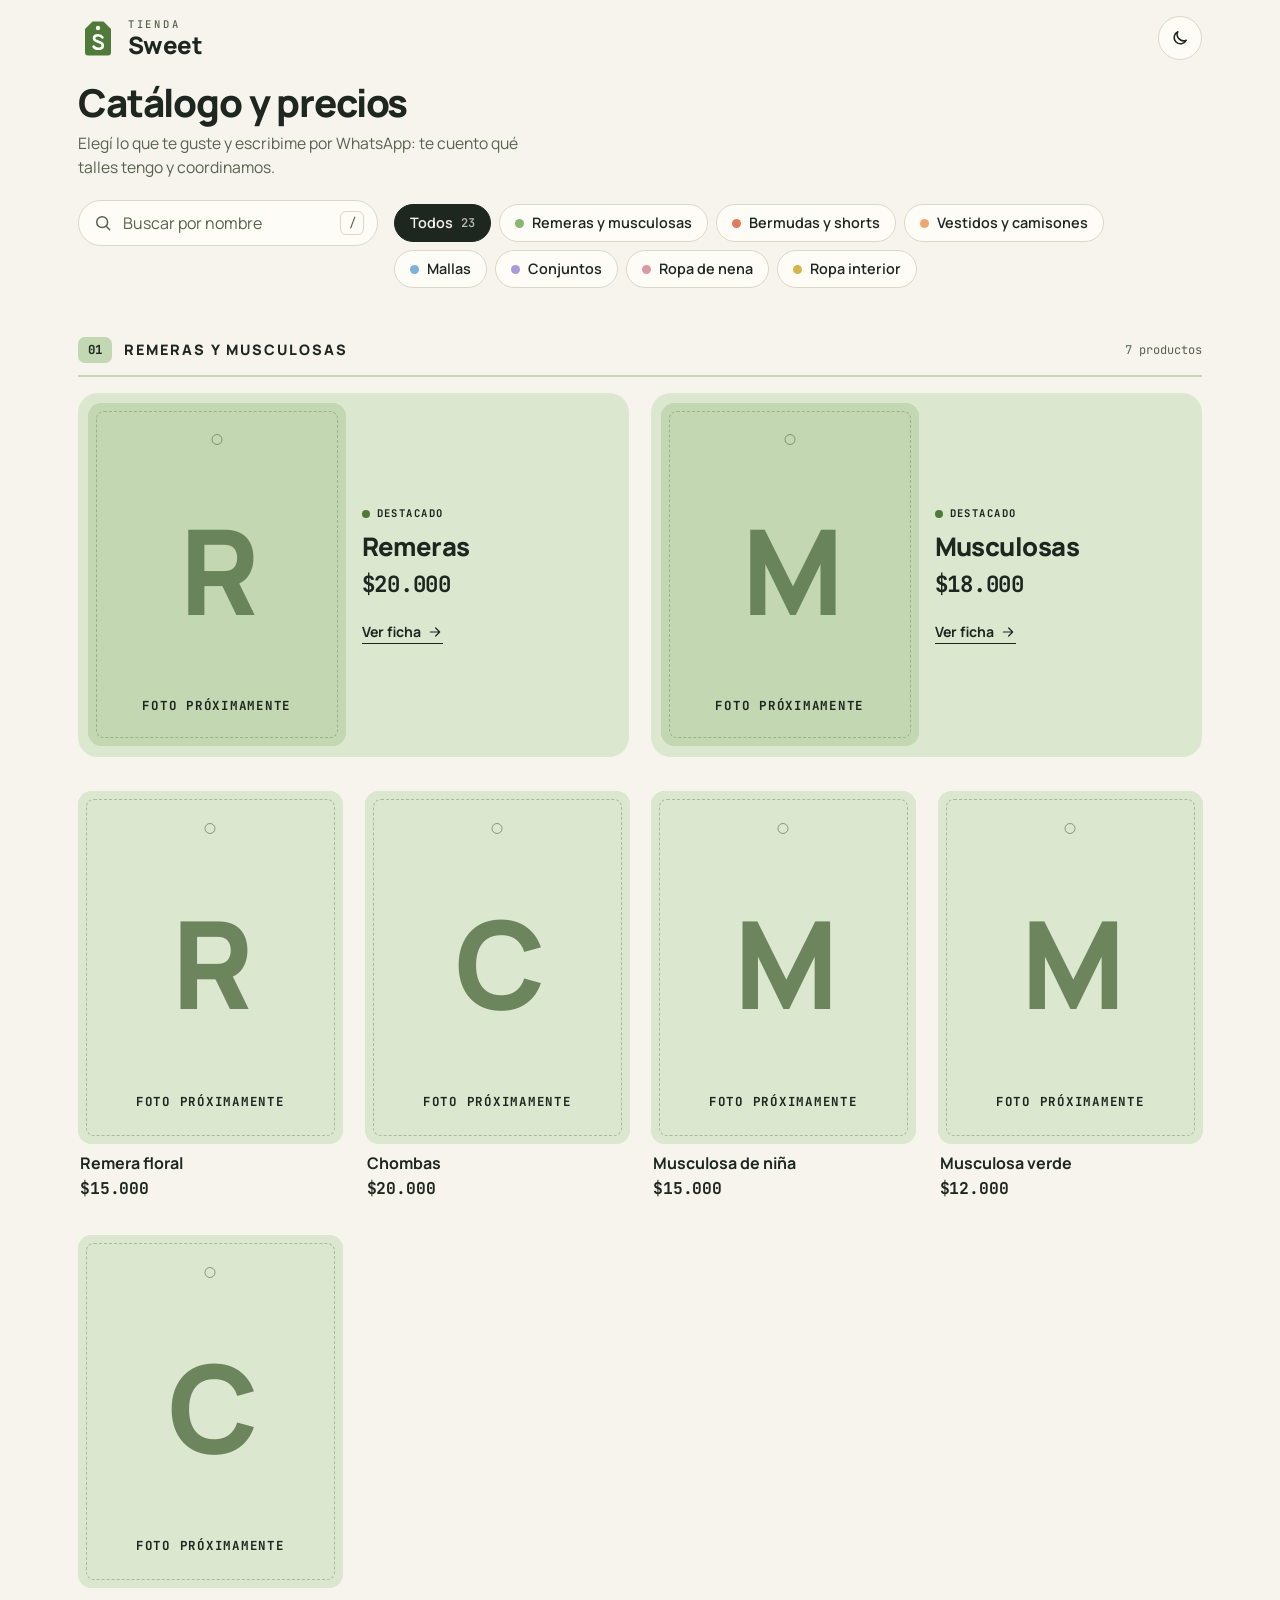
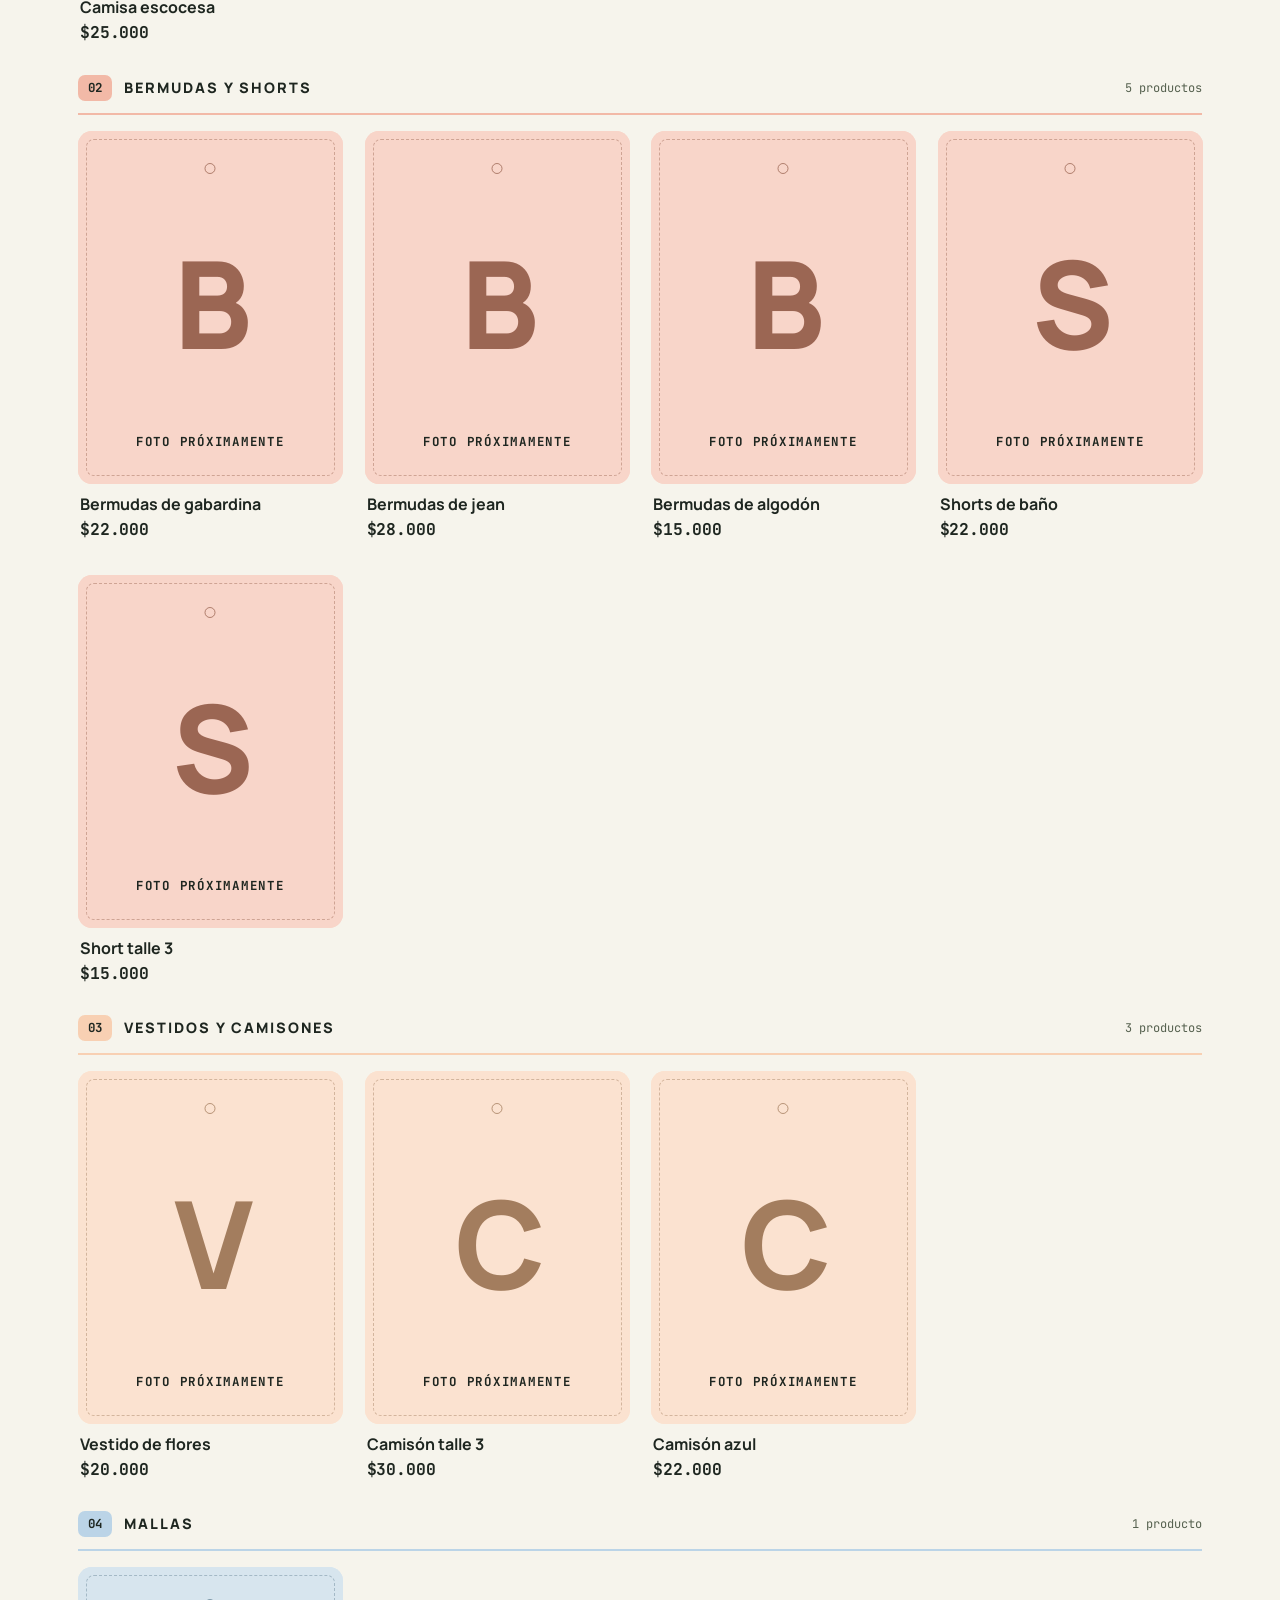
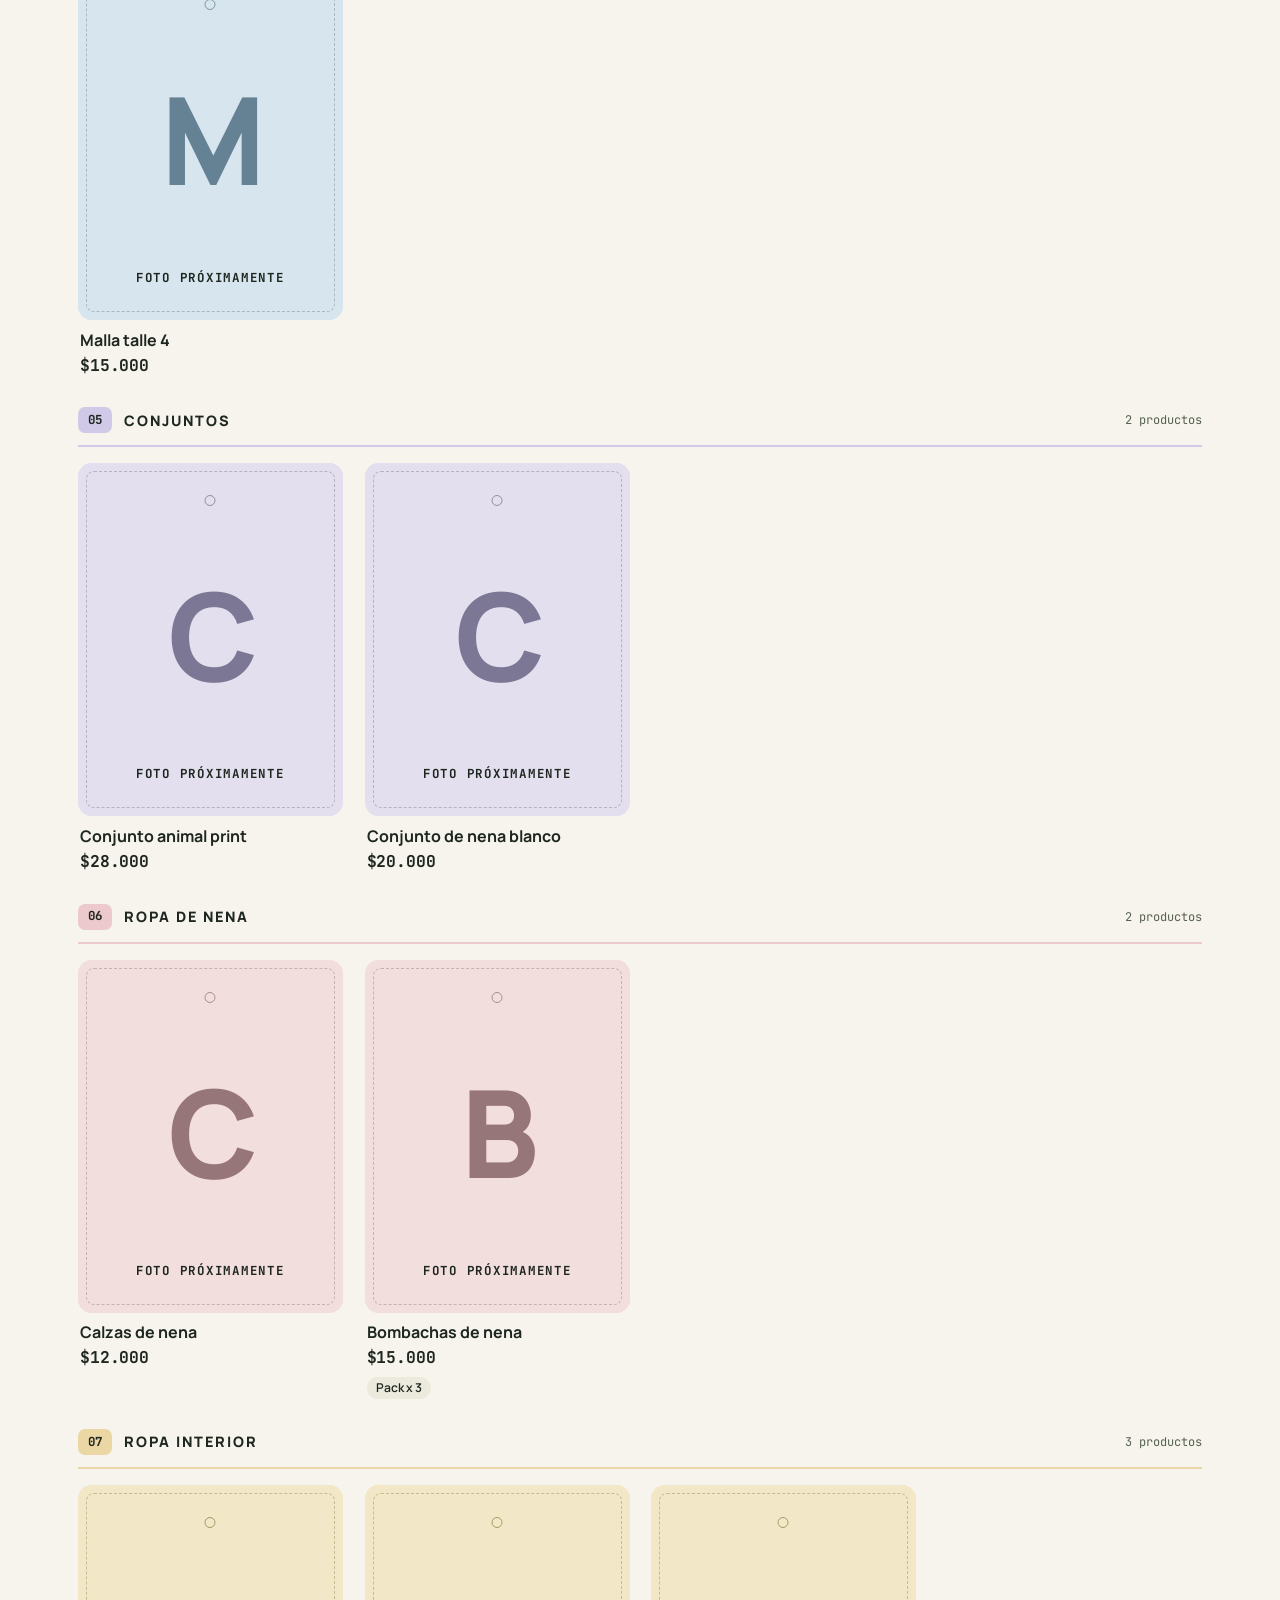
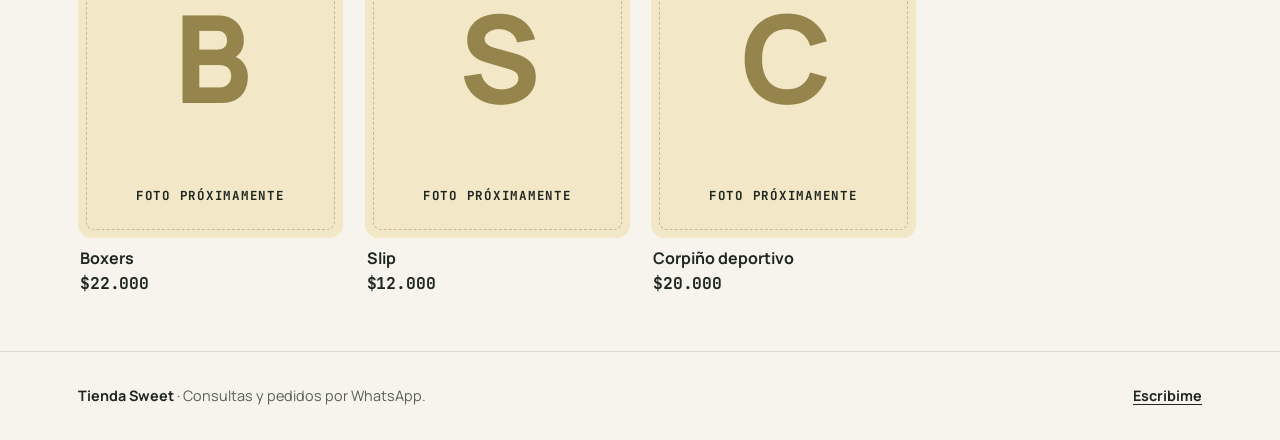
==== index.html @ 2b2d5f14 "Catálogo web de Tienda Sweet: portada, ficha de producto y datos - index.html con buscador, filtros " ====
<!doctype html>
<html lang="es-AR">
<head>
  <meta charset="utf-8">
  <meta name="viewport" content="width=device-width, initial-scale=1, viewport-fit=cover">
  <title>Tienda Sweet</title>
  <meta name="description" content="Catálogo de Tienda Sweet: remeras, bermudas, vestidos, mallas, conjuntos, ropa de nena y ropa interior. Precios y pedidos por WhatsApp.">

  <!-- Vista previa al compartir el link (WhatsApp, Instagram, etc.) -->
  <meta property="og:type" content="website">
  <meta property="og:locale" content="es_AR">
  <meta property="og:site_name" content="Tienda Sweet">
  <meta property="og:title" content="Tienda Sweet">
  <meta property="og:description" content="Catálogo con precios. Elegí lo que te guste y pedilo por WhatsApp.">
  <!-- Cuando haya imagen: dirección completa (https://…), 1200 × 630 px.
  <meta property="og:image" content="https://TU-DOMINIO/assets/og-tienda-sweet.jpg">
  <meta property="og:image:width" content="1200">
  <meta property="og:image:height" content="630">
  -->

  <meta name="theme-color" content="#F6F4EC">
  <link rel="icon" href="assets/favicon.svg" type="image/svg+xml">

  <script>
    // Aplica el tema antes de pintar para que no parpadee.
    (function () {
      var t = null;
      try { t = localStorage.getItem("tiendasweet-tema"); } catch (e) {}
      if (t !== "light" && t !== "dark") t = window.matchMedia("(prefers-color-scheme: dark)").matches ? "dark" : "light";
      document.documentElement.dataset.theme = t;
    })();
  </script>

  <link rel="preconnect" href="https://fonts.googleapis.com">
  <link rel="preconnect" href="https://fonts.gstatic.com" crossorigin>
  <link rel="stylesheet" href="https://fonts.googleapis.com/css2?family=JetBrains+Mono:wght@500;700&family=Manrope:wght@400;500;600;700;800&display=swap">
  <link rel="stylesheet" href="css/styles.css">

  <script src="js/data.js" defer></script>
  <script src="js/app.js" defer></script>
</head>
<body>
  <a class="saltar" href="#secciones">Saltar al catálogo</a>

  <header class="site-header">
    <div class="wrap header-row">
      <a class="brand" href="index.html" aria-label="Tienda Sweet, inicio">
        <svg class="brand-mark" viewBox="0 0 40 40" aria-hidden="true" focusable="false">
          <path class="brand-tag" d="M14.5 3.5h11l7.5 7.5v23.5a3 3 0 0 1-3 3h-20a3 3 0 0 1-3-3V11z"/>
          <circle class="brand-hole" cx="20" cy="10" r="2.2"/>
          <path class="brand-s" d="M24.4 19.4c-.9-1.4-2.5-2.2-4.3-2.2-2.4 0-4.1 1.3-4.1 3.1 0 4.4 8.8 2.6 8.8 7.1 0 2-1.8 3.4-4.6 3.4-2 0-3.7-.8-4.6-2.3"/>
        </svg>
        <span class="brand-text">
          <span class="brand-kicker">Tienda</span>
          <span class="brand-name">Sweet</span>
        </span>
      </a>
      <button type="button" class="icon-btn" data-theme-toggle aria-label="Cambiar tema">
        <svg class="icon icono-luna" viewBox="0 0 24 24" aria-hidden="true" focusable="false"><path d="M19.5 14.6A7.6 7.6 0 0 1 9.4 4.5a7.6 7.6 0 1 0 10.1 10.1z"/></svg>
        <svg class="icon icono-sol" viewBox="0 0 24 24" aria-hidden="true" focusable="false"><circle cx="12" cy="12" r="4"/><path d="M12 2.8v2.2M12 19v2.2M2.8 12H5M19 12h2.2M5.5 5.5l1.5 1.5M17 17l1.5 1.5M5.5 18.5L7 17M17 7l1.5-1.5"/></svg>
      </button>
    </div>
    <div class="wrap intro">
      <h1 class="intro-titulo">Catálogo y precios</h1>
      <p class="intro-texto">Elegí lo que te guste y escribime por WhatsApp: te cuento qué talles tengo y coordinamos.</p>
    </div>
  </header>

  <div id="centinela" aria-hidden="true"></div>
  <div class="controles" id="controles">
    <div class="wrap controles-inner">
      <form class="buscador" id="buscador" role="search" autocomplete="off">
        <label class="sr-only" for="buscar">Buscar por nombre</label>
        <svg class="icon buscador-icono" viewBox="0 0 24 24" aria-hidden="true" focusable="false"><circle cx="11" cy="11" r="6.5"/><path d="M20 20l-4.2-4.2"/></svg>
        <input id="buscar" type="search" placeholder="Buscar por nombre" enterkeyhint="search" spellcheck="false">
        <kbd class="atajo" aria-hidden="true">/</kbd>
        <button type="button" class="buscador-limpiar" id="buscar-limpiar" aria-label="Borrar búsqueda">
          <svg class="icon" viewBox="0 0 24 24" aria-hidden="true" focusable="false"><path d="M6.5 6.5l11 11M17.5 6.5l-11 11"/></svg>
        </button>
      </form>
      <nav class="chips" id="chips" aria-label="Categorías"></nav>
    </div>
  </div>

  <main class="wrap catalogo">
    <p class="sr-only" id="anuncio" aria-live="polite"></p>
    <div id="secciones" tabindex="-1"></div>

    <div class="vacio" id="vacio" hidden>
      <svg class="vacio-icono" viewBox="0 0 24 24" aria-hidden="true" focusable="false"><circle cx="11" cy="11" r="6.5"/><path d="M20 20l-4.2-4.2M8.8 11h4.4"/></svg>
      <h2 class="vacio-titulo">No encontré nada con ese nombre</h2>
      <p class="vacio-texto" id="vacio-detalle"></p>
      <div class="vacio-acciones">
        <button type="button" class="btn btn--secundario" id="vacio-limpiar">Borrar búsqueda</button>
        <button type="button" class="btn btn--texto" id="vacio-todas" hidden>Buscar en todas las categorías</button>
      </div>
    </div>

    <noscript><p class="vacio-texto">Para ver el catálogo hace falta activar JavaScript en el navegador.</p></noscript>
  </main>

  <footer class="site-footer">
    <div class="wrap footer-row">
      <p><strong>Tienda Sweet</strong> · Consultas y pedidos por WhatsApp.</p>
      <a class="footer-wa" data-wa-general href="https://wa.me/" target="_blank" rel="noopener">Escribime</a>
    </div>
  </footer>
</body>
</html>
---- css/styles.css ----
/* =====================================================================
   Tienda Sweet — estilos compartidos (index.html y producto.html)
   Paleta "Pistacho y coral". Todo el color vive en variables de :root.
   ===================================================================== */

:root,
:root[data-theme="light"] {
  color-scheme: light;
  --bg: #F6F4EC;
  --surface: #FDFCF7;
  --surface-2: #ECE9DD;
  --ink: #1E2620;
  --ink-2: #56614F;          /* texto secundario: 5.9:1 sobre --bg */
  --line: #DCD8C9;
  --accent: #4F7A3A;         /* pistacho */
  --on-accent: #FFFFFF;
  --coral: #B9502F;          /* botón principal: 4.9:1 con blanco */
  --coral-hover: #A4462A;
  --on-coral: #FFFFFF;
  --focus: #B9502F;
  --shadow: 0 1px 2px rgb(30 38 32 / .06), 0 10px 28px -16px rgb(30 38 32 / .28);
  /* cuánto acento de categoría se mezcla en fondos y marcas de agua */
  --mix-suave: 30%;
  --mix-fuerte: 52%;
  --mix-marca: 62%;
}

:root[data-theme="dark"] {
  color-scheme: dark;
  --bg: #151A16;
  --surface: #1C231E;
  --surface-2: #252D27;
  --ink: #ECEFE6;
  --ink-2: #AAB5A2;          /* 8.3:1 sobre --bg */
  --line: #333D35;
  --accent: #9CC27F;
  --on-accent: #142010;
  --coral: #F08A6C;
  --coral-hover: #F6A089;
  --on-coral: #1E0E08;
  --focus: #F08A6C;
  --shadow: 0 1px 2px rgb(0 0 0 / .3), 0 12px 30px -16px rgb(0 0 0 / .6);
  --mix-suave: 24%;
  --mix-fuerte: 38%;
  --mix-marca: 78%;
}

:root {
  --font-sans: "Manrope", ui-sans-serif, system-ui, -apple-system, "Segoe UI", Helvetica, Arial, sans-serif;
  --font-mono: "JetBrains Mono", ui-monospace, SFMono-Regular, Menlo, Consolas, "Liberation Mono", monospace;
  --radius: 14px;
  --gutter: 16px;
  --ease: cubic-bezier(.2, .7, .2, 1);
}

@media (min-width: 768px) {
  :root { --gutter: 28px; }
}

/* Colores derivados del acento de cada categoría (--cat se define en línea). */
.seccion, .card, .chip, .ficha, .ph {
  --cat-suave: color-mix(in oklab, var(--cat, var(--accent)) var(--mix-suave), var(--surface));
  --cat-fuerte: color-mix(in oklab, var(--cat, var(--accent)) var(--mix-fuerte), var(--surface));
  --cat-marca: color-mix(in oklab, var(--cat, var(--accent)) var(--mix-marca), var(--ink));
}

/* ---------- Base ---------- */

*, *::before, *::after { box-sizing: border-box; }

html {
  -webkit-text-size-adjust: 100%;
  text-size-adjust: 100%;
}

body {
  margin: 0;
  min-height: 100vh;
  display: flex;
  flex-direction: column;
  background: var(--bg);
  color: var(--ink);
  font-family: var(--font-sans);
  font-size: 1rem;
  line-height: 1.5;
  -webkit-font-smoothing: antialiased;
  transition: background-color .3s var(--ease), color .3s var(--ease);
}

main { flex: 1; }

img, svg { display: block; max-width: 100%; }
a { color: inherit; }
button, input { font: inherit; color: inherit; }
h1, h2, h3, p { margin: 0; }
[hidden] { display: none !important; }

:focus-visible {
  outline: 2.5px solid var(--focus);
  outline-offset: 3px;
  border-radius: 8px;
}

.sr-only {
  position: absolute;
  width: 1px; height: 1px;
  padding: 0; margin: -1px;
  overflow: hidden;
  clip: rect(0 0 0 0);
  white-space: nowrap;
  border: 0;
}

.saltar {
  position: absolute;
  left: var(--gutter);
  top: -80px;
  z-index: 100;
  padding: 10px 16px;
  border-radius: 999px;
  background: var(--ink);
  color: var(--bg);
  font-weight: 700;
  text-decoration: none;
}
.saltar:focus { top: 12px; }

.wrap {
  width: 100%;
  max-width: 1180px;
  margin-inline: auto;
  padding-inline: var(--gutter);
}

.icon {
  width: 20px;
  height: 20px;
  flex: none;
  fill: none;
  stroke: currentColor;
  stroke-width: 1.8;
  stroke-linecap: round;
  stroke-linejoin: round;
}

.rotulo {
  font-family: var(--font-mono);
  font-size: .72rem;
  font-weight: 700;
  letter-spacing: .14em;
  text-transform: uppercase;
}

/* ---------- Marca ---------- */

.site-header { padding-top: 16px; }

.header-row {
  display: flex;
  align-items: center;
  justify-content: space-between;
  gap: 12px;
}

.brand {
  display: inline-flex;
  align-items: center;
  gap: 10px;
  text-decoration: none;
}

.brand-mark { width: 40px; height: 40px; }
.brand-tag { fill: var(--accent); transition: fill .3s var(--ease); }
.brand-hole { fill: var(--bg); transition: fill .3s var(--ease); }
.brand-s {
  fill: none;
  stroke: var(--on-accent);
  stroke-width: 2.6;
  stroke-linecap: round;
}

.brand-text { display: flex; flex-direction: column; line-height: 1; }
.brand-kicker {
  font-family: var(--font-mono);
  font-size: .66rem;
  font-weight: 500;
  letter-spacing: .26em;
  text-transform: uppercase;
  color: var(--ink-2);
}
.brand-name {
  margin-top: 3px;
  font-size: 1.5rem;
  font-weight: 800;
  letter-spacing: -.025em;
}

.brand:hover .brand-mark { animation: balanceo .7s var(--ease); transform-origin: 50% 10%; }

@keyframes balanceo {
  0%, 100% { transform: rotate(0); }
  30% { transform: rotate(-7deg); }
  65% { transform: rotate(4deg); }
}

.icon-btn {
  display: grid;
  place-items: center;
  width: 44px;
  height: 44px;
  border-radius: 999px;
  border: 1px solid var(--line);
  background: var(--surface);
  cursor: pointer;
  transition: border-color .2s, background-color .3s;
}
.icon-btn:hover { border-color: var(--ink-2); }
.icon-btn .icon { animation: girar .4s var(--ease); }

:root[data-theme="dark"] .icono-luna,
:root:not([data-theme="dark"]) .icono-sol { display: none; }

@keyframes girar {
  from { transform: rotate(-60deg) scale(.6); opacity: 0; }
  to { transform: none; opacity: 1; }
}

.intro { padding-block: 22px 6px; }
.intro-titulo {
  font-size: clamp(1.6rem, 6.4vw, 2.4rem);
  font-weight: 800;
  letter-spacing: -.03em;
  line-height: 1.1;
}
.intro-texto {
  margin-top: 8px;
  max-width: 44ch;
  color: var(--ink-2);
  font-size: .98rem;
}

/* ---------- Buscador y chips ---------- */

#centinela { height: 1px; }

.controles {
  position: sticky;
  top: 0;
  z-index: 20;
  background: var(--bg);
  border-bottom: 1px solid transparent;
  transition: border-color .2s, background-color .3s var(--ease);
}
.controles.pegado { border-bottom-color: var(--line); }

.controles-inner {
  display: flex;
  flex-direction: column;
  gap: 10px;
  padding-block: 12px 8px;
}

.buscador { position: relative; }

.buscador input {
  width: 100%;
  height: 46px;
  padding: 0 46px 0 44px;
  border-radius: 999px;
  border: 1px solid var(--line);
  background: var(--surface);
  font-size: 1rem; /* 16px: evita el zoom automático en iPhone */
  transition: border-color .2s, background-color .3s;
  -webkit-appearance: none;
  appearance: none;
}
.buscador input::placeholder { color: var(--ink-2); opacity: 1; }
.buscador input:hover { border-color: var(--ink-2); }
.buscador input:focus-visible { outline-offset: 1px; border-color: var(--ink); }
.buscador input::-webkit-search-cancel-button { -webkit-appearance: none; appearance: none; }

.buscador-icono {
  position: absolute;
  left: 15px;
  top: 50%;
  translate: 0 -50%;
  color: var(--ink-2);
  pointer-events: none;
}

.buscador-limpiar {
  position: absolute;
  right: 5px;
  top: 50%;
  translate: 0 -50%;
  display: none;
  place-items: center;
  width: 36px;
  height: 36px;
  border: 0;
  border-radius: 999px;
  background: var(--surface-2);
  cursor: pointer;
}
.buscador-limpiar .icon { width: 18px; height: 18px; }
.buscador.tiene-texto .buscador-limpiar { display: grid; }

.atajo {
  position: absolute;
  right: 14px;
  top: 50%;
  translate: 0 -50%;
  display: none;
  place-items: center;
  min-width: 24px;
  height: 24px;
  border: 1px solid var(--line);
  border-radius: 6px;
  font-family: var(--font-mono);
  font-size: .78rem;
  color: var(--ink-2);
}
@media (hover: hover) and (pointer: fine) {
  .atajo { display: grid; }
  .buscador.tiene-texto .atajo,
  .buscador:focus-within .atajo { display: none; }
}

.chips {
  display: flex;
  gap: 8px;
  overflow-x: auto;
  margin-inline: calc(var(--gutter) * -1);
  padding: 4px var(--gutter) 6px;
  scroll-padding-inline: var(--gutter);
  scrollbar-width: none;
  -webkit-overflow-scrolling: touch;
}
.chips::-webkit-scrollbar { display: none; }

.chip {
  flex: none;
  display: inline-flex;
  align-items: center;
  gap: 8px;
  height: 38px;
  padding: 0 15px;
  border-radius: 999px;
  border: 1px solid var(--line);
  background: var(--surface);
  font-size: .9rem;
  font-weight: 600;
  white-space: nowrap;
  text-decoration: none;
  transition: background-color .2s, border-color .2s, color .2s;
}
.chip:hover { border-color: var(--ink-2); }
.chip:focus-visible { outline-offset: 2px; border-radius: 999px; }
.chip[aria-current="true"] {
  background: var(--ink);
  border-color: var(--ink);
  color: var(--bg);
}

.chip-dot {
  width: 9px;
  height: 9px;
  border-radius: 50%;
  background: var(--cat);
  flex: none;
}

.chip-n {
  font-family: var(--font-mono);
  font-size: .75rem;
  font-weight: 500;
  opacity: .75;
}

@media (min-width: 768px) {
  .controles-inner {
    flex-direction: row;
    align-items: flex-start;
    gap: 16px;
    padding-block: 14px 10px;
  }
  .buscador { flex: 0 0 300px; }
  .chips {
    flex: 1;
    flex-wrap: wrap;
    overflow: visible;
    margin: 0;
    padding: 4px 0;
  }
}

/* ---------- Secciones del catálogo ---------- */

.catalogo { padding-block: 4px 56px; }
#secciones:focus { outline: none; }

.seccion {
  padding-top: 30px;
  scroll-margin-top: 140px;
}

.seccion-head {
  display: flex;
  align-items: center;
  gap: 12px;
  margin-bottom: 16px;
  padding-bottom: 12px;
  border-bottom: 2px solid var(--cat-fuerte);
}

.seccion-num {
  display: grid;
  place-items: center;
  min-width: 34px;
  height: 26px;
  padding-inline: 6px;
  border-radius: 7px;
  background: var(--cat-fuerte);
  color: var(--ink);
  font-family: var(--font-mono);
  font-size: .78rem;
  font-weight: 700;
}

.seccion-titulo {
  font-size: .9rem;
  font-weight: 800;
  letter-spacing: .14em;
  text-transform: uppercase;
}

.seccion-cant {
  margin-left: auto;
  color: var(--ink-2);
  font-family: var(--font-mono);
  font-size: .75rem;
  white-space: nowrap;
}

.grilla {
  display: grid;
  grid-template-columns: repeat(2, minmax(0, 1fr));
  grid-auto-flow: dense;
  gap: 22px 12px;
}

@media (min-width: 640px) {
  .grilla { grid-template-columns: repeat(3, minmax(0, 1fr)); gap: 30px 18px; }
}
@media (min-width: 1000px) {
  .grilla { grid-template-columns: repeat(4, minmax(0, 1fr)); gap: 34px 22px; }
}

/* ---------- Tarjeta ---------- */

.card {
  display: flex;
  flex-direction: column;
  gap: 10px;
  border-radius: var(--radius);
  text-decoration: none;
  animation: aparecer .5s var(--ease) both;
  animation-delay: calc(min(var(--i, 0), 10) * 40ms);
}
.card:focus-visible { outline-offset: 4px; border-radius: var(--radius); }

@keyframes aparecer {
  from { opacity: 0; transform: translateY(10px); }
  to { opacity: 1; transform: none; }
}

.media {
  position: relative;
  aspect-ratio: 3 / 4;
  overflow: hidden;
  border-radius: var(--radius);
  background: var(--cat-suave, var(--surface-2));
  container-type: inline-size;
}
.media img {
  width: 100%;
  height: 100%;
  object-fit: cover;
  transition: transform .6s var(--ease);
}
.card:hover .media img { transform: scale(1.035); }

.card-body {
  display: flex;
  flex-direction: column;
  align-items: flex-start;
  gap: 3px;
  padding-inline: 2px;
}

.card-name {
  font-size: 1rem;
  font-weight: 700;
  line-height: 1.25;
  text-wrap: balance;
}

.card-price {
  font-family: var(--font-mono);
  font-size: 1.02rem;
  font-weight: 700;
  letter-spacing: -.01em;
}

.card-nota {
  margin-top: 4px;
  padding: 2px 9px;
  border-radius: 999px;
  background: var(--surface-2);
  color: var(--ink);
  font-size: .76rem;
  font-weight: 600;
}

.card-cat {
  color: var(--ink-2);
  font-family: var(--font-mono);
  font-size: .66rem;
  font-weight: 700;
  letter-spacing: .14em;
  text-transform: uppercase;
}

/* Destacado: ocupa dos columnas, foto + texto lado a lado. */
.card--destacado {
  grid-column: span 2;
  display: grid;
  grid-template-columns: minmax(0, 1fr) minmax(0, 1fr);
  gap: 16px;
  padding: 10px;
  border-radius: calc(var(--radius) + 6px);
  background: var(--cat-suave);
}
.card--destacado .media { --cat-suave: var(--cat-fuerte); }
.card--destacado .card-body {
  justify-content: center;
  padding: 8px 8px 8px 0;
}
.card--destacado .card-name {
  font-size: clamp(1.25rem, 5vw, 1.6rem);
  font-weight: 800;
  letter-spacing: -.02em;
  line-height: 1.12;
}
.card--destacado .card-price { margin-top: 4px; font-size: clamp(1.15rem, 4.4vw, 1.4rem); }

.card-flag {
  display: inline-flex;
  align-items: center;
  gap: 7px;
  margin-bottom: 8px;
  font-family: var(--font-mono);
  font-size: .66rem;
  font-weight: 700;
  letter-spacing: .14em;
  text-transform: uppercase;
}
.card-flag::before {
  content: "";
  width: 8px;
  height: 8px;
  border-radius: 50%;
  background: var(--accent);
}

.card-more {
  display: inline-flex;
  align-items: center;
  gap: 6px;
  margin-top: 16px;
  font-size: .88rem;
  font-weight: 700;
  border-bottom: 1.5px solid currentColor;
  padding-bottom: 1px;
}
.card-more .icon { width: 16px; height: 16px; transition: transform .25s var(--ease); }
.card--destacado:hover .card-more .icon { transform: translateX(3px); }

/* ---------- Estado "sin foto" ---------- */

.ph {
  position: absolute;
  inset: 0;
  display: grid;
  place-items: center;
  background: var(--cat-suave);
  overflow: hidden;
}
.card--destacado .ph,
.media--grande .ph { background: var(--cat-fuerte); }

/* costura: un pespunte interior, como el borde de una etiqueta */
.ph::before {
  content: "";
  position: absolute;
  inset: 8px;
  border: 1.5px dashed var(--cat-marca);
  border-radius: calc(var(--radius) - 6px);
  opacity: .4;
}

/* el ojal de la etiqueta */
.ph::after {
  content: "";
  position: absolute;
  top: 9%;
  left: 50%;
  width: 11px;
  height: 11px;
  translate: -50% 0;
  border-radius: 50%;
  border: 1.5px solid var(--cat-marca);
  opacity: .7;
}

.ph-inicial {
  font-size: 46cqi;
  font-weight: 800;
  line-height: 1;
  letter-spacing: -.05em;
  color: var(--cat-marca);
  opacity: .9;
  translate: 0 -3%;
}

.ph-rotulo {
  position: absolute;
  left: 0;
  right: 0;
  bottom: 9%;
  text-align: center;
  color: var(--ink);
  font-family: var(--font-mono);
  font-size: clamp(.56rem, 6.2cqi, .78rem);
  font-weight: 700;
  letter-spacing: .14em;
  text-transform: uppercase;
}

/* ---------- Estado vacío del buscador ---------- */

.vacio {
  display: flex;
  flex-direction: column;
  align-items: center;
  max-width: 440px;
  margin: 40px auto 0;
  padding: 36px 20px;
  border: 1.5px dashed var(--line);
  border-radius: calc(var(--radius) + 6px);
  text-align: center;
  animation: aparecer .4s var(--ease) both;
}
.vacio-icono {
  width: 44px;
  height: 44px;
  fill: none;
  stroke: var(--accent);
  stroke-width: 1.8;
  stroke-linecap: round;
}
.vacio-titulo { margin-top: 14px; font-size: 1.2rem; font-weight: 800; letter-spacing: -.01em; }
.vacio-texto { margin-top: 6px; color: var(--ink-2); }
.vacio-acciones {
  display: flex;
  flex-wrap: wrap;
  justify-content: center;
  gap: 8px;
  margin-top: 20px;
}

/* ---------- Botones ---------- */

.btn {
  display: inline-flex;
  align-items: center;
  justify-content: center;
  gap: 8px;
  min-height: 48px;
  padding: 0 20px;
  border: 1.5px solid transparent;
  border-radius: 999px;
  font-size: .98rem;
  font-weight: 700;
  line-height: 1.15;
  text-align: center;
  text-decoration: none;
  cursor: pointer;
  transition: background-color .2s, border-color .2s, color .2s, transform .15s var(--ease);
}
.btn:active { transform: scale(.97); }
.btn:focus-visible { border-radius: 999px; }

.btn--primario { background: var(--coral); color: var(--on-coral); }
.btn--primario:hover { background: var(--coral-hover); }

.btn--secundario { background: var(--surface); border-color: var(--ink); color: var(--ink); }
.btn--secundario:hover { background: var(--surface-2); }

.btn--texto {
  background: none;
  text-decoration: underline;
  text-underline-offset: 3px;
}

/* ---------- Ficha de producto ---------- */

.site-header--ficha { padding-bottom: 4px; }

.ficha-main { padding-block: 12px 56px; }
#ficha:focus { outline: none; }

.volver {
  display: inline-flex;
  align-items: center;
  gap: 8px;
  min-height: 44px;
  margin-bottom: 8px;
  padding-right: 8px;
  font-weight: 700;
  font-size: .95rem;
  text-decoration: none;
}
.volver .icon { transition: transform .25s var(--ease); }
.volver:hover .icon { transform: translateX(-3px); }

.ficha {
  display: grid;
  gap: 22px;
  /* solo opacidad: un transform acá rompería la barra fija de botones */
  animation: fundido .5s var(--ease) both;
}

@keyframes fundido {
  from { opacity: 0; }
  to { opacity: 1; }
}

.media--grande { border-radius: calc(var(--radius) + 4px); }

.miniaturas {
  display: flex;
  gap: 8px;
  margin-top: 10px;
  overflow-x: auto;
  padding: 3px;
}
.mini {
  flex: none;
  width: 64px;
  aspect-ratio: 3 / 4;
  padding: 0;
  overflow: hidden;
  border: 2px solid transparent;
  border-radius: 10px;
  background: var(--surface-2);
  cursor: pointer;
  opacity: .7;
  transition: opacity .2s, border-color .2s;
}
.mini img { width: 100%; height: 100%; object-fit: cover; }
.mini:hover { opacity: 1; }
.mini[aria-current="true"] { opacity: 1; border-color: var(--ink); }

.ficha-info { display: flex; flex-direction: column; align-items: flex-start; }

.ficha-cat {
  display: inline-flex;
  align-items: center;
  gap: 8px;
  min-height: 32px;
  font-family: var(--font-mono);
  font-size: .72rem;
  font-weight: 700;
  letter-spacing: .14em;
  text-transform: uppercase;
  text-decoration: none;
}
.ficha-cat:hover { text-decoration: underline; text-underline-offset: 3px; }

.ficha-nombre {
  margin-top: 6px;
  font-size: clamp(1.8rem, 7.5vw, 2.6rem);
  font-weight: 800;
  letter-spacing: -.03em;
  line-height: 1.08;
  text-wrap: balance;
}

.ficha-precio {
  margin-top: 12px;
  font-family: var(--font-mono);
  font-size: clamp(1.9rem, 8vw, 2.5rem);
  font-weight: 700;
  letter-spacing: -.03em;
  line-height: 1;
}

.ficha-nota {
  margin-top: 14px;
  padding: 4px 12px;
  border-radius: 999px;
  background: var(--surface-2);
  font-size: .88rem;
  font-weight: 700;
}

.talles {
  display: flex;
  align-items: center;
  gap: 14px;
  align-self: stretch;
  margin-top: 22px;
  padding: 16px 18px;
  border-radius: var(--radius);
  background: var(--cat-suave);
}
.talles-icono {
  width: 34px;
  height: 34px;
  padding: 6px;
  border-radius: 10px;
  background: var(--surface);
}
.talles-rotulo {
  font-family: var(--font-mono);
  font-size: .7rem;
  font-weight: 700;
  letter-spacing: .14em;
  text-transform: uppercase;
}
.talles-texto { margin-top: 2px; font-size: 1.02rem; font-weight: 600; }

.acciones-ayuda {
  margin-top: 12px;
  color: var(--ink-2);
  font-size: .85rem;
}

/* En el celular, los botones de WhatsApp quedan fijos abajo. */
.acciones {
  position: fixed;
  left: 0;
  right: 0;
  bottom: 0;
  z-index: 30;
  display: grid;
  grid-template-columns: 1fr 1fr;
  gap: 10px;
  padding: 12px var(--gutter) calc(12px + env(safe-area-inset-bottom));
  background: var(--bg);
  border-top: 1px solid var(--line);
  animation: subir .45s var(--ease) both .15s;
}
.acciones .btn { min-height: 52px; padding-inline: 12px; font-size: .92rem; }
.acciones-ayuda { display: none; }
.con-acciones .site-footer { padding-bottom: 96px; }

@keyframes subir {
  from { transform: translateY(100%); }
  to { transform: none; }
}

@media (max-width: 380px) {
  .acciones .btn--secundario .icon { display: none; }
}

@media (min-width: 860px) {
  .ficha {
    grid-template-columns: minmax(0, 1.05fr) minmax(0, 1fr);
    gap: 48px;
    align-items: start;
  }
  .ficha-info { position: sticky; top: 24px; padding-top: 12px; }
  /* la foto entra entera en la pantalla sin perder el 3:4 */
  .galeria { width: min(100%, calc((100vh - 170px) * 3 / 4)); justify-self: end; }
  .acciones {
    position: static;
    display: flex;
    flex-wrap: wrap;
    gap: 10px;
    margin-top: 22px;
    padding: 0;
    background: none;
    border: 0;
    animation: none;
  }
  .acciones .btn { min-height: 50px; padding-inline: 22px; font-size: .98rem; }
  .acciones-ayuda { display: block; }
  .con-acciones .site-footer { padding-bottom: 0; }
}

.relacionados { margin-top: 56px; }
.relacionados-titulo {
  margin-bottom: 16px;
  padding-bottom: 12px;
  border-bottom: 1px solid var(--line);
  font-size: .8rem;
}
@media (min-width: 640px) {
  .relacionados .grilla { grid-template-columns: repeat(4, minmax(0, 1fr)); }
}

/* ---------- Error en la ficha ---------- */

.error-estado {
  display: flex;
  flex-direction: column;
  align-items: center;
  max-width: 460px;
  margin: 24px auto 0;
  padding: 40px 22px;
  border: 1.5px dashed var(--line);
  border-radius: calc(var(--radius) + 6px);
  text-align: center;
  animation: aparecer .5s var(--ease) both;
}
.error-marca { width: 72px; height: 72px; margin-bottom: 18px; animation: balanceo 1.2s var(--ease) .3s; transform-origin: 50% 10%; }
.error-signo { fill: none; stroke: var(--on-accent); stroke-width: 2.4; stroke-linecap: round; stroke-linejoin: round; }
.error-estado .rotulo { color: var(--ink-2); }
.error-titulo {
  margin-top: 8px;
  font-size: clamp(1.4rem, 5.6vw, 1.8rem);
  font-weight: 800;
  letter-spacing: -.02em;
  line-height: 1.15;
  text-wrap: balance;
}
.error-texto { margin: 10px 0 24px; color: var(--ink-2); }

/* ---------- Pie ---------- */

.site-footer {
  border-top: 1px solid var(--line);
  color: var(--ink-2);
  font-size: .9rem;
}
.footer-row {
  display: flex;
  flex-wrap: wrap;
  align-items: center;
  justify-content: space-between;
  gap: 10px 20px;
  padding-block: 22px;
}
.site-footer strong { color: var(--ink); }
.footer-wa {
  display: inline-flex;
  align-items: center;
  min-height: 44px;
  color: var(--ink);
  font-weight: 700;
  text-underline-offset: 3px;
}

/* ---------- Movimiento reducido ---------- */

@media (prefers-reduced-motion: reduce) {
  *, *::before, *::after {
    animation-duration: .01ms !important;
    animation-delay: 0ms !important;
    animation-iteration-count: 1 !important;
    transition-duration: .01ms !important;
    scroll-behavior: auto !important;
  }
}
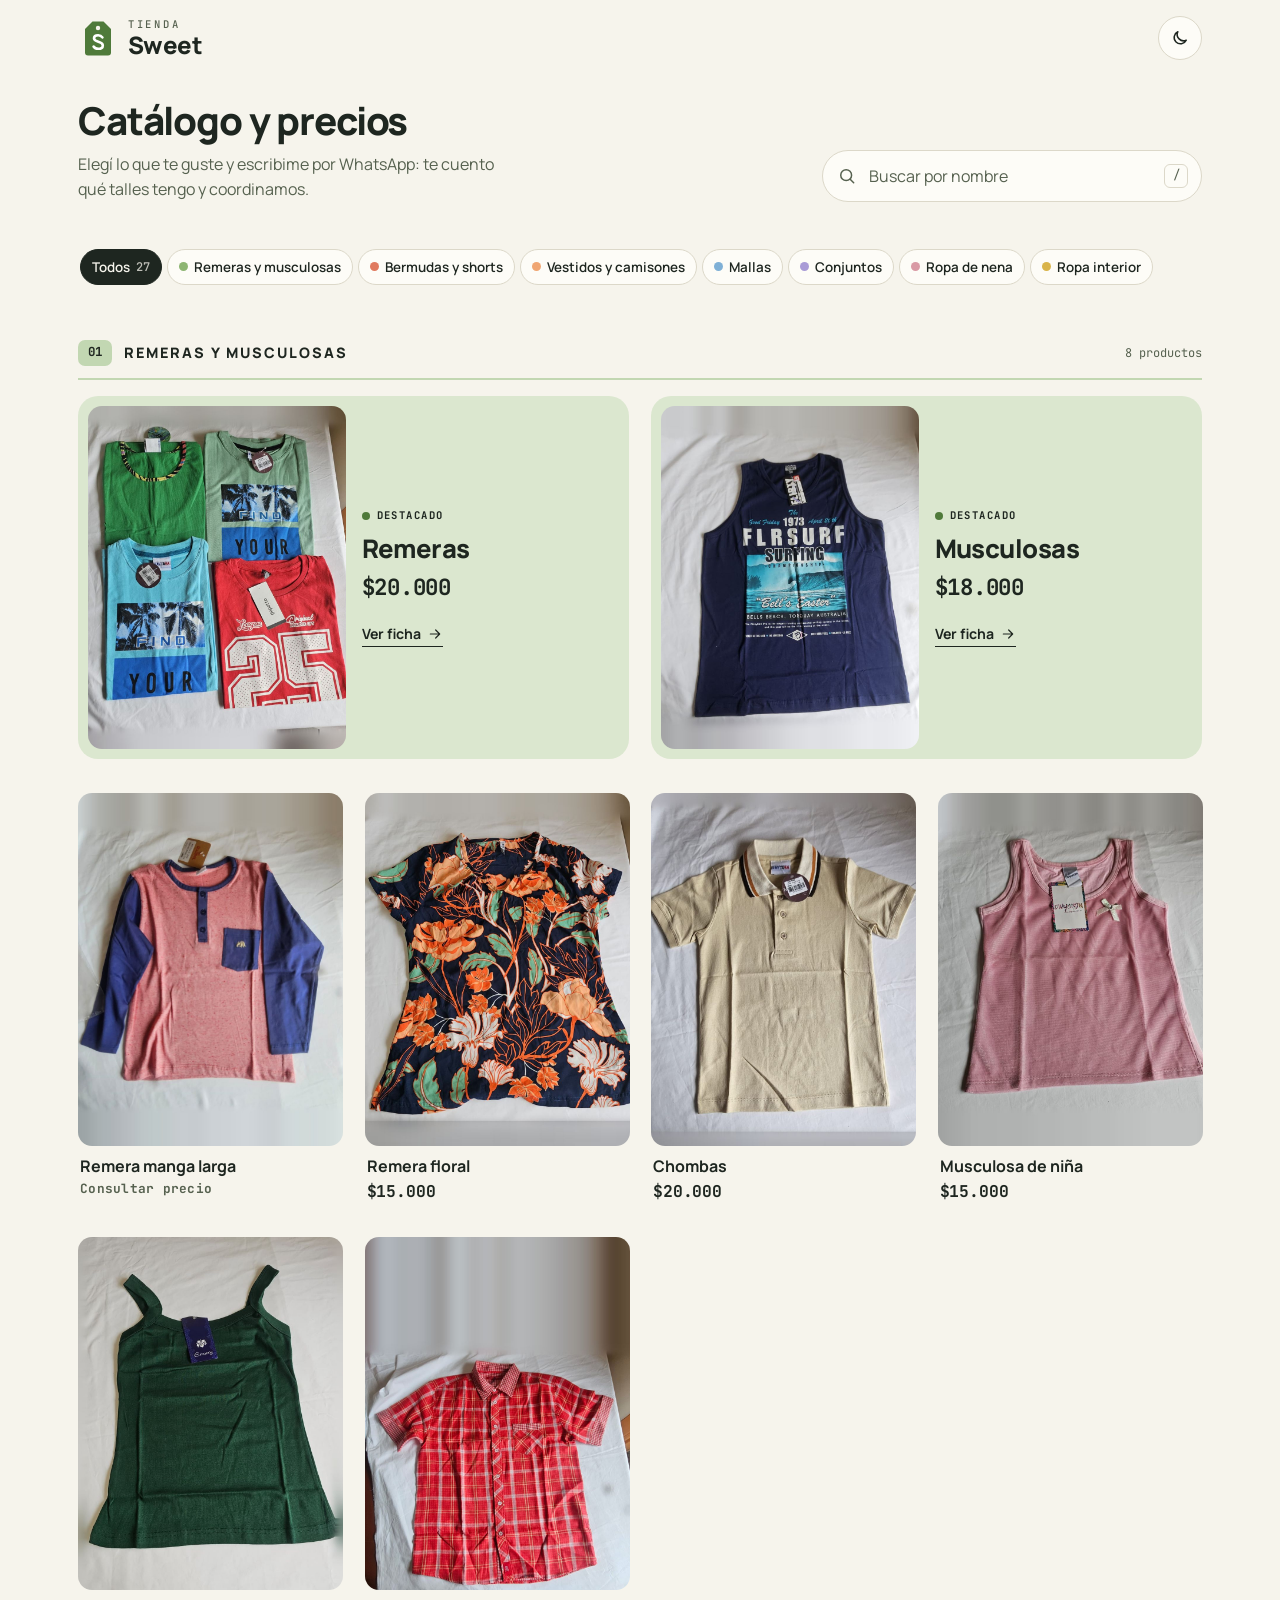
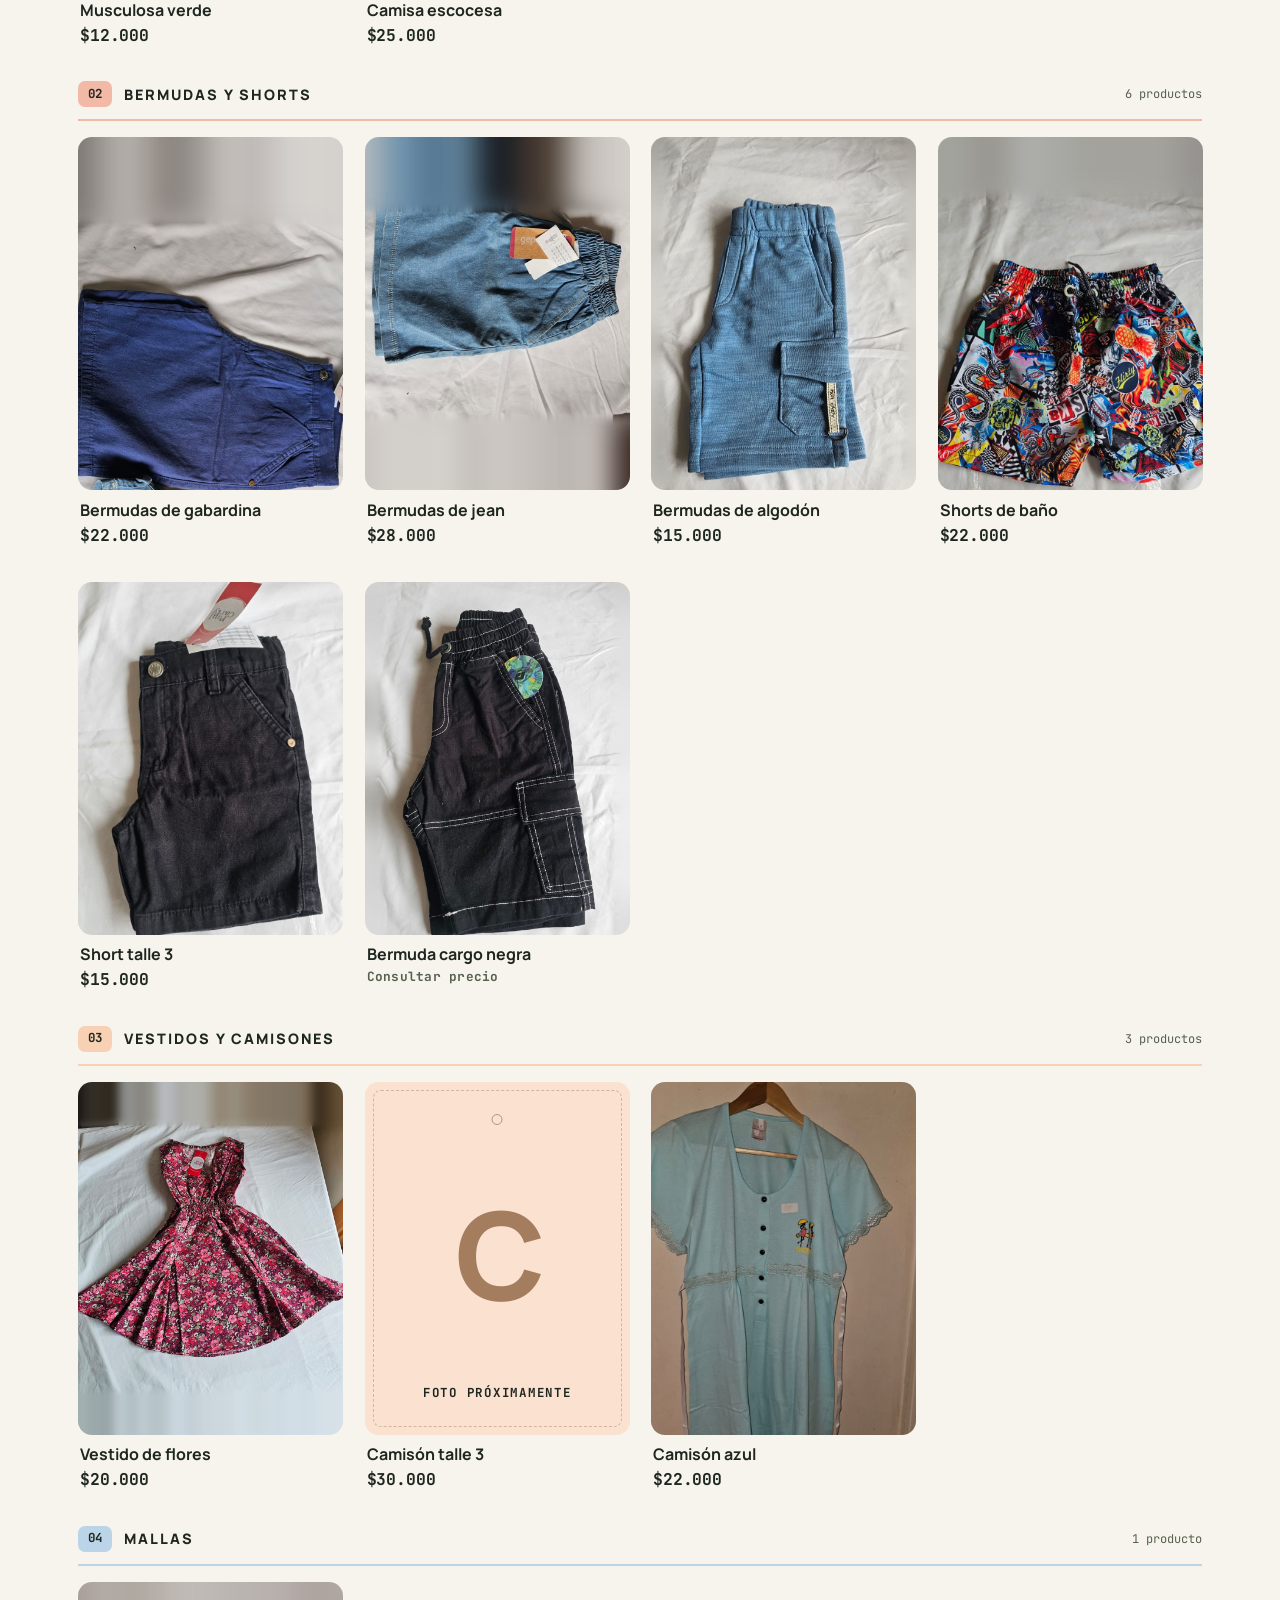
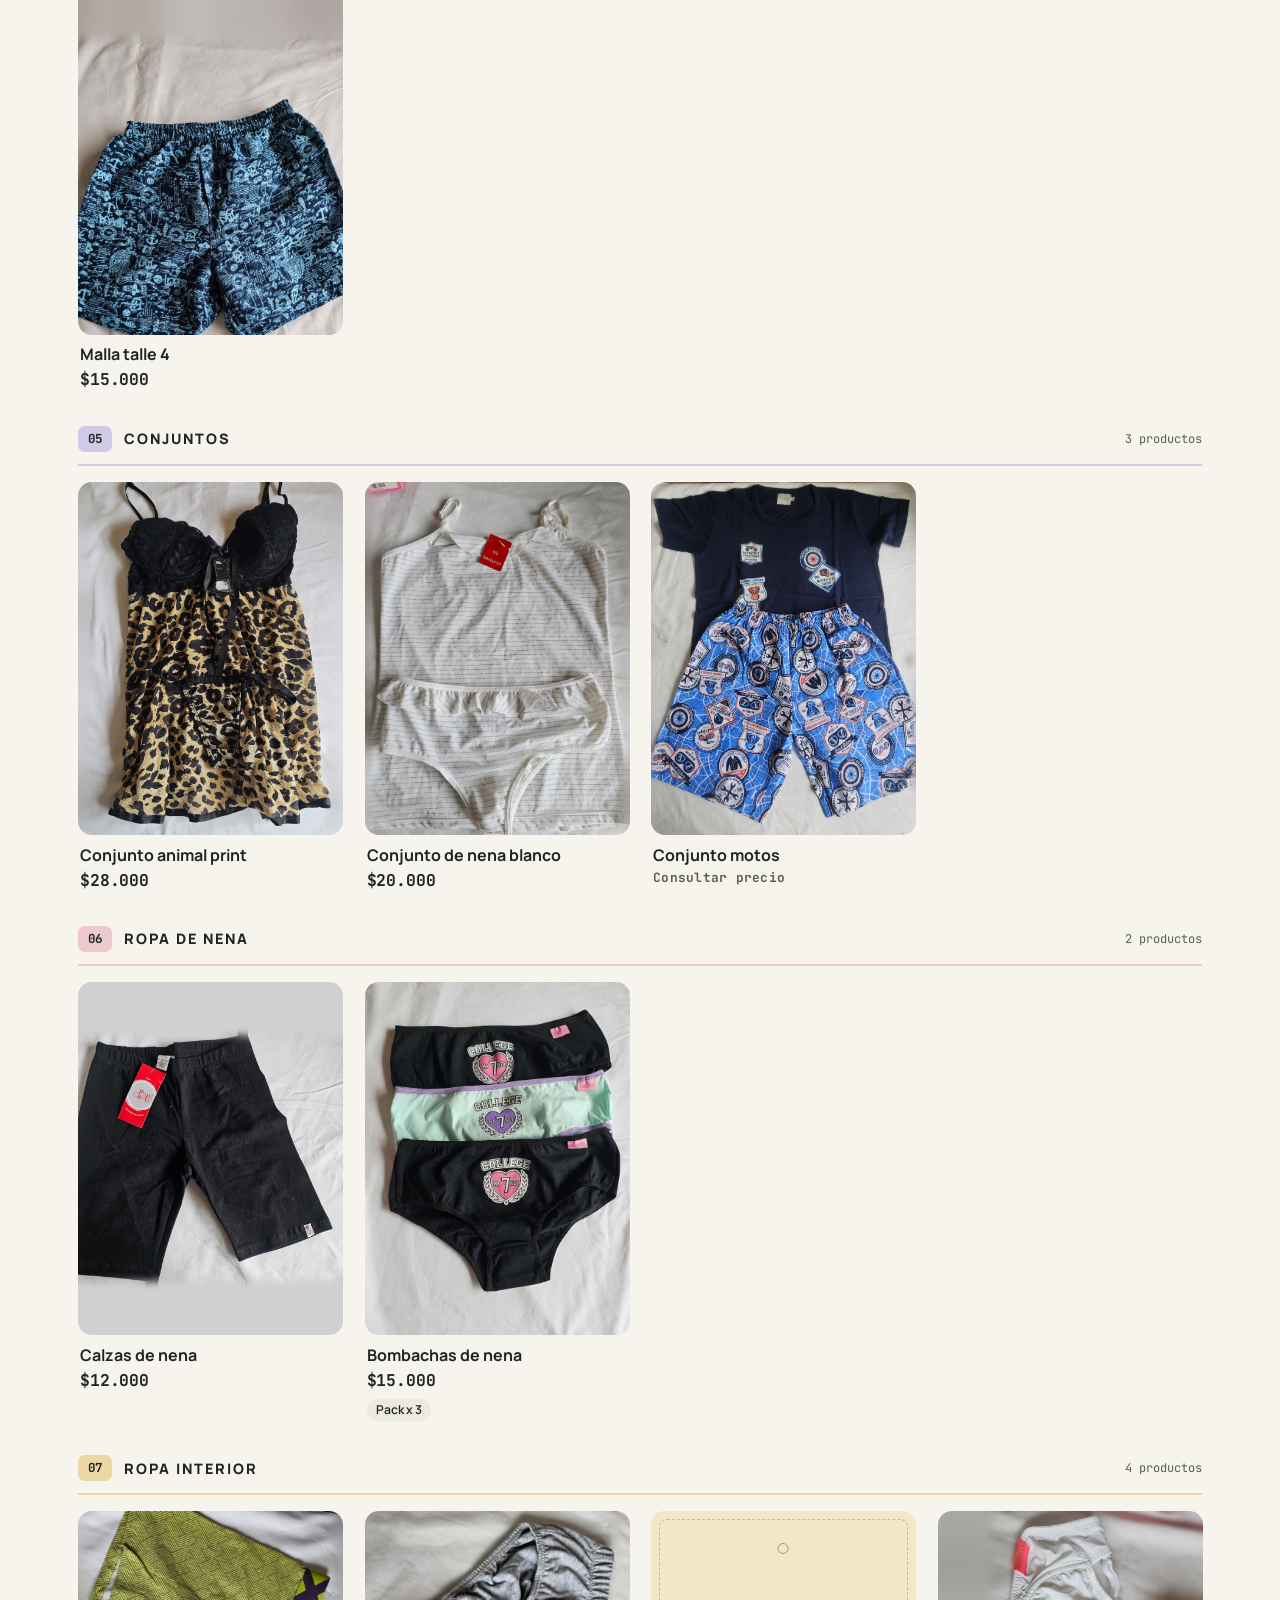
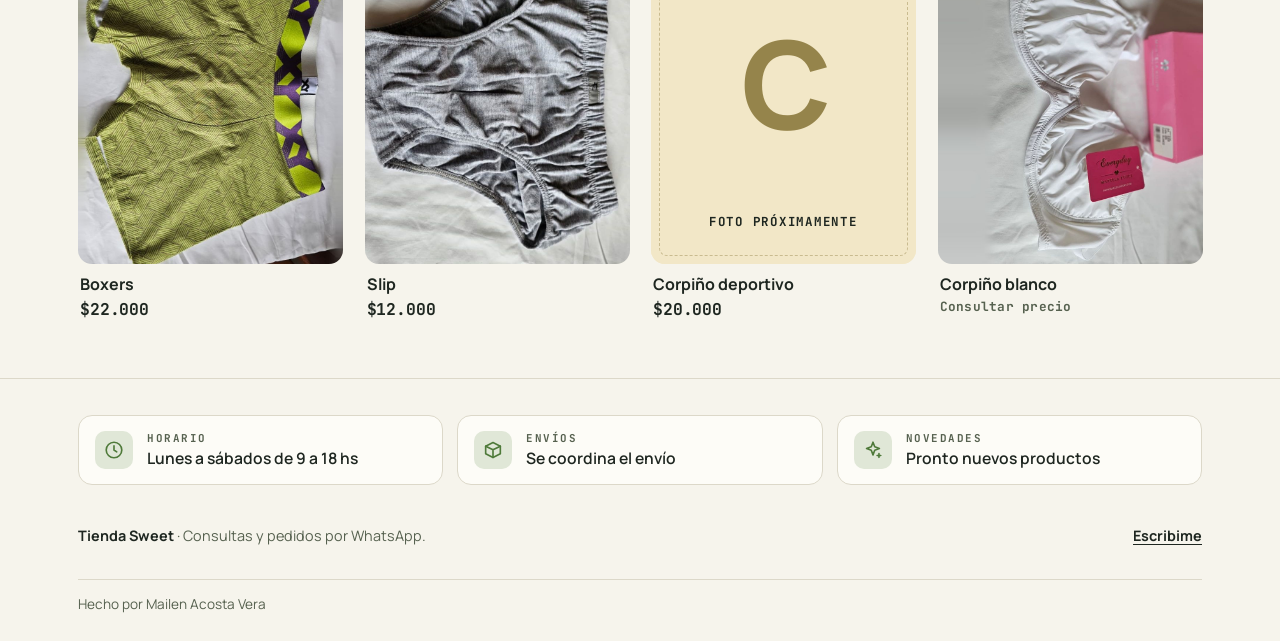
==== commit 6b029911: "Portada con más aire, barra fija solo con categorías y pie con horario y envíos - el buscador pasa a" ====
--- a/index.html
+++ b/index.html
@@ -61,14 +61,10 @@
       </button>
     </div>
     <div class="wrap intro">
-      <h1 class="intro-titulo">Catálogo y precios</h1>
-      <p class="intro-texto">Elegí lo que te guste y escribime por WhatsApp: te cuento qué talles tengo y coordinamos.</p>
-    </div>
-  </header>
-
-  <div id="centinela" aria-hidden="true"></div>
-  <div class="controles" id="controles">
-    <div class="wrap controles-inner">
+      <div class="intro-copy">
+        <h1 class="intro-titulo">Catálogo y precios</h1>
+        <p class="intro-texto">Elegí lo que te guste y escribime por WhatsApp: te cuento qué talles tengo y coordinamos.</p>
+      </div>
       <form class="buscador" id="buscador" role="search" autocomplete="off">
         <label class="sr-only" for="buscar">Buscar por nombre</label>
         <svg class="icon buscador-icono" viewBox="0 0 24 24" aria-hidden="true" focusable="false"><circle cx="11" cy="11" r="6.5"/><path d="M20 20l-4.2-4.2"/></svg>
@@ -78,6 +74,15 @@
           <svg class="icon" viewBox="0 0 24 24" aria-hidden="true" focusable="false"><path d="M6.5 6.5l11 11M17.5 6.5l-11 11"/></svg>
         </button>
       </form>
+    </div>
+  </header>
+
+  <div id="centinela" aria-hidden="true"></div>
+  <div class="controles" id="controles">
+    <div class="wrap controles-inner">
+      <button type="button" class="ir-buscar" id="ir-buscar" aria-label="Ir al buscador">
+        <svg class="icon" viewBox="0 0 24 24" aria-hidden="true" focusable="false"><circle cx="11" cy="11" r="6.5"/><path d="M20 20l-4.2-4.2"/></svg>
+      </button>
       <nav class="chips" id="chips" aria-label="Categorías"></nav>
     </div>
   </div>
@@ -100,9 +105,35 @@
   </main>
 
   <footer class="site-footer">
-    <div class="wrap footer-row">
-      <p><strong>Tienda Sweet</strong> · Consultas y pedidos por WhatsApp.</p>
-      <a class="footer-wa" data-wa-general href="https://wa.me/" target="_blank" rel="noopener">Escribime</a>
+    <div class="wrap">
+      <ul class="info">
+        <li class="info-item">
+          <svg class="icon info-icono" viewBox="0 0 24 24" aria-hidden="true" focusable="false"><circle cx="12" cy="12" r="8.5"/><path d="M12 7.5V12l3 2"/></svg>
+          <div>
+            <p class="info-rotulo">Horario</p>
+            <p class="info-texto">Lunes a sábados de 9 a 18 hs</p>
+          </div>
+        </li>
+        <li class="info-item">
+          <svg class="icon info-icono" viewBox="0 0 24 24" aria-hidden="true" focusable="false"><path d="M4 7.8l8-4 8 4v8.4l-8 4-8-4z"/><path d="M4 7.8l8 4 8-4M12 11.8v8.4"/></svg>
+          <div>
+            <p class="info-rotulo">Envíos</p>
+            <p class="info-texto">Se coordina el envío</p>
+          </div>
+        </li>
+        <li class="info-item">
+          <svg class="icon info-icono" viewBox="0 0 24 24" aria-hidden="true" focusable="false"><path d="M12 3.5l1.9 5 5.1 1.9-5.1 1.9-1.9 5-1.9-5L5 10.4l5.1-1.9z"/><path d="M18.5 16v4M16.5 18h4"/></svg>
+          <div>
+            <p class="info-rotulo">Novedades</p>
+            <p class="info-texto">Pronto nuevos productos</p>
+          </div>
+        </li>
+      </ul>
+      <div class="footer-row">
+        <p><strong>Tienda Sweet</strong> · Consultas y pedidos por WhatsApp.</p>
+        <a class="footer-wa" data-wa-general href="https://wa.me/" target="_blank" rel="noopener">Escribime</a>
+      </div>
+      <p class="firma">Hecho por Mailen Acosta Vera</p>
     </div>
   </footer>
 </body>
--- a/css/styles.css
+++ b/css/styles.css
@@ -225,7 +225,12 @@
   to { transform: none; opacity: 1; }
 }
 
-.intro { padding-block: 22px 6px; }
+/* Portada: título y texto con aire, el buscador debajo (no queda fijo). */
+.intro {
+  display: grid;
+  gap: 22px;
+  padding-block: 30px 26px;
+}
 .intro-titulo {
   font-size: clamp(1.6rem, 6.4vw, 2.4rem);
   font-weight: 800;
@@ -233,10 +238,20 @@
   line-height: 1.1;
 }
 .intro-texto {
-  margin-top: 8px;
+  margin-top: 10px;
   max-width: 44ch;
   color: var(--ink-2);
-  font-size: .98rem;
+  font-size: 1rem;
+  line-height: 1.55;
+}
+
+@media (min-width: 768px) {
+  .intro {
+    grid-template-columns: minmax(0, 1fr) minmax(280px, 380px);
+    align-items: end;
+    gap: 40px;
+    padding-block: 40px 30px;
+  }
 }
 
 /* ---------- Buscador y chips ---------- */
@@ -253,19 +268,37 @@
 }
 .controles.pegado { border-bottom-color: var(--line); }
 
+/* La barra fija lleva solo las categorías; la lupa aparece cuando el
+   buscador ya quedó fuera de la pantalla. */
 .controles-inner {
   display: flex;
-  flex-direction: column;
+  align-items: center;
   gap: 10px;
-  padding-block: 12px 8px;
-}
+  padding-block: 10px;
+}
+
+.ir-buscar {
+  display: none;
+  flex: none;
+  place-items: center;
+  width: 40px;
+  height: 40px;
+  border: 1px solid var(--line);
+  border-radius: 999px;
+  background: var(--surface);
+  cursor: pointer;
+  transition: border-color .2s;
+}
+.ir-buscar:hover { border-color: var(--ink-2); }
+.ir-buscar:focus-visible { border-radius: 999px; }
+.controles.pegado .ir-buscar { display: grid; animation: girar .3s var(--ease); }
 
 .buscador { position: relative; }
 
 .buscador input {
   width: 100%;
-  height: 46px;
-  padding: 0 46px 0 44px;
+  height: 52px;
+  padding: 0 48px 0 46px;
   border-radius: 999px;
   border: 1px solid var(--line);
   background: var(--surface);
@@ -327,14 +360,19 @@
 }
 
 .chips {
+  flex: 1;
+  min-width: 0;
   display: flex;
   gap: 8px;
   overflow-x: auto;
-  margin-inline: calc(var(--gutter) * -1);
-  padding: 4px var(--gutter) 6px;
+  margin-right: calc(var(--gutter) * -1);
+  padding: 4px var(--gutter) 4px 2px;
   scroll-padding-inline: var(--gutter);
   scrollbar-width: none;
   -webkit-overflow-scrolling: touch;
+  /* se desvanece a la derecha para indicar que se puede deslizar */
+  -webkit-mask-image: linear-gradient(to right, #000 calc(100% - 28px), transparent);
+  mask-image: linear-gradient(to right, #000 calc(100% - 28px), transparent);
 }
 .chips::-webkit-scrollbar { display: none; }
 
@@ -377,21 +415,16 @@
   opacity: .75;
 }
 
+/* En escritorio: una sola fila, chips más compactos. */
 @media (min-width: 768px) {
-  .controles-inner {
-    flex-direction: row;
-    align-items: flex-start;
-    gap: 16px;
-    padding-block: 14px 10px;
-  }
-  .buscador { flex: 0 0 300px; }
-  .chips {
-    flex: 1;
-    flex-wrap: wrap;
-    overflow: visible;
-    margin: 0;
-    padding: 4px 0;
-  }
+  .controles-inner { padding-block: 12px; }
+  .chips { gap: 6px; margin-right: 0; padding-right: 2px; }
+  .chip { height: 36px; padding: 0 12px; gap: 7px; font-size: .86rem; }
+}
+@media (min-width: 1100px) {
+  /* entran todas en una fila: sin degradé de "hay más" */
+  .chips { -webkit-mask-image: none; mask-image: none; gap: 5px; }
+  .chip { padding: 0 11px; gap: 6px; font-size: .84rem; }
 }
 
 /* ---------- Secciones del catálogo ---------- */
@@ -400,8 +433,8 @@
 #secciones:focus { outline: none; }
 
 .seccion {
-  padding-top: 30px;
-  scroll-margin-top: 140px;
+  padding-top: 34px;
+  scroll-margin-top: 80px;
 }
 
 .seccion-head {
@@ -511,6 +544,14 @@
   font-weight: 700;
   letter-spacing: -.01em;
 }
+
+/* "Consultar precio": misma tipografía, más chica para que entre en una línea */
+.card-price.sin-precio {
+  font-size: .8rem;
+  letter-spacing: .02em;
+  color: var(--ink-2);
+}
+.card--destacado .card-price.sin-precio { font-size: .95rem; }
 
 .card-nota {
   margin-top: 4px;
@@ -736,6 +777,8 @@
 
 .ficha {
   display: grid;
+  /* minmax(0, …): muchas miniaturas no deben ensanchar la página */
+  grid-template-columns: minmax(0, 1fr);
   gap: 22px;
   /* solo opacidad: un transform acá rompería la barra fija de botones */
   animation: fundido .5s var(--ease) both;
@@ -804,6 +847,11 @@
   font-weight: 700;
   letter-spacing: -.03em;
   line-height: 1;
+}
+
+.ficha-precio.sin-precio {
+  font-size: clamp(1.3rem, 5.4vw, 1.6rem);
+  letter-spacing: -.01em;
 }
 
 .ficha-nota {
@@ -954,6 +1002,55 @@
   padding-block: 22px;
 }
 .site-footer strong { color: var(--ink); }
+
+.info {
+  display: grid;
+  gap: 10px;
+  margin: 0;
+  padding: 28px 0 6px;
+  list-style: none;
+}
+.info-item {
+  display: flex;
+  align-items: center;
+  gap: 14px;
+  padding: 14px 16px;
+  border-radius: var(--radius);
+  background: var(--surface);
+  border: 1px solid var(--line);
+}
+.info-icono {
+  width: 38px;
+  height: 38px;
+  padding: 8px;
+  border-radius: 10px;
+  background: color-mix(in oklab, var(--accent) 16%, var(--surface));
+  color: var(--accent);
+}
+.info-rotulo {
+  font-family: var(--font-mono);
+  font-size: .68rem;
+  font-weight: 700;
+  letter-spacing: .14em;
+  text-transform: uppercase;
+  color: var(--ink-2);
+}
+.info-texto {
+  margin-top: 1px;
+  color: var(--ink);
+  font-size: .98rem;
+  font-weight: 600;
+}
+@media (min-width: 768px) {
+  .info { grid-template-columns: repeat(3, minmax(0, 1fr)); gap: 14px; padding-top: 36px; }
+}
+
+.firma {
+  padding: 14px 0 26px;
+  border-top: 1px solid var(--line);
+  color: var(--ink-2);
+  font-size: .85rem;
+}
 .footer-wa {
   display: inline-flex;
   align-items: center;
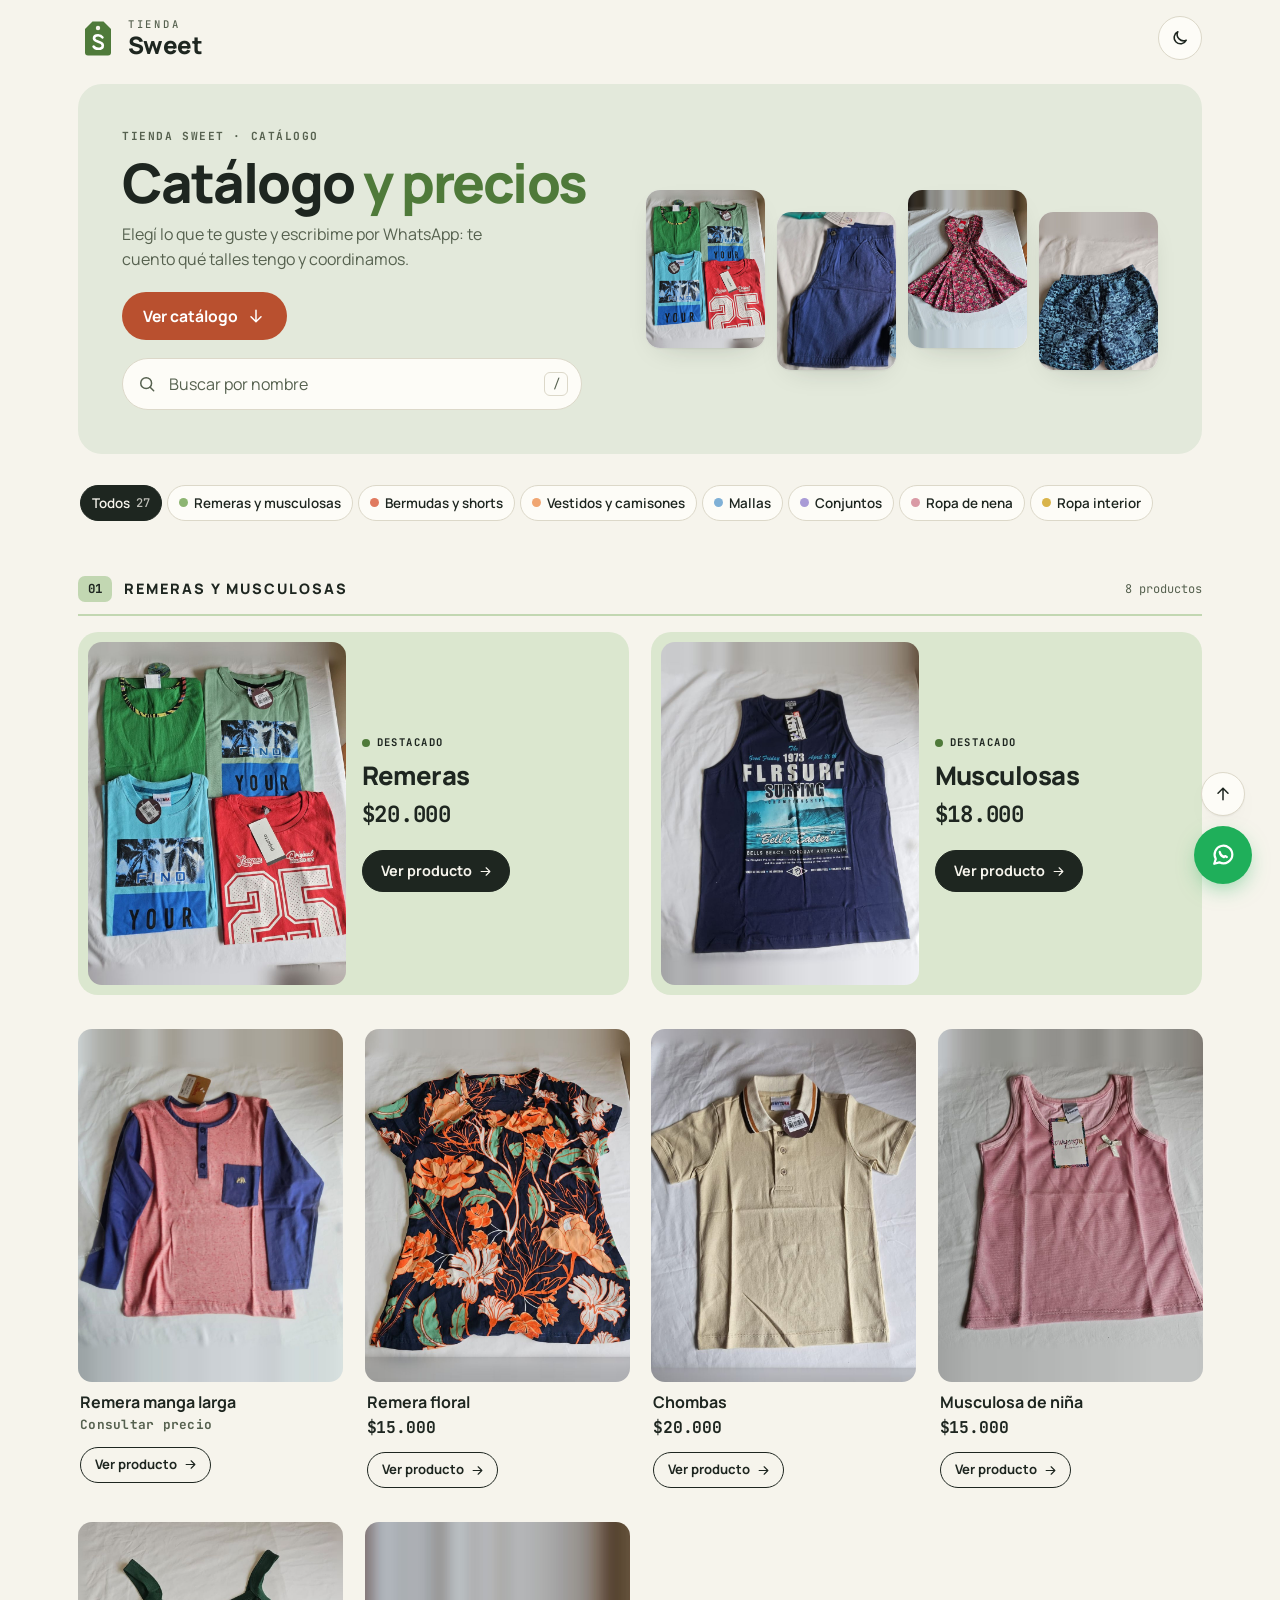
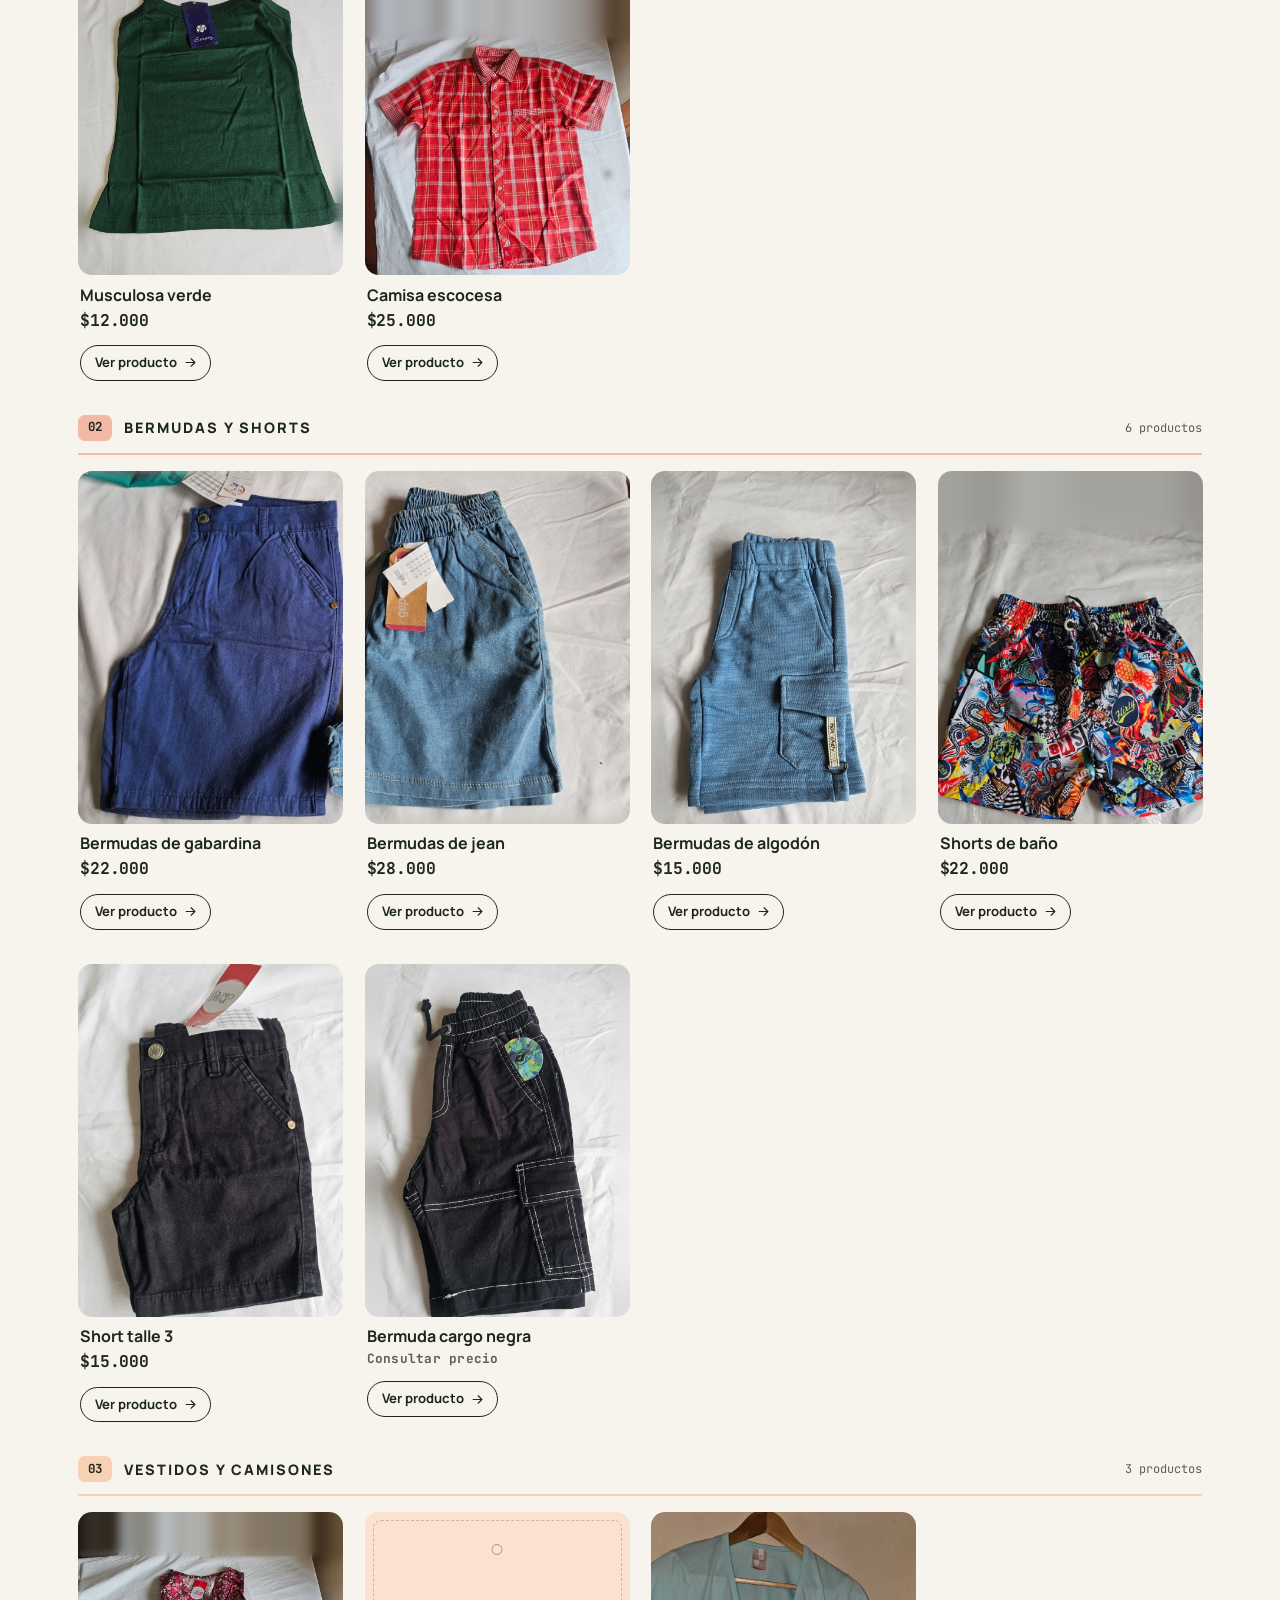
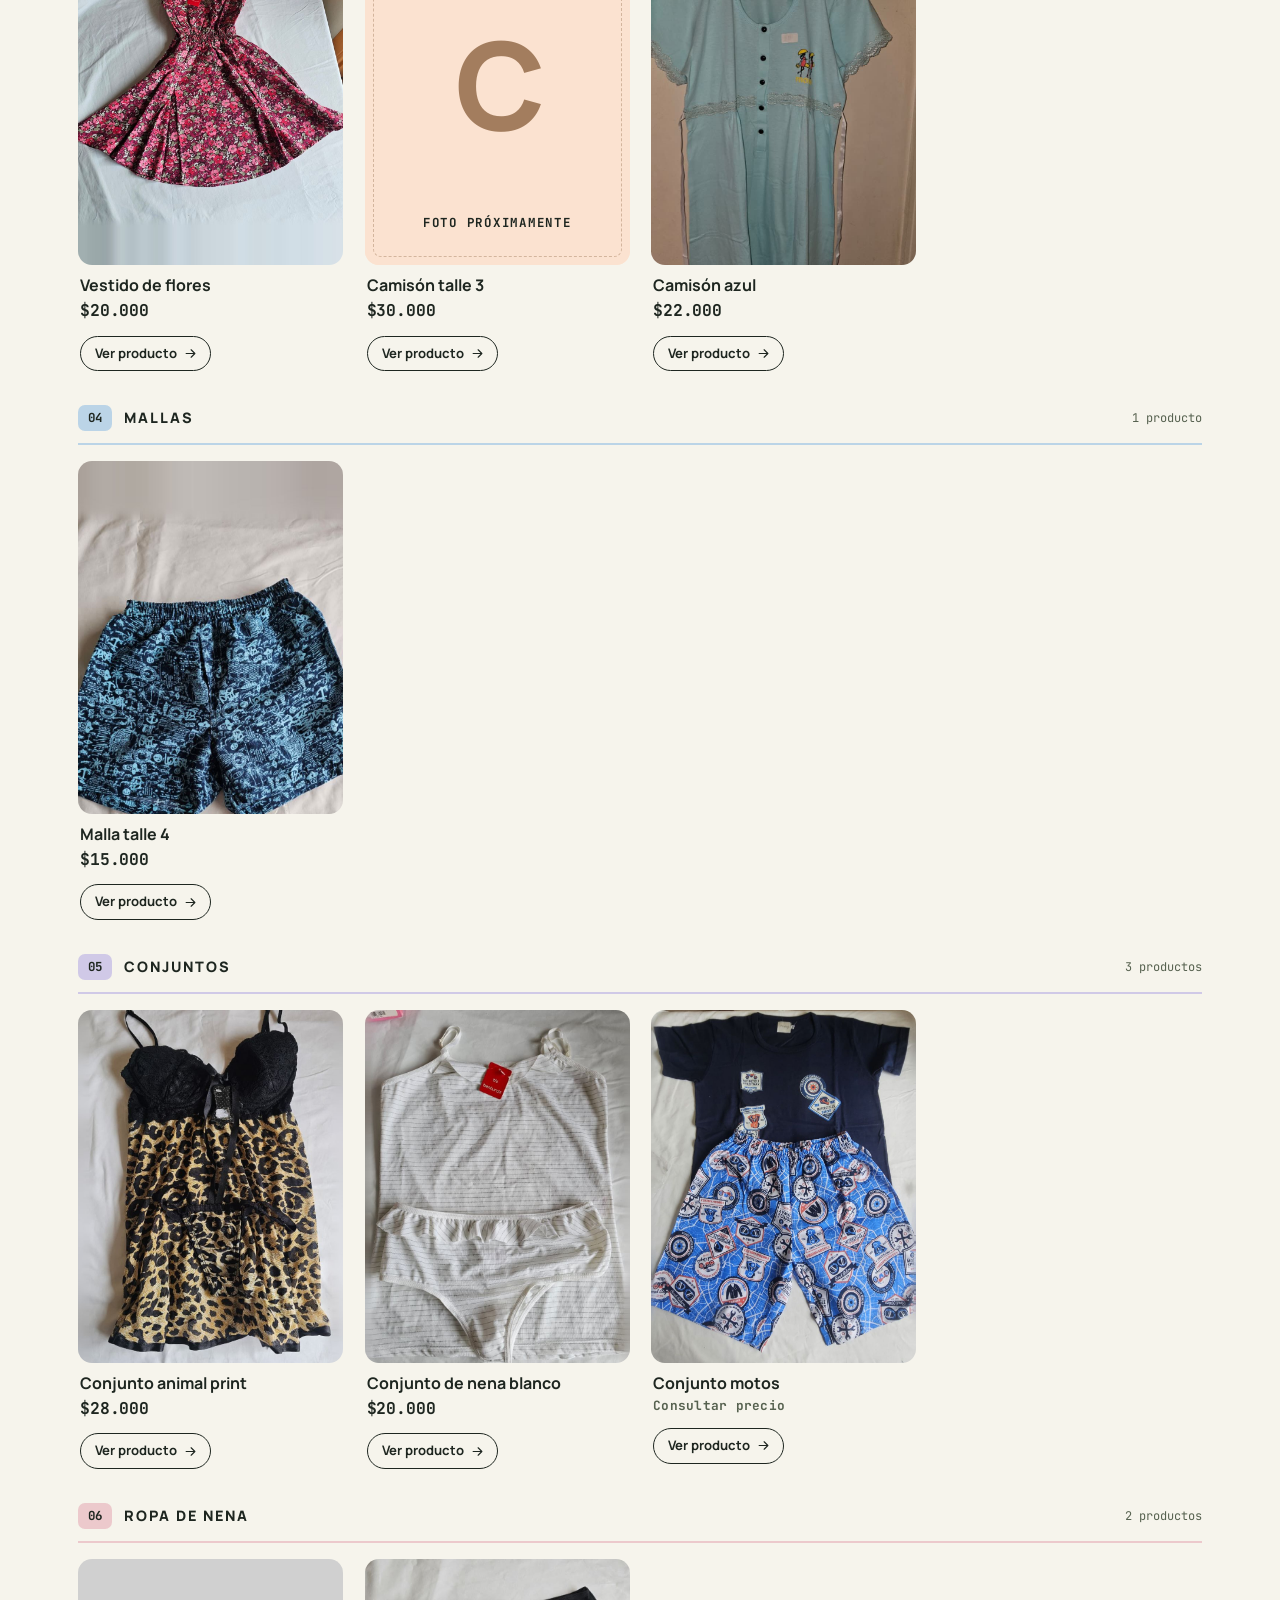
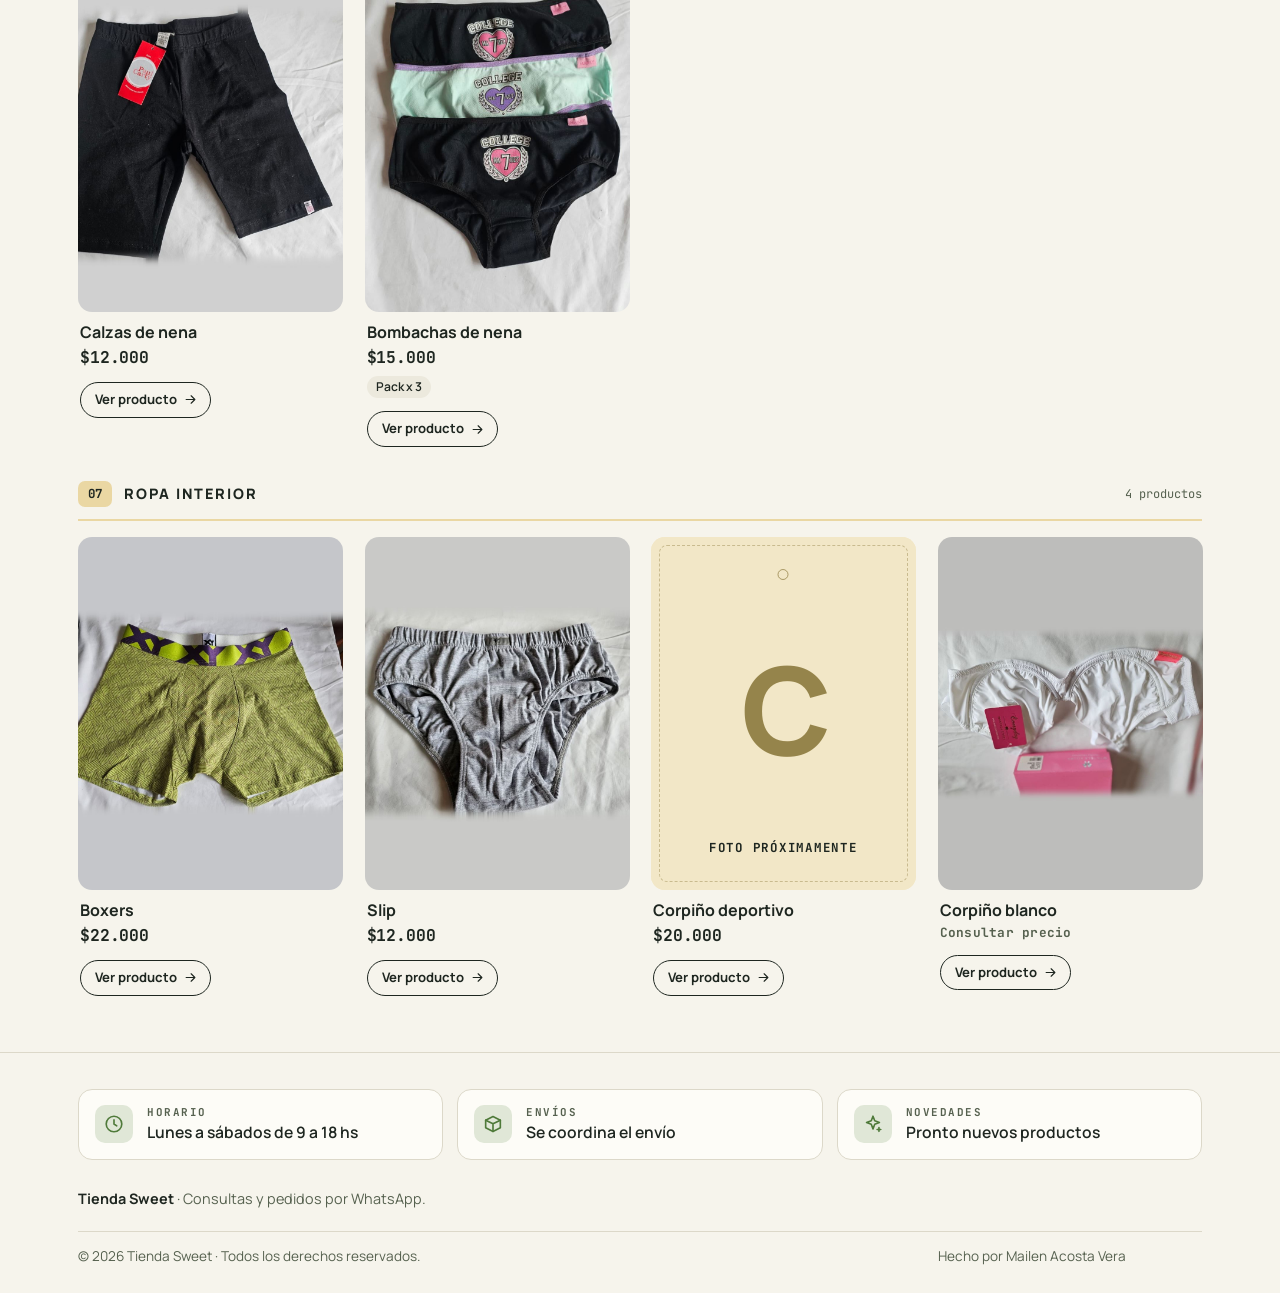
==== commit 28bc78b4: "Hero con fotos, botón "Ver producto" en las tarjetas, WhatsApp flotante y volver arriba - la ficha t" ====
--- a/index.html
+++ b/index.html
@@ -60,20 +60,25 @@
         <svg class="icon icono-sol" viewBox="0 0 24 24" aria-hidden="true" focusable="false"><circle cx="12" cy="12" r="4"/><path d="M12 2.8v2.2M12 19v2.2M2.8 12H5M19 12h2.2M5.5 5.5l1.5 1.5M17 17l1.5 1.5M5.5 18.5L7 17M17 7l1.5-1.5"/></svg>
       </button>
     </div>
-    <div class="wrap intro">
-      <div class="intro-copy">
-        <h1 class="intro-titulo">Catálogo y precios</h1>
-        <p class="intro-texto">Elegí lo que te guste y escribime por WhatsApp: te cuento qué talles tengo y coordinamos.</p>
-      </div>
-      <form class="buscador" id="buscador" role="search" autocomplete="off">
-        <label class="sr-only" for="buscar">Buscar por nombre</label>
-        <svg class="icon buscador-icono" viewBox="0 0 24 24" aria-hidden="true" focusable="false"><circle cx="11" cy="11" r="6.5"/><path d="M20 20l-4.2-4.2"/></svg>
-        <input id="buscar" type="search" placeholder="Buscar por nombre" enterkeyhint="search" spellcheck="false">
-        <kbd class="atajo" aria-hidden="true">/</kbd>
-        <button type="button" class="buscador-limpiar" id="buscar-limpiar" aria-label="Borrar búsqueda">
-          <svg class="icon" viewBox="0 0 24 24" aria-hidden="true" focusable="false"><path d="M6.5 6.5l11 11M17.5 6.5l-11 11"/></svg>
-        </button>
-      </form>
+    <div class="wrap">
+      <section class="hero" aria-labelledby="hero-titulo">
+        <div class="hero-copy">
+          <p class="hero-kicker">Tienda Sweet · Catálogo</p>
+          <h1 class="hero-titulo" id="hero-titulo">Catálogo <span>y precios</span></h1>
+          <p class="hero-texto">Elegí lo que te guste y escribime por WhatsApp: te cuento qué talles tengo y coordinamos.</p>
+          <a class="btn btn--primario hero-cta" href="#secciones">Ver catálogo <svg class="icon" viewBox="0 0 24 24" aria-hidden="true" focusable="false"><path d="M12 5v14M6 13l6 6 6-6"/></svg></a>
+          <form class="buscador hero-buscador" id="buscador" role="search" autocomplete="off">
+            <label class="sr-only" for="buscar">Buscar por nombre</label>
+            <svg class="icon buscador-icono" viewBox="0 0 24 24" aria-hidden="true" focusable="false"><circle cx="11" cy="11" r="6.5"/><path d="M20 20l-4.2-4.2"/></svg>
+            <input id="buscar" type="search" placeholder="Buscar por nombre" enterkeyhint="search" spellcheck="false">
+            <kbd class="atajo" aria-hidden="true">/</kbd>
+            <button type="button" class="buscador-limpiar" id="buscar-limpiar" aria-label="Borrar búsqueda">
+              <svg class="icon" viewBox="0 0 24 24" aria-hidden="true" focusable="false"><path d="M6.5 6.5l11 11M17.5 6.5l-11 11"/></svg>
+            </button>
+          </form>
+        </div>
+        <div class="hero-mosaico" id="hero-mosaico" aria-label="Algunos productos"></div>
+      </section>
     </div>
   </header>
 
@@ -131,10 +136,20 @@
       </ul>
       <div class="footer-row">
         <p><strong>Tienda Sweet</strong> · Consultas y pedidos por WhatsApp.</p>
-        <a class="footer-wa" data-wa-general href="https://wa.me/" target="_blank" rel="noopener">Escribime</a>
       </div>
-      <p class="firma">Hecho por Mailen Acosta Vera</p>
+      <div class="firma">
+        <p>© <span data-anio>2026</span> Tienda Sweet · Todos los derechos reservados.</p>
+        <p>Hecho por Mailen Acosta Vera</p>
+      </div>
     </div>
   </footer>
+  <div class="flotantes">
+    <button type="button" class="flot flot--subir" id="subir" aria-label="Volver arriba">
+      <svg class="icon" viewBox="0 0 24 24" aria-hidden="true" focusable="false"><path d="M12 19V5M6 11l6-6 6 6"/></svg>
+    </button>
+    <a class="flot flot--wa" data-wa-general href="https://wa.me/" target="_blank" rel="noopener" aria-label="Escribime por WhatsApp">
+      <svg class="icon" viewBox="0 0 24 24" aria-hidden="true" focusable="false"><path d="M20 11.6a7.6 7.6 0 0 1-11.1 6.7L4.5 19.5l1.3-4.1A7.6 7.6 0 1 1 20 11.6z"/><path d="M9.2 9.4c.3 1.9 1.6 3.6 3.6 4.4l1-.9 1.5.8"/></svg>
+    </a>
+  </div>
 </body>
 </html>
--- a/css/styles.css
+++ b/css/styles.css
@@ -225,34 +225,83 @@
   to { transform: none; opacity: 1; }
 }
 
-/* Portada: título y texto con aire, el buscador debajo (no queda fijo). */
-.intro {
+/* ---------- Hero ---------- */
+
+.hero {
   display: grid;
   gap: 22px;
-  padding-block: 30px 26px;
-}
-.intro-titulo {
-  font-size: clamp(1.6rem, 6.4vw, 2.4rem);
+  margin-top: 18px;
+  padding: 26px 20px 20px;
+  border-radius: calc(var(--radius) + 10px);
+  background: color-mix(in oklab, var(--accent) 14%, var(--surface));
+  overflow: hidden;
+}
+.hero-kicker {
+  font-family: var(--font-mono);
+  font-size: .7rem;
+  font-weight: 700;
+  letter-spacing: .14em;
+  text-transform: uppercase;
+  color: var(--ink-2);
+}
+.hero-titulo {
+  margin-top: 10px;
+  font-size: clamp(2rem, 9vw, 3.4rem);
   font-weight: 800;
-  letter-spacing: -.03em;
-  line-height: 1.1;
-}
-.intro-texto {
-  margin-top: 10px;
-  max-width: 44ch;
+  letter-spacing: -.035em;
+  line-height: 1.02;
+}
+.hero-titulo span { color: var(--accent); }
+.hero-texto {
+  margin-top: 12px;
+  max-width: 40ch;
   color: var(--ink-2);
   font-size: 1rem;
   line-height: 1.55;
 }
+.hero-cta { margin-top: 20px; }
+.hero-cta .icon { transition: transform .25s var(--ease); }
+.hero-cta:hover .icon { transform: translateY(2px); }
+
+.hero-mosaico {
+  display: grid;
+  grid-template-columns: repeat(4, minmax(0, 1fr));
+  gap: 8px;
+}
+.hero-foto {
+  display: block;
+  aspect-ratio: 3 / 4;
+  overflow: hidden;
+  border-radius: var(--radius);
+  background: #fff;
+  box-shadow: var(--shadow);
+  animation: aparecer .6s var(--ease) both;
+  animation-delay: calc(var(--i, 0) * 80ms + 120ms);
+}
+.hero-foto img { width: 100%; height: 100%; object-fit: cover; transition: transform .5s var(--ease); }
+.hero-foto:hover img { transform: scale(1.04); }
 
 @media (min-width: 768px) {
-  .intro {
-    grid-template-columns: minmax(0, 1fr) minmax(280px, 380px);
-    align-items: end;
-    gap: 40px;
-    padding-block: 40px 30px;
+  .hero {
+    grid-template-columns: minmax(0, 1fr) minmax(0, 1.05fr);
+    align-items: center;
+    gap: 36px;
+    margin-top: 24px;
+    padding: 44px 44px;
   }
-}
+  .hero-mosaico { grid-template-columns: repeat(2, minmax(0, 1fr)); gap: 12px; }
+  /* escalonado: la columna derecha baja un poco */
+  .hero-foto:nth-child(even) { translate: 0 22px; }
+  .hero-foto:nth-child(n+3) { margin-top: -10px; }
+}
+@media (min-width: 1100px) {
+  .hero-mosaico { grid-template-columns: repeat(4, minmax(0, 1fr)); }
+  .hero-foto:nth-child(n+3) { margin-top: 0; }
+}
+
+/* El buscador vive dentro del hero, debajo del botón */
+.hero-buscador { margin-top: 18px; max-width: 460px; }
+.hero { margin-bottom: 14px; }
 
 /* ---------- Buscador y chips ---------- */
 
@@ -614,18 +663,38 @@
   background: var(--accent);
 }
 
-.card-more {
+/* Botón visible en cada tarjeta: deja claro que se puede tocar. */
+.card-cta {
   display: inline-flex;
   align-items: center;
   gap: 6px;
+  margin-top: 10px;
+  padding: 7px 12px 7px 14px;
+  border-radius: 999px;
+  border: 1.5px solid var(--ink);
+  font-size: .82rem;
+  font-weight: 700;
+  transition: background-color .2s, color .2s;
+}
+.card-cta .icon { width: 15px; height: 15px; transition: transform .25s var(--ease); }
+.card:hover .card-cta { background: var(--ink); color: var(--bg); }
+.card:hover .card-cta .icon { transform: translateX(3px); }
+.card--destacado .card-cta {
   margin-top: 16px;
-  font-size: .88rem;
-  font-weight: 700;
-  border-bottom: 1.5px solid currentColor;
-  padding-bottom: 1px;
-}
-.card-more .icon { width: 16px; height: 16px; transition: transform .25s var(--ease); }
-.card--destacado:hover .card-more .icon { transform: translateX(3px); }
+  padding: 9px 16px 9px 18px;
+  background: var(--ink);
+  color: var(--bg);
+  font-size: .9rem;
+}
+
+/* La tarjeta entera se levanta al pasar el mouse */
+.card { transition: translate .25s var(--ease), scale .15s var(--ease); }
+.card .media { transition: box-shadow .25s var(--ease); }
+@media (hover: hover) {
+  .card:hover { translate: 0 -3px; }
+  .card:hover .media { box-shadow: var(--shadow); }
+}
+.card:active { scale: .985; }
 
 /* ---------- Estado "sin foto" ---------- */
 
@@ -903,7 +972,7 @@
   bottom: 0;
   z-index: 30;
   display: grid;
-  grid-template-columns: 1fr 1fr;
+  grid-template-columns: 1fr;
   gap: 10px;
   padding: 12px var(--gutter) calc(12px + env(safe-area-inset-bottom));
   background: var(--bg);
@@ -919,9 +988,7 @@
   to { transform: none; }
 }
 
-@media (max-width: 380px) {
-  .acciones .btn--secundario .icon { display: none; }
-}
+.btn--wa { min-width: 240px; }
 
 @media (min-width: 860px) {
   .ficha {
@@ -1046,20 +1113,72 @@
 }
 
 .firma {
-  padding: 14px 0 26px;
+  display: flex;
+  flex-wrap: wrap;
+  justify-content: space-between;
+  gap: 4px 20px;
+  /* deja lugar para los botones flotantes */
+  padding: 14px 76px 26px 0;
   border-top: 1px solid var(--line);
   color: var(--ink-2);
   font-size: .85rem;
 }
-.footer-wa {
-  display: inline-flex;
-  align-items: center;
-  min-height: 44px;
+
+/* ---------- Botones flotantes ---------- */
+
+.flotantes {
+  position: fixed;
+  right: var(--gutter);
+  bottom: calc(16px + env(safe-area-inset-bottom));
+  z-index: 40;
+  display: flex;
+  flex-direction: column;
+  align-items: center;
+  gap: 10px;
+  pointer-events: none;
+}
+.flot {
+  display: grid;
+  place-items: center;
+  border: 0;
+  border-radius: 999px;
+  cursor: pointer;
+  pointer-events: auto;
+  transition: transform .2s var(--ease), opacity .25s var(--ease), box-shadow .2s;
+}
+.flot:focus-visible { border-radius: 999px; }
+.flot--wa {
+  width: 58px;
+  height: 58px;
+  background: #1FAF5A;   /* verde WhatsApp, con contraste para el ícono blanco */
+  color: #fff;
+  box-shadow: 0 8px 22px -6px rgb(31 175 90 / .55);
+  animation: aparecer .5s var(--ease) both .4s;
+}
+.flot--wa .icon { width: 28px; height: 28px; stroke-width: 1.9; }
+.flot--wa:hover { transform: scale(1.06); }
+.flot--subir {
+  width: 44px;
+  height: 44px;
+  background: var(--surface);
   color: var(--ink);
-  font-weight: 700;
-  text-underline-offset: 3px;
-}
-
+  border: 1px solid var(--line);
+  box-shadow: var(--shadow);
+  opacity: 0;
+  transform: translateY(12px);
+  visibility: hidden;
+}
+.flot--subir.visible { opacity: 1; transform: none; visibility: visible; }
+.flot--subir:hover { border-color: var(--ink-2); }
+
+/* En la ficha (celular) el botón de pedido ya es de WhatsApp: el flotante se
+   corre arriba de la barra y queda solo el de "subir". */
+.con-acciones .flotantes { bottom: calc(92px + env(safe-area-inset-bottom)); }
+.con-acciones .flot--wa { display: none; }
+@media (min-width: 860px) {
+  .con-acciones .flotantes { bottom: calc(16px + env(safe-area-inset-bottom)); }
+  .con-acciones .flot--wa { display: grid; }
+}
 /* ---------- Movimiento reducido ---------- */
 
 @media (prefers-reduced-motion: reduce) {
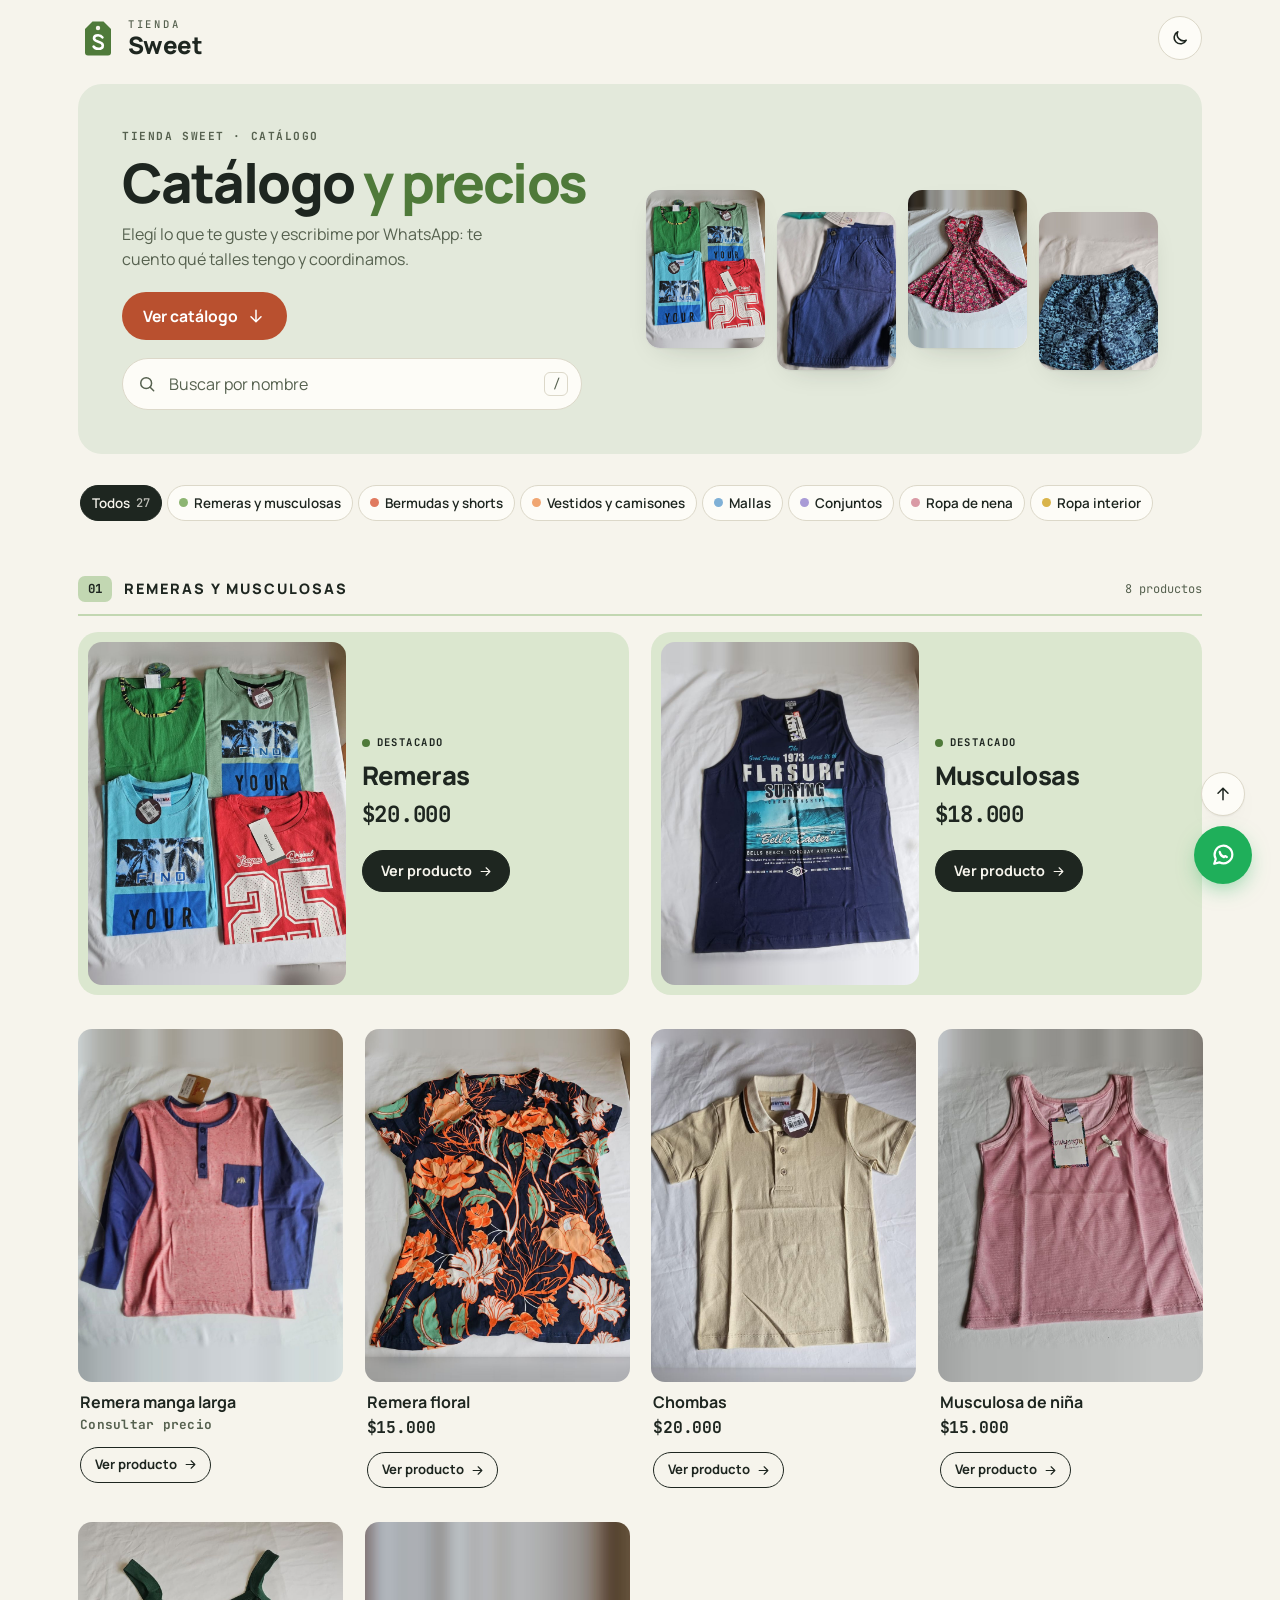
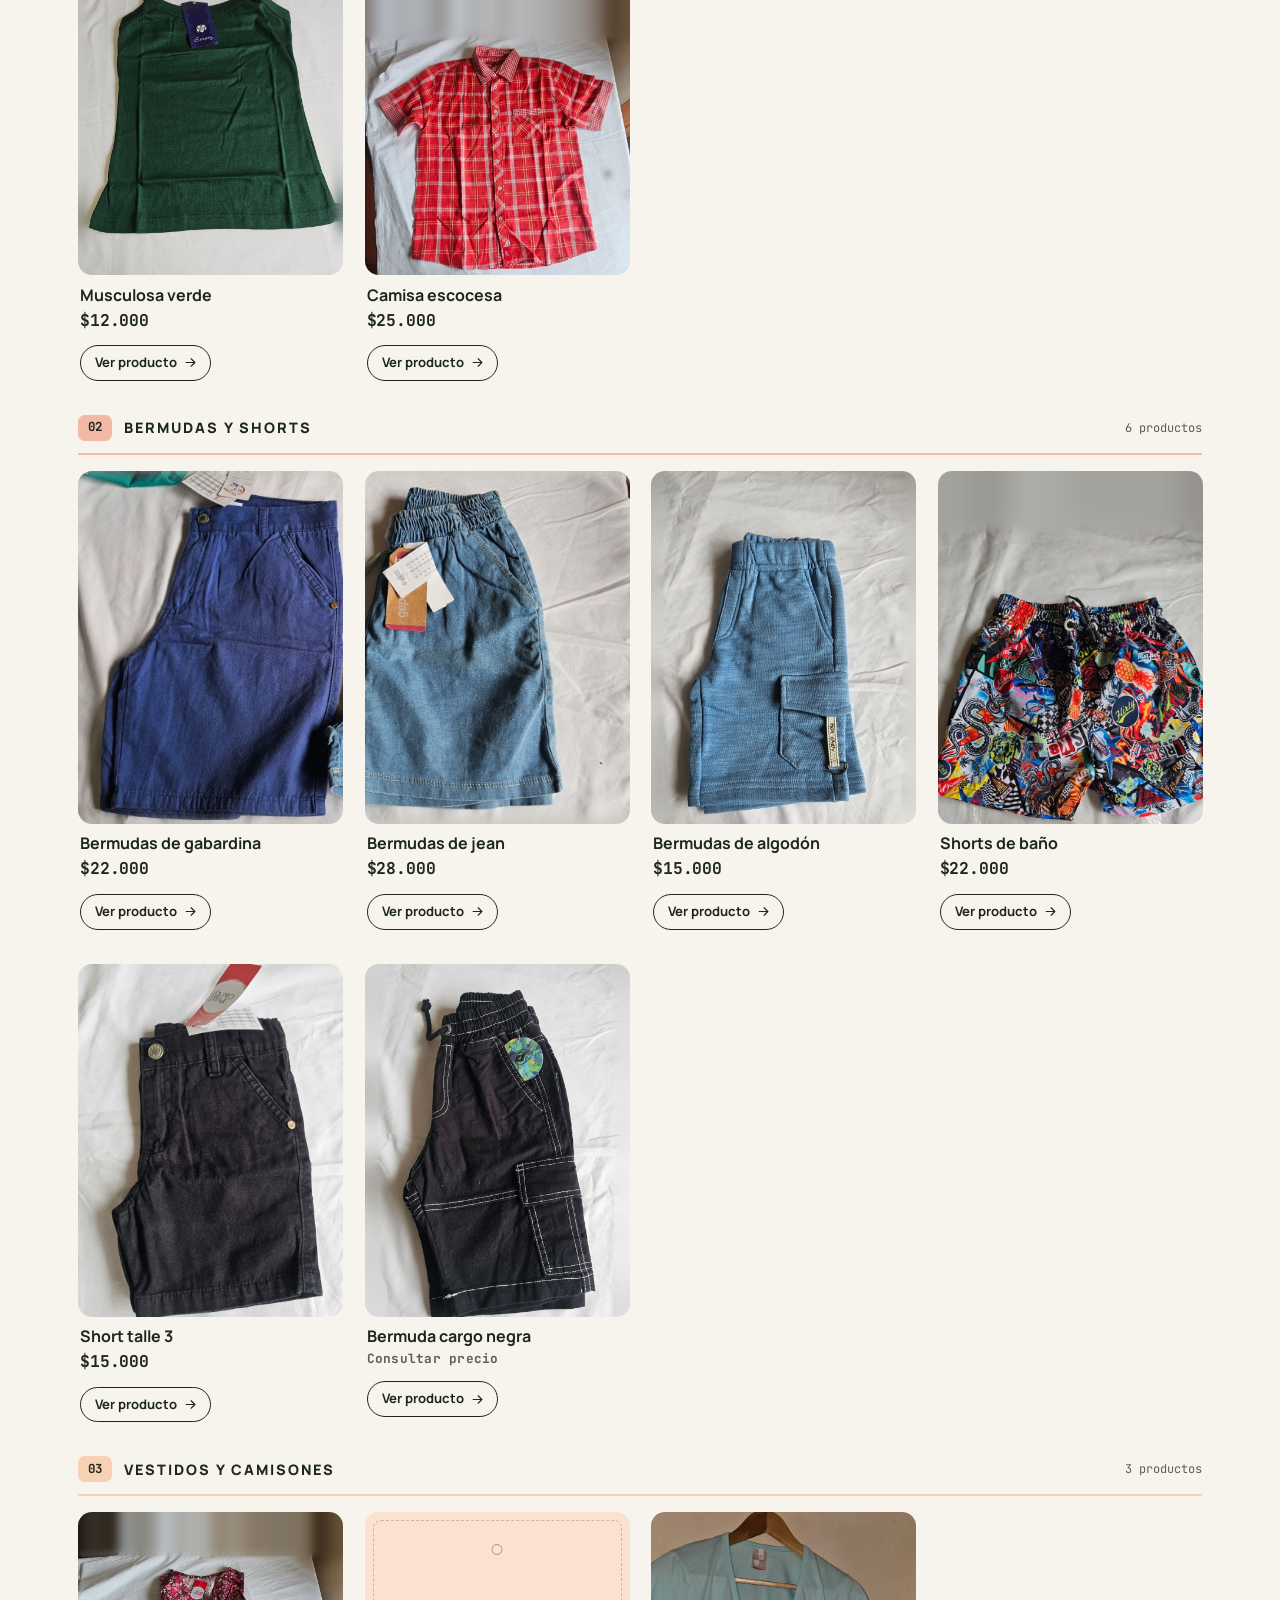
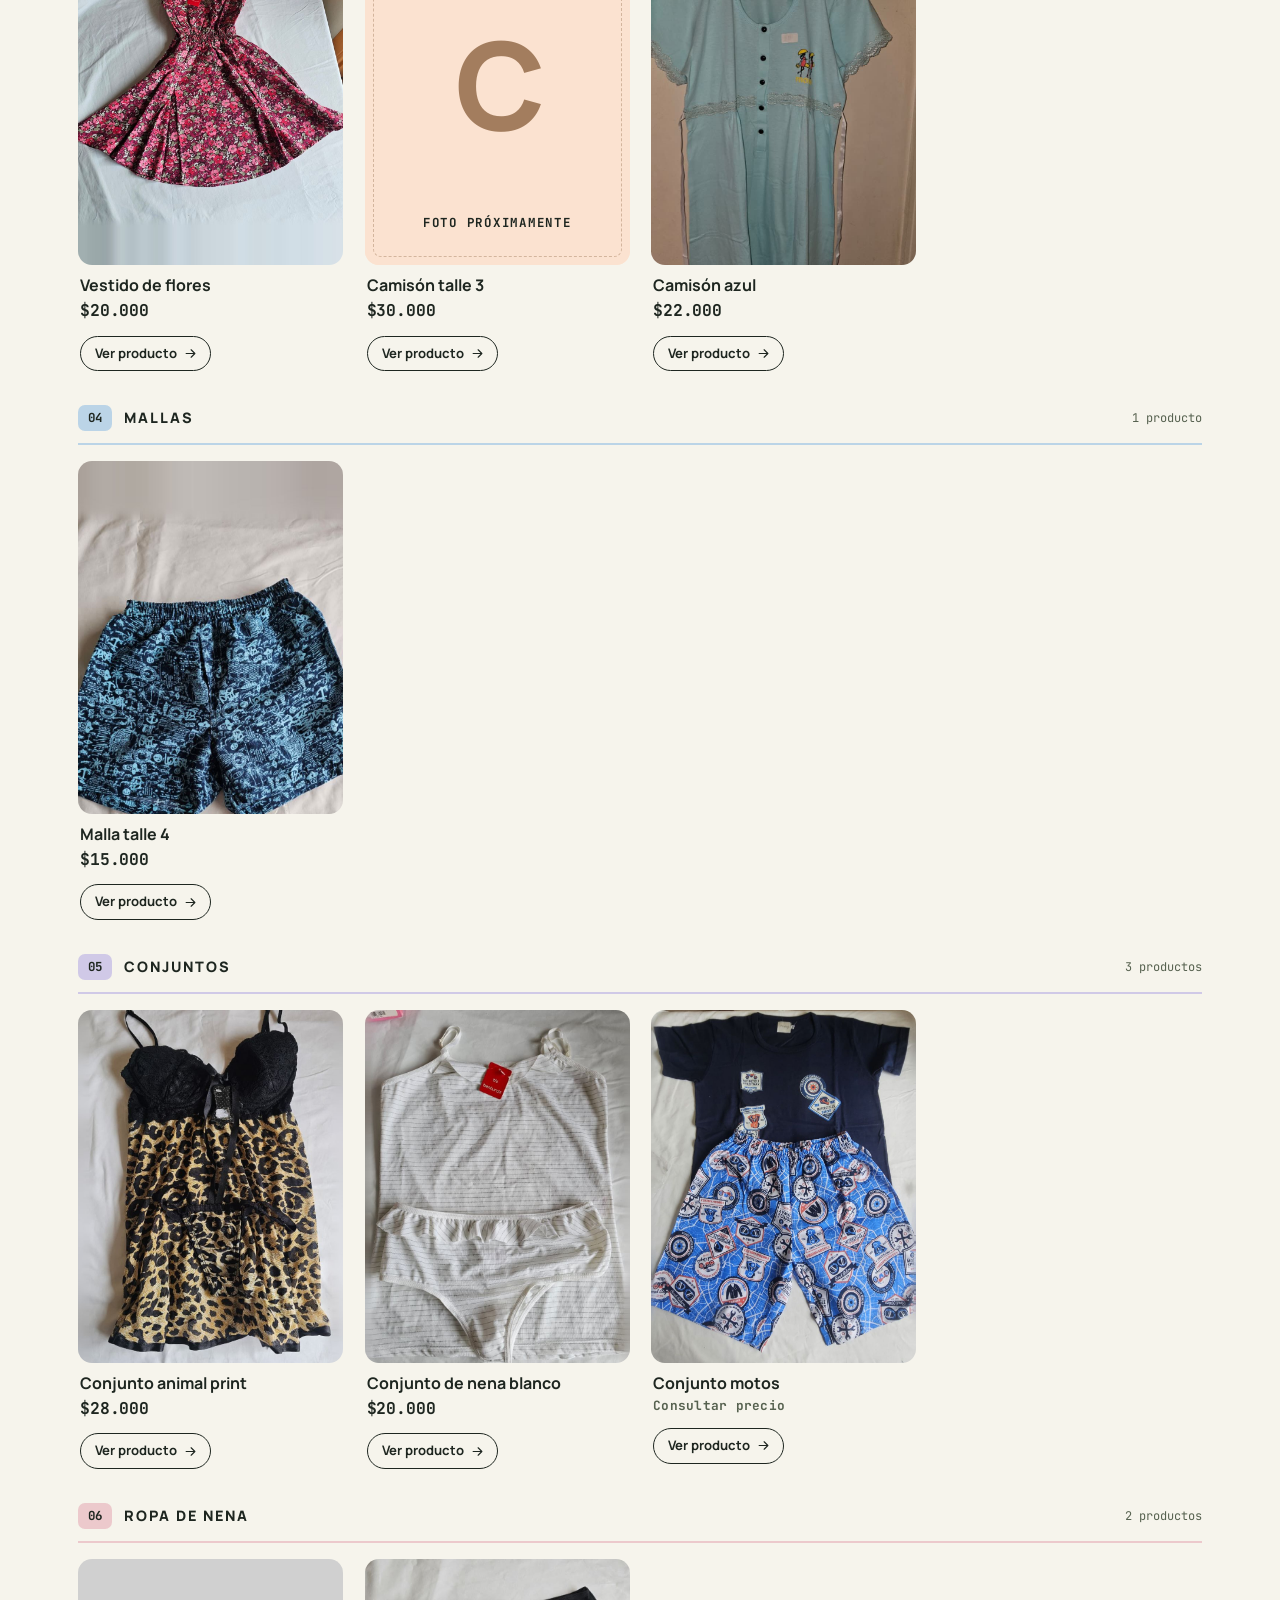
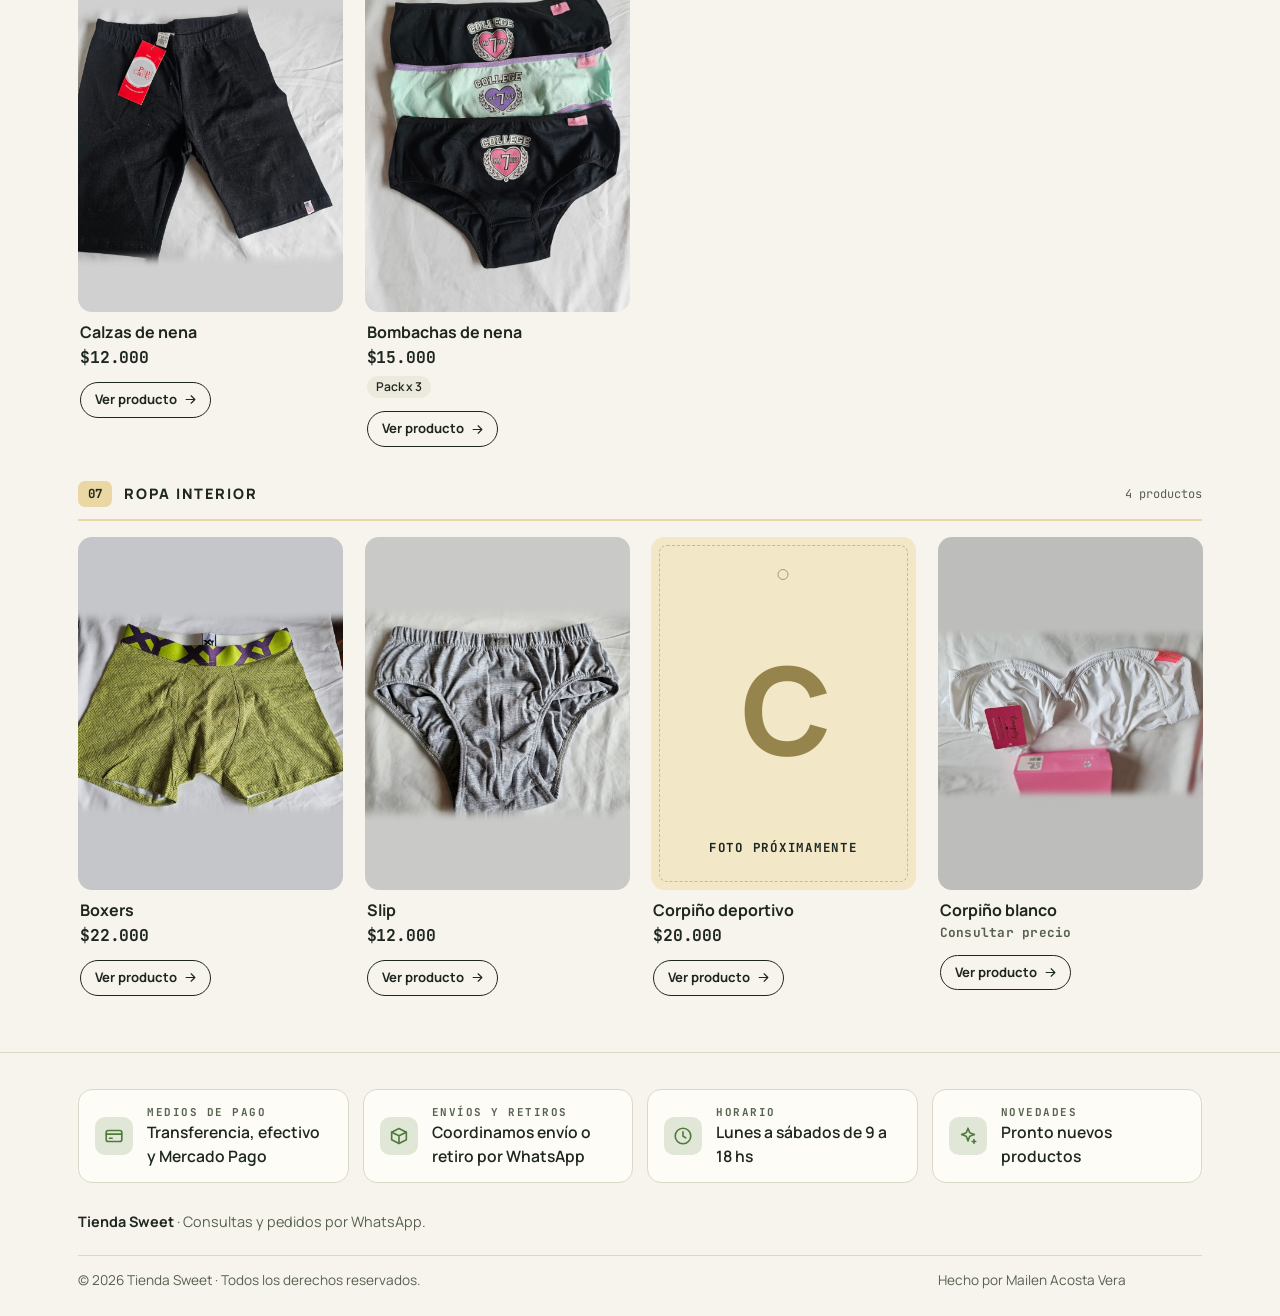
==== commit dddfd62d: "Pie: medios de pago y envíos y retiros" ====
--- a/index.html
+++ b/index.html
@@ -113,17 +113,24 @@
     <div class="wrap">
       <ul class="info">
         <li class="info-item">
-          <svg class="icon info-icono" viewBox="0 0 24 24" aria-hidden="true" focusable="false"><circle cx="12" cy="12" r="8.5"/><path d="M12 7.5V12l3 2"/></svg>
+          <svg class="icon info-icono" viewBox="0 0 24 24" aria-hidden="true" focusable="false"><rect x="3.5" y="6" width="17" height="12" rx="2.2"/><path d="M3.5 10h17M7 14.5h3"/></svg>
           <div>
-            <p class="info-rotulo">Horario</p>
-            <p class="info-texto">Lunes a sábados de 9 a 18 hs</p>
+            <p class="info-rotulo">Medios de pago</p>
+            <p class="info-texto">Transferencia, efectivo y Mercado Pago</p>
           </div>
         </li>
         <li class="info-item">
           <svg class="icon info-icono" viewBox="0 0 24 24" aria-hidden="true" focusable="false"><path d="M4 7.8l8-4 8 4v8.4l-8 4-8-4z"/><path d="M4 7.8l8 4 8-4M12 11.8v8.4"/></svg>
           <div>
-            <p class="info-rotulo">Envíos</p>
-            <p class="info-texto">Se coordina el envío</p>
+            <p class="info-rotulo">Envíos y retiros</p>
+            <p class="info-texto">Coordinamos envío o retiro por WhatsApp</p>
+          </div>
+        </li>
+        <li class="info-item">
+          <svg class="icon info-icono" viewBox="0 0 24 24" aria-hidden="true" focusable="false"><circle cx="12" cy="12" r="8.5"/><path d="M12 7.5V12l3 2"/></svg>
+          <div>
+            <p class="info-rotulo">Horario</p>
+            <p class="info-texto">Lunes a sábados de 9 a 18 hs</p>
           </div>
         </li>
         <li class="info-item">
--- a/css/styles.css
+++ b/css/styles.css
@@ -1109,7 +1109,10 @@
   font-weight: 600;
 }
 @media (min-width: 768px) {
-  .info { grid-template-columns: repeat(3, minmax(0, 1fr)); gap: 14px; padding-top: 36px; }
+  .info { grid-template-columns: repeat(2, minmax(0, 1fr)); gap: 14px; padding-top: 36px; }
+}
+@media (min-width: 1100px) {
+  .info { grid-template-columns: repeat(4, minmax(0, 1fr)); }
 }
 
 .firma {
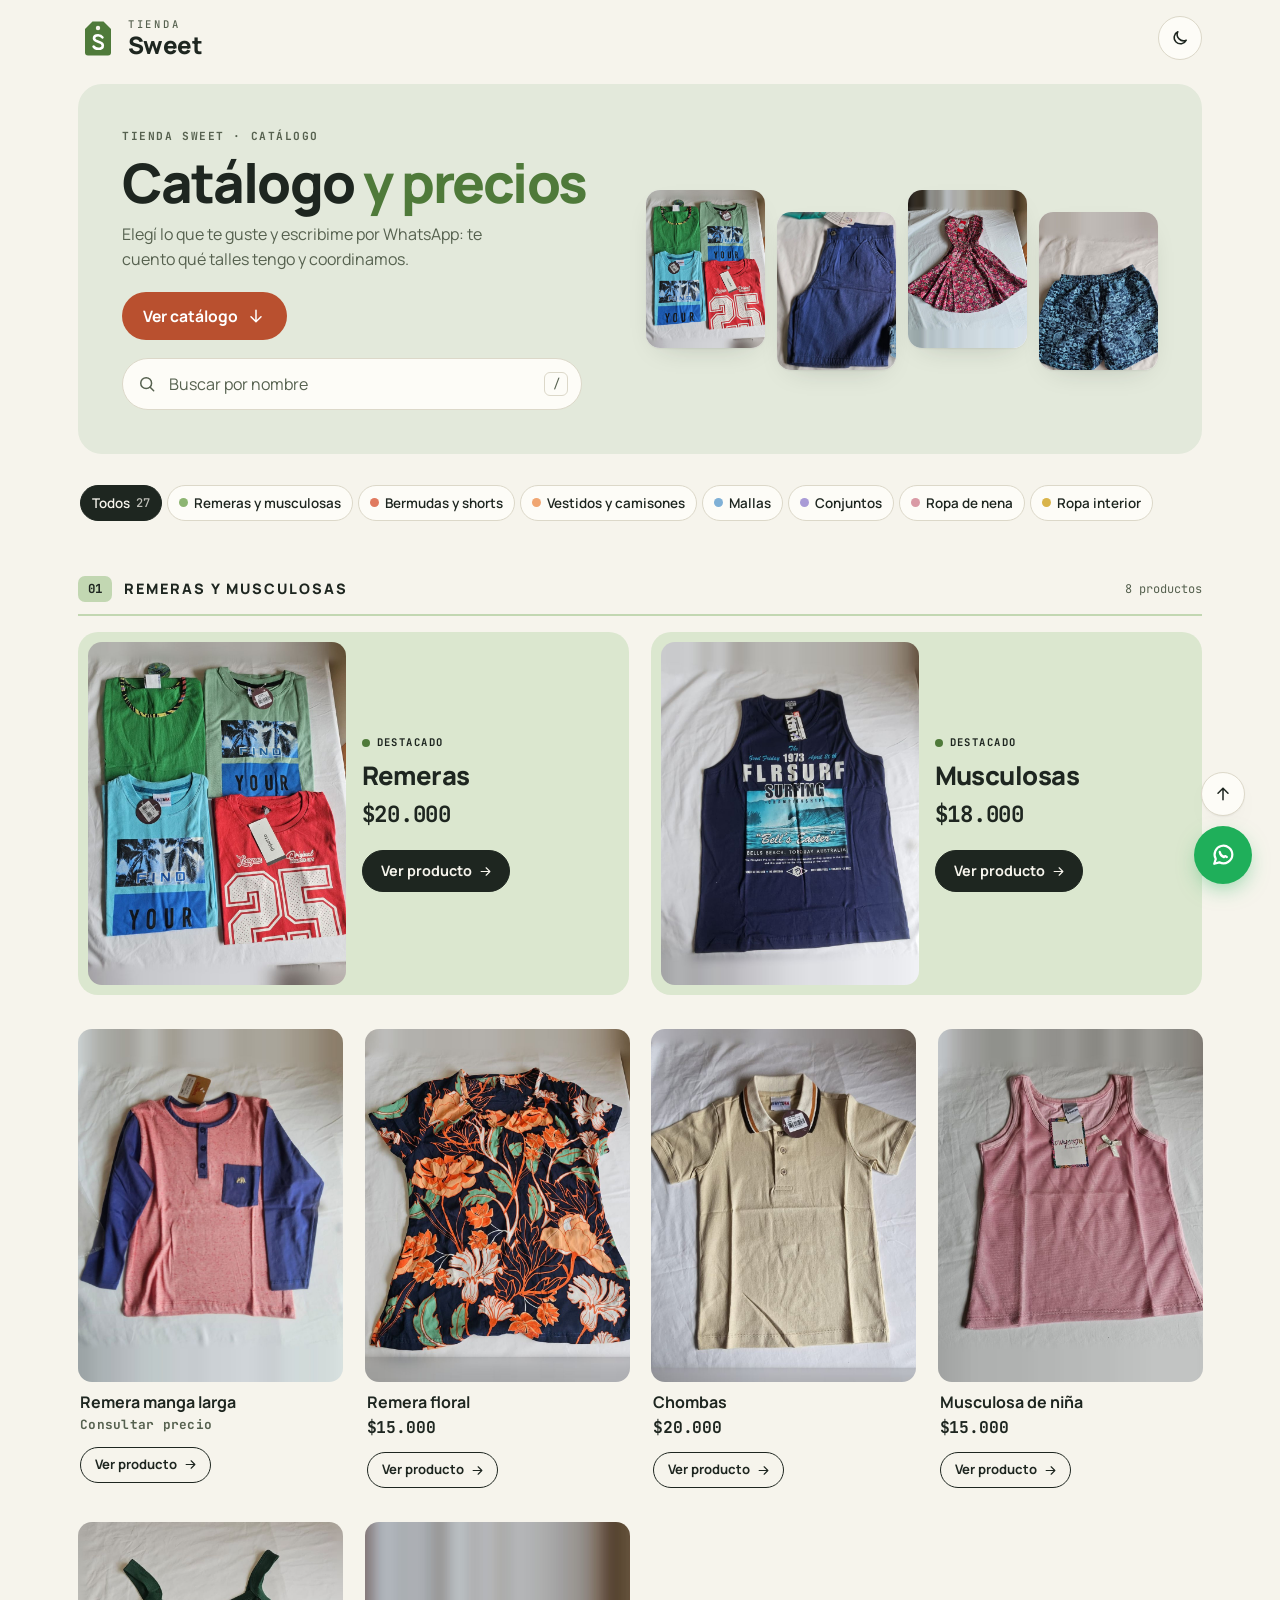
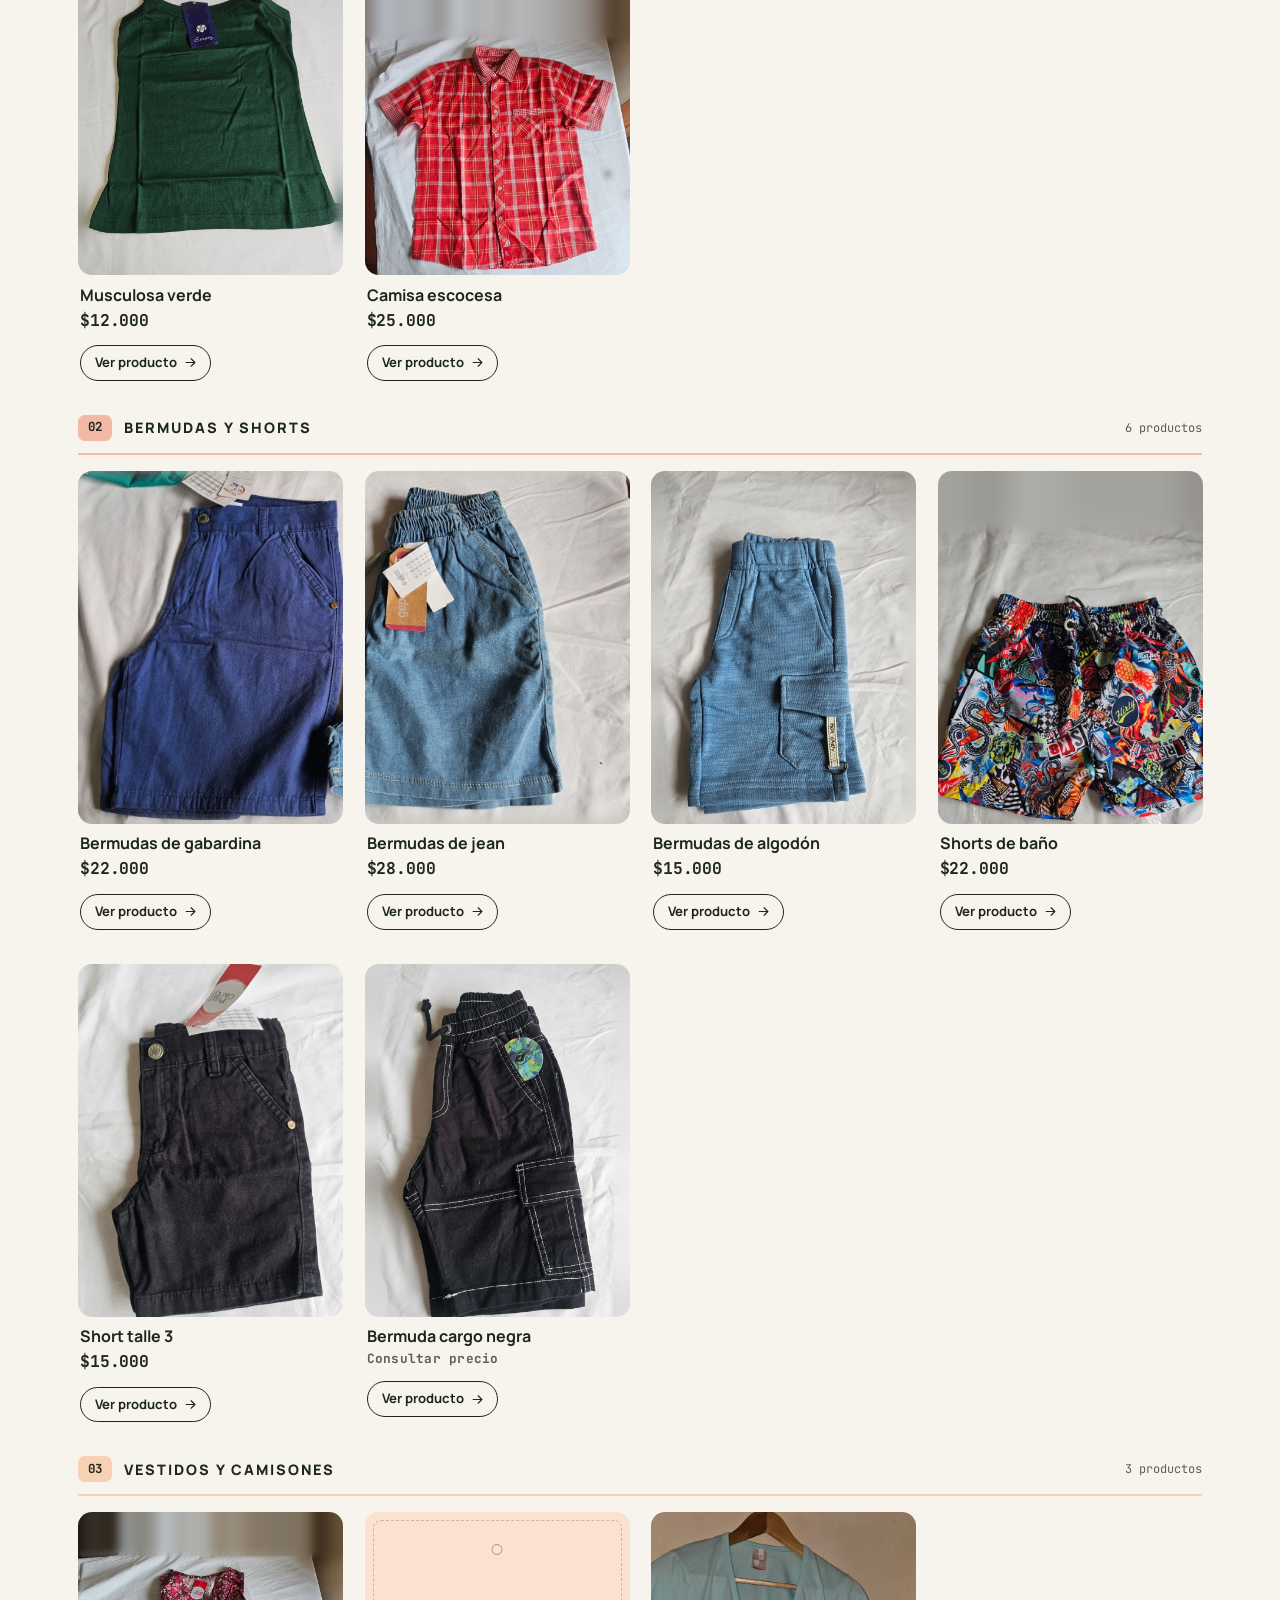
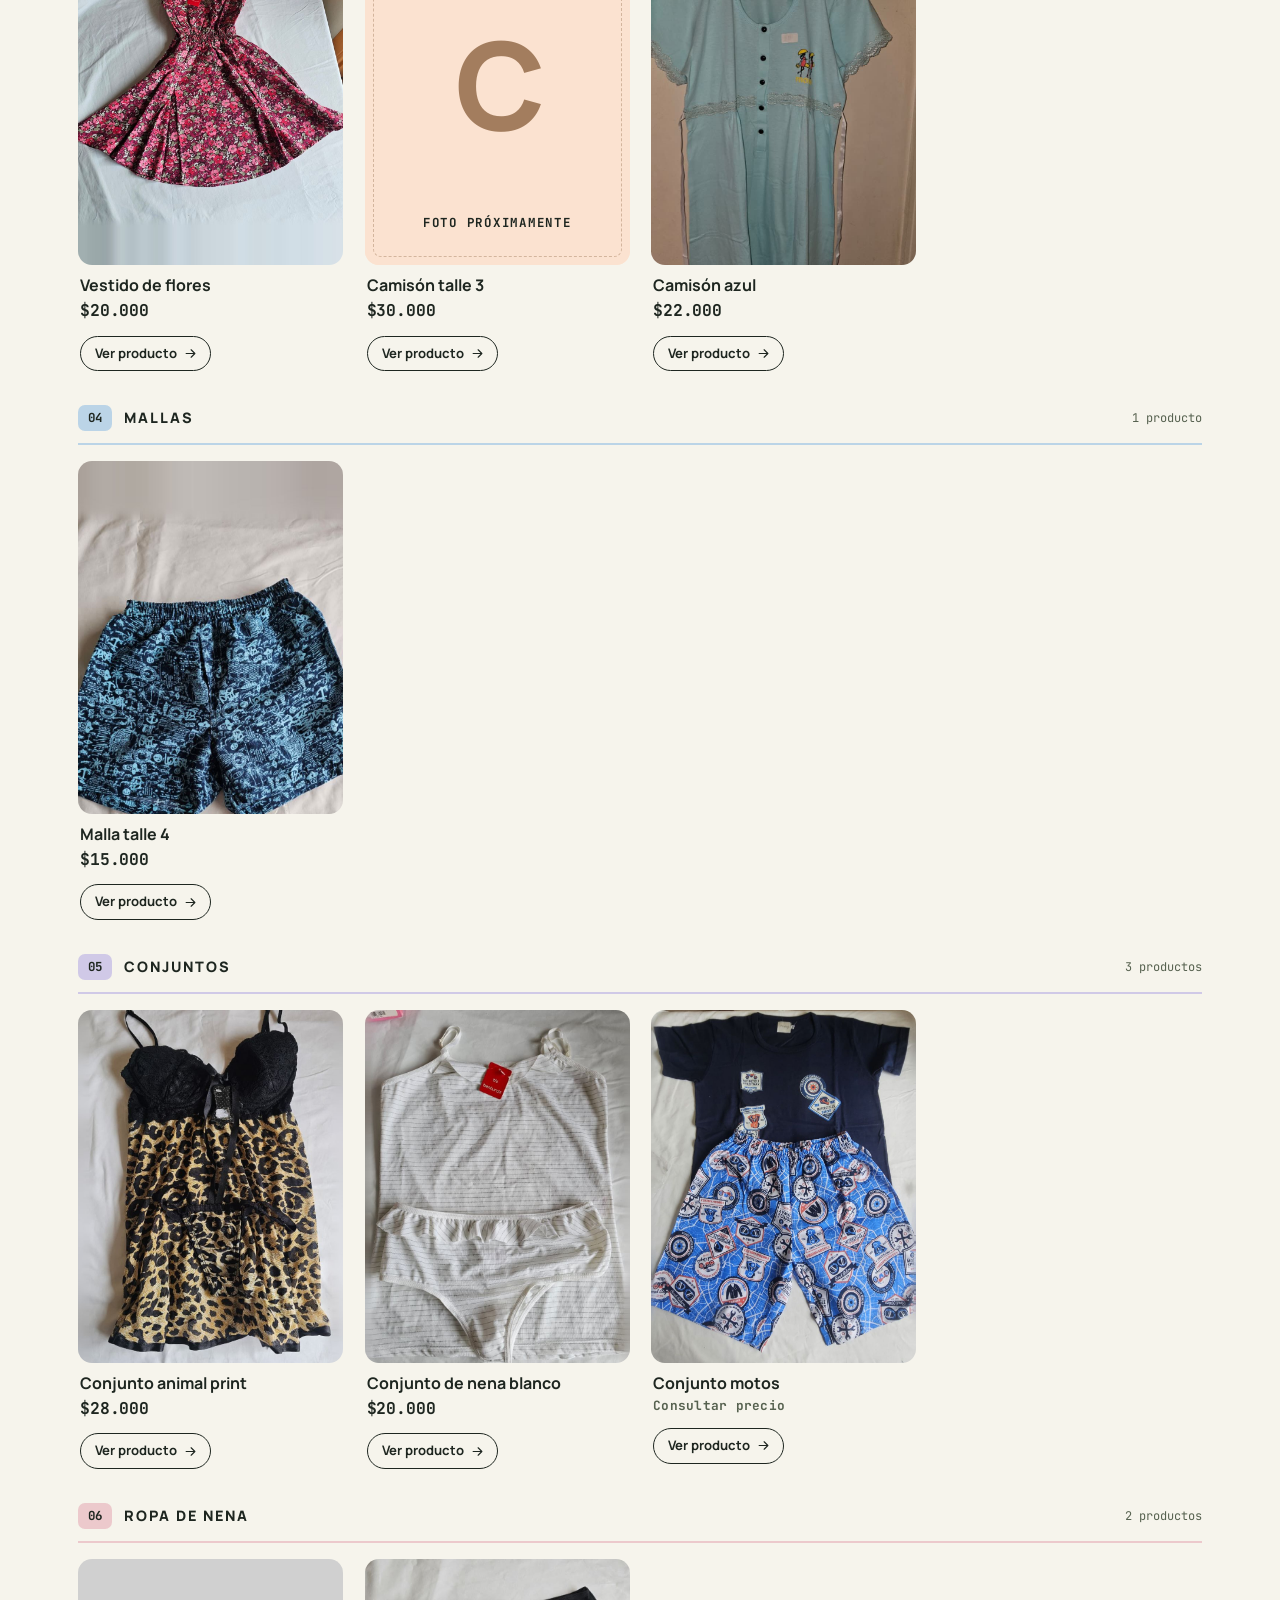
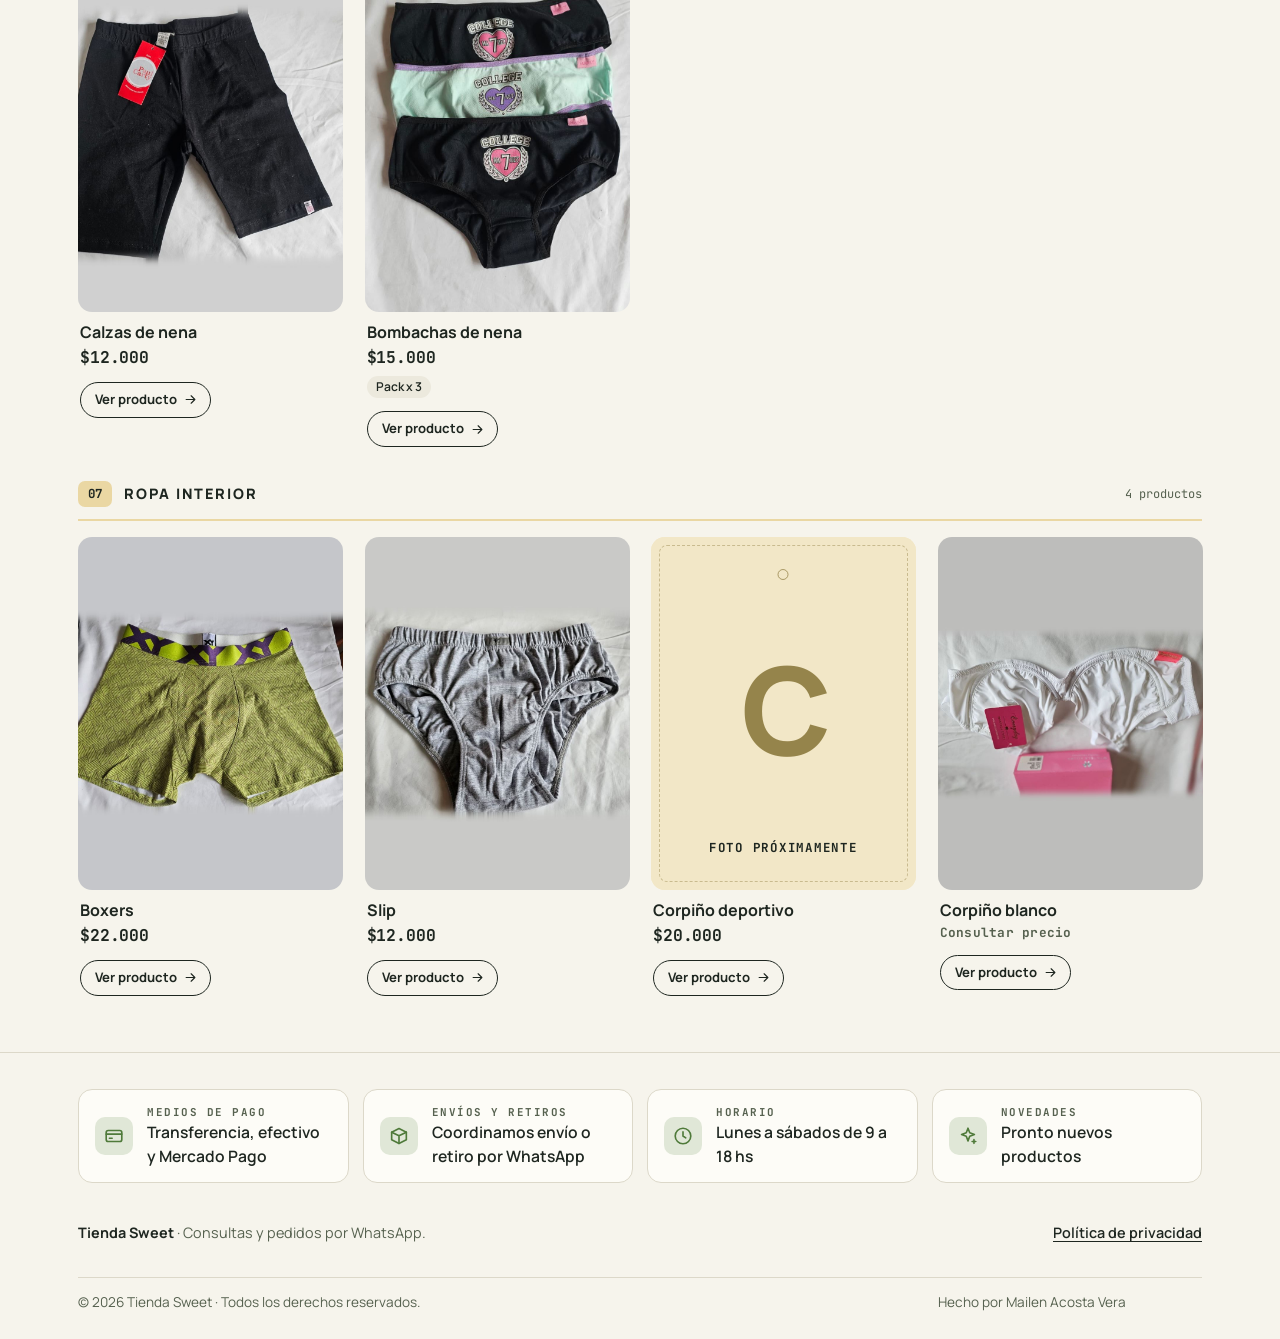
==== commit 0bb6577f: "Página de política de privacidad, enlazada desde el pie" ====
--- a/index.html
+++ b/index.html
@@ -143,6 +143,9 @@
       </ul>
       <div class="footer-row">
         <p><strong>Tienda Sweet</strong> · Consultas y pedidos por WhatsApp.</p>
+        <nav class="footer-links" aria-label="Información legal">
+          <a href="politica-de-privacidad.html">Política de privacidad</a>
+        </nav>
       </div>
       <div class="firma">
         <p>© <span data-anio>2026</span> Tienda Sweet · Todos los derechos reservados.</p>
--- a/css/styles.css
+++ b/css/styles.css
@@ -1127,6 +1127,35 @@
   font-size: .85rem;
 }
 
+.footer-links { display: flex; flex-wrap: wrap; gap: 4px 18px; }
+.footer-links a {
+  display: inline-flex;
+  align-items: center;
+  min-height: 44px;
+  color: var(--ink);
+  font-weight: 600;
+  text-underline-offset: 3px;
+}
+
+/* ---------- Páginas legales ---------- */
+
+.legal { max-width: 760px; padding-block: 12px 64px; }
+.legal-rotulo { margin-top: 18px; color: var(--ink-2); }
+.legal-titulo {
+  margin-top: 8px;
+  font-size: clamp(1.9rem, 7vw, 2.6rem);
+  font-weight: 800;
+  letter-spacing: -.03em;
+  line-height: 1.1;
+}
+.legal-fecha { margin-top: 8px; color: var(--ink-2); font-size: .9rem; }
+.legal section { margin-top: 34px; }
+.legal h2 { font-size: 1.15rem; font-weight: 800; letter-spacing: -.01em; }
+.legal p, .legal li { color: var(--ink); line-height: 1.65; }
+.legal p { margin-top: 10px; }
+.legal ul { margin: 10px 0 0; padding-left: 1.2em; }
+.legal li + li { margin-top: 8px; }
+
 /* ---------- Botones flotantes ---------- */
 
 .flotantes {
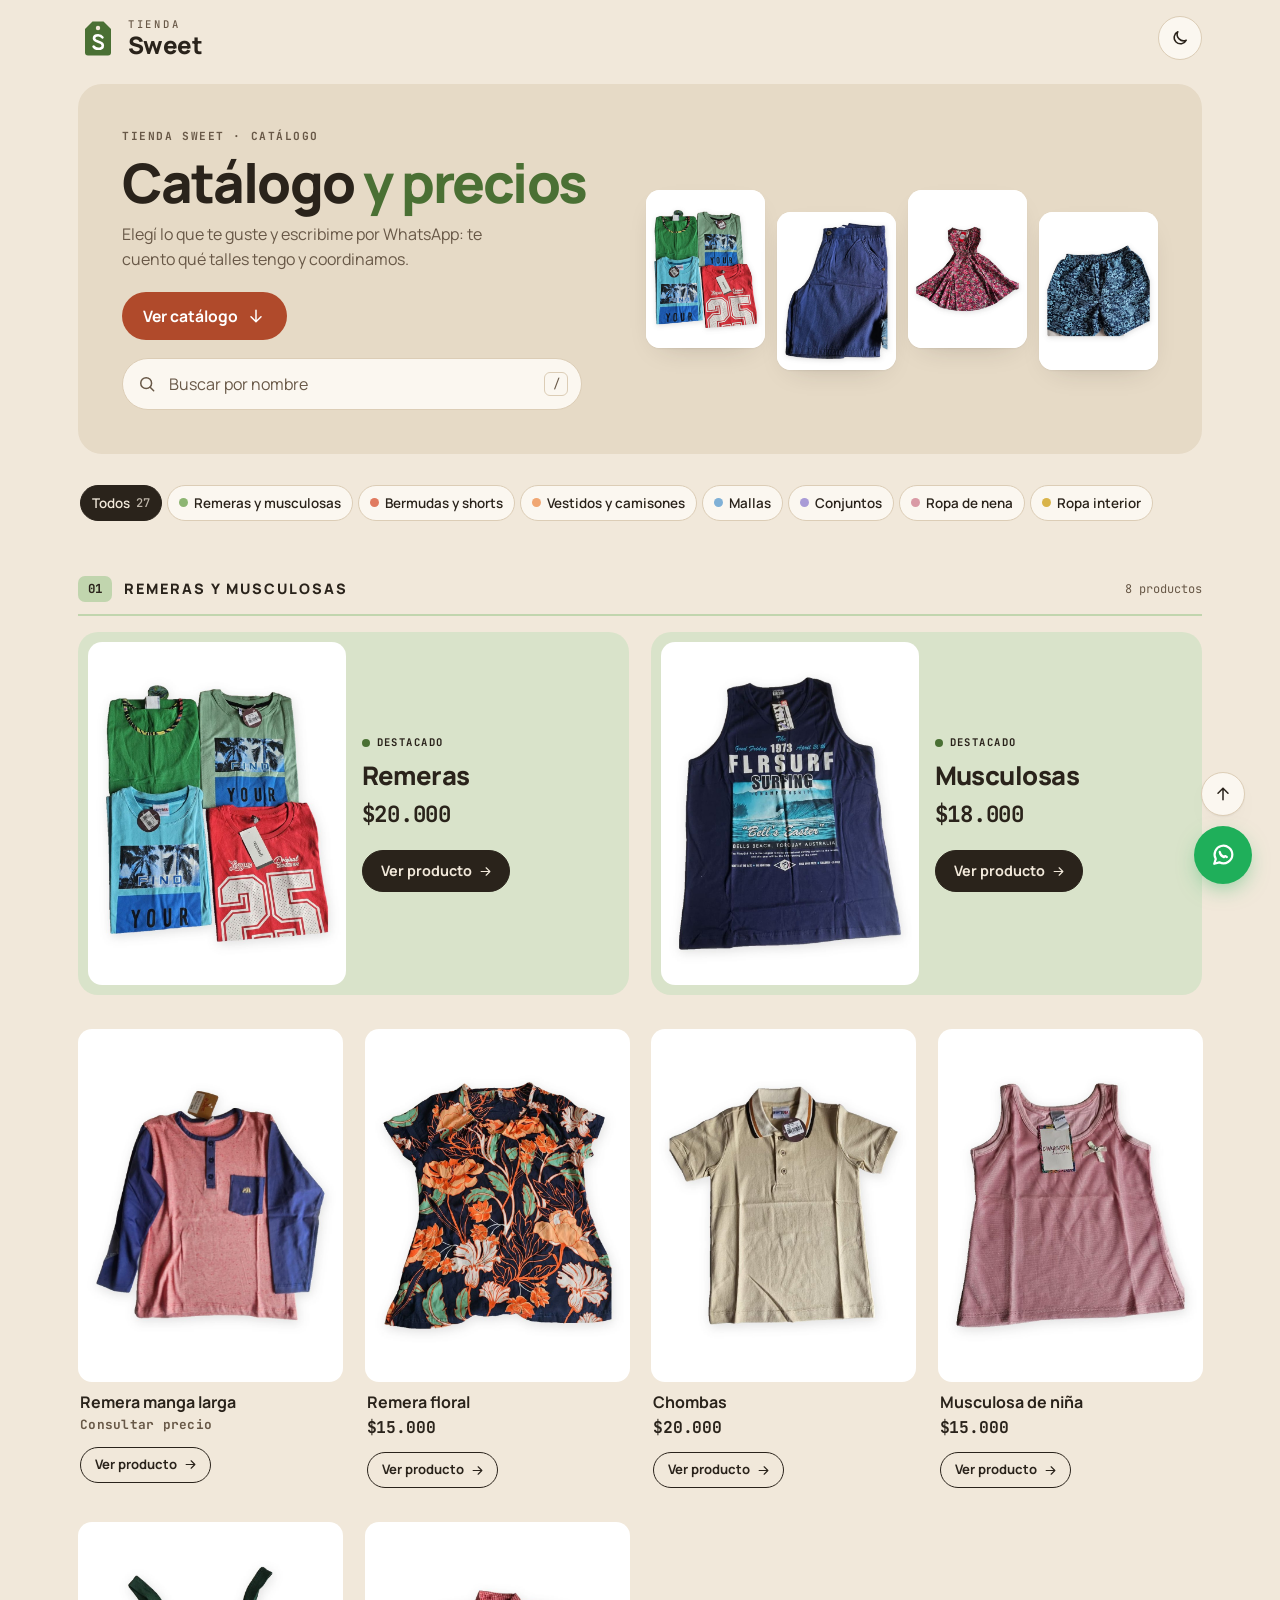
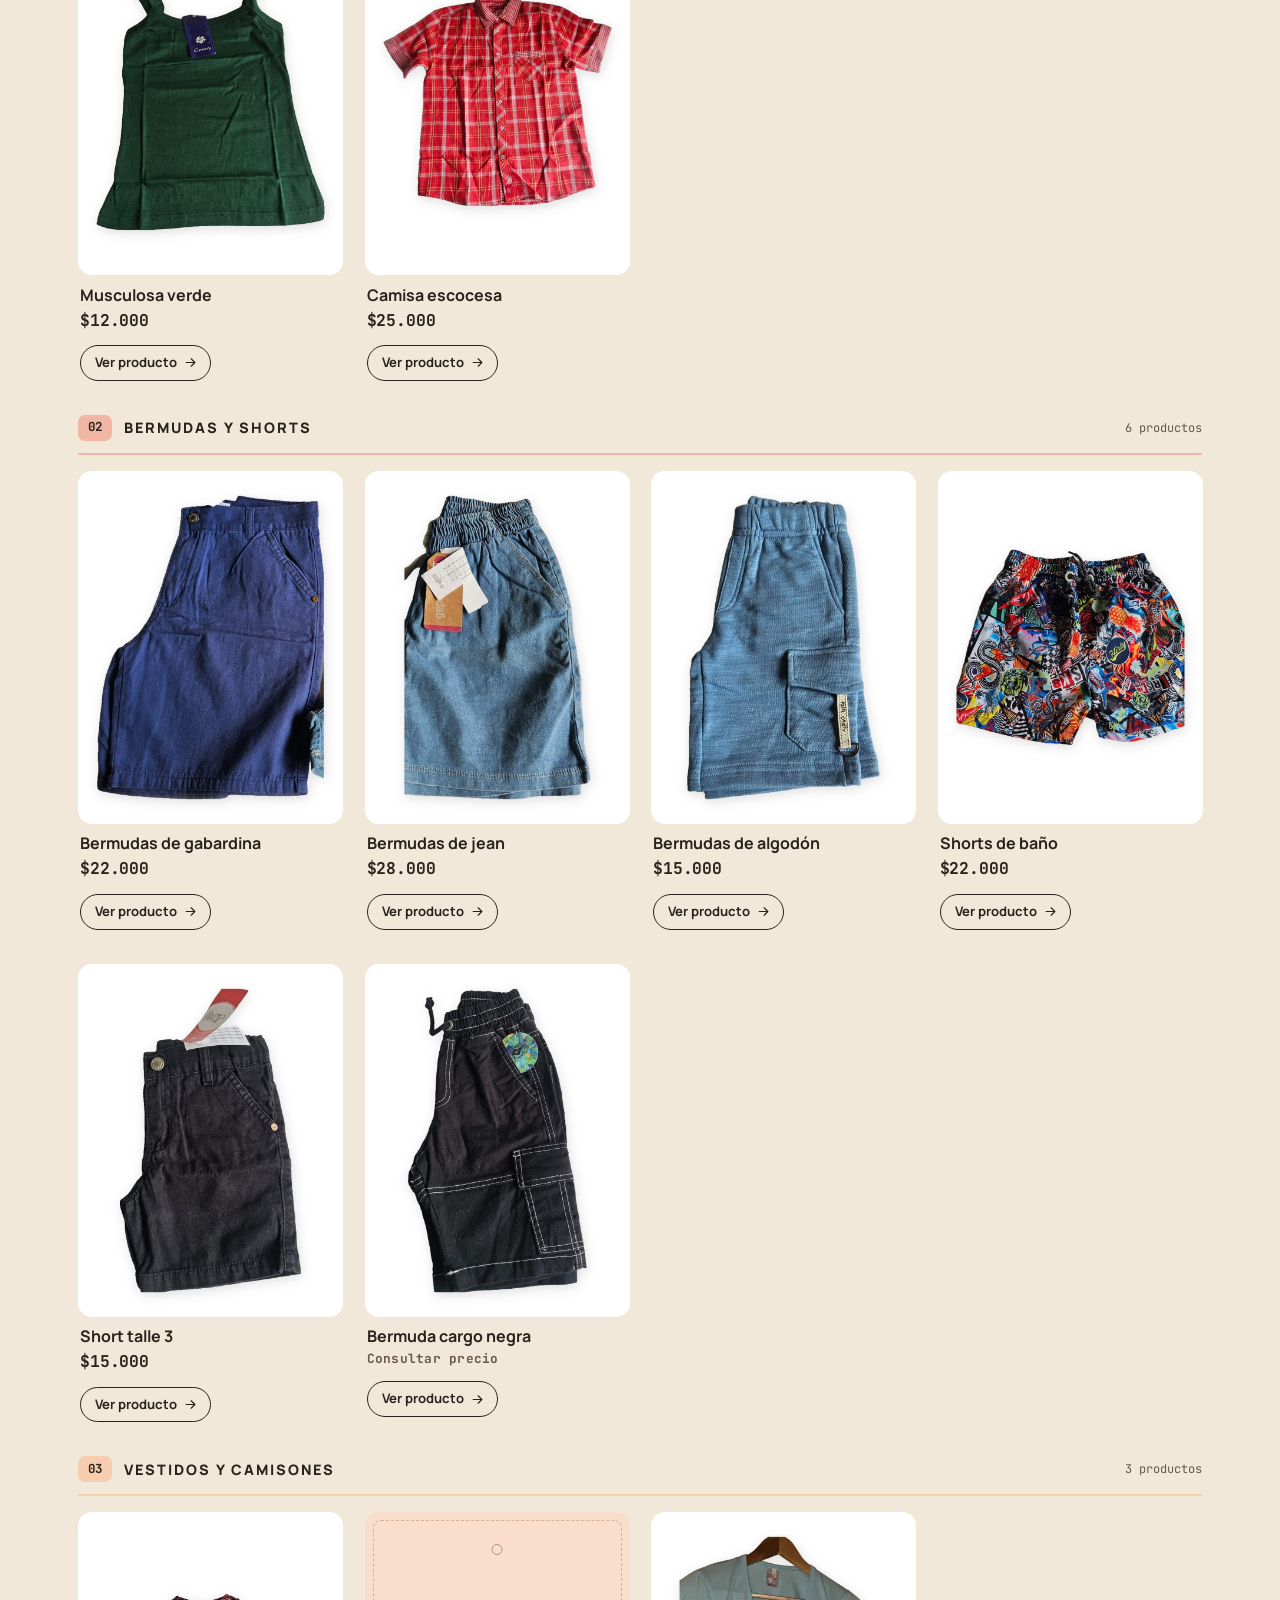
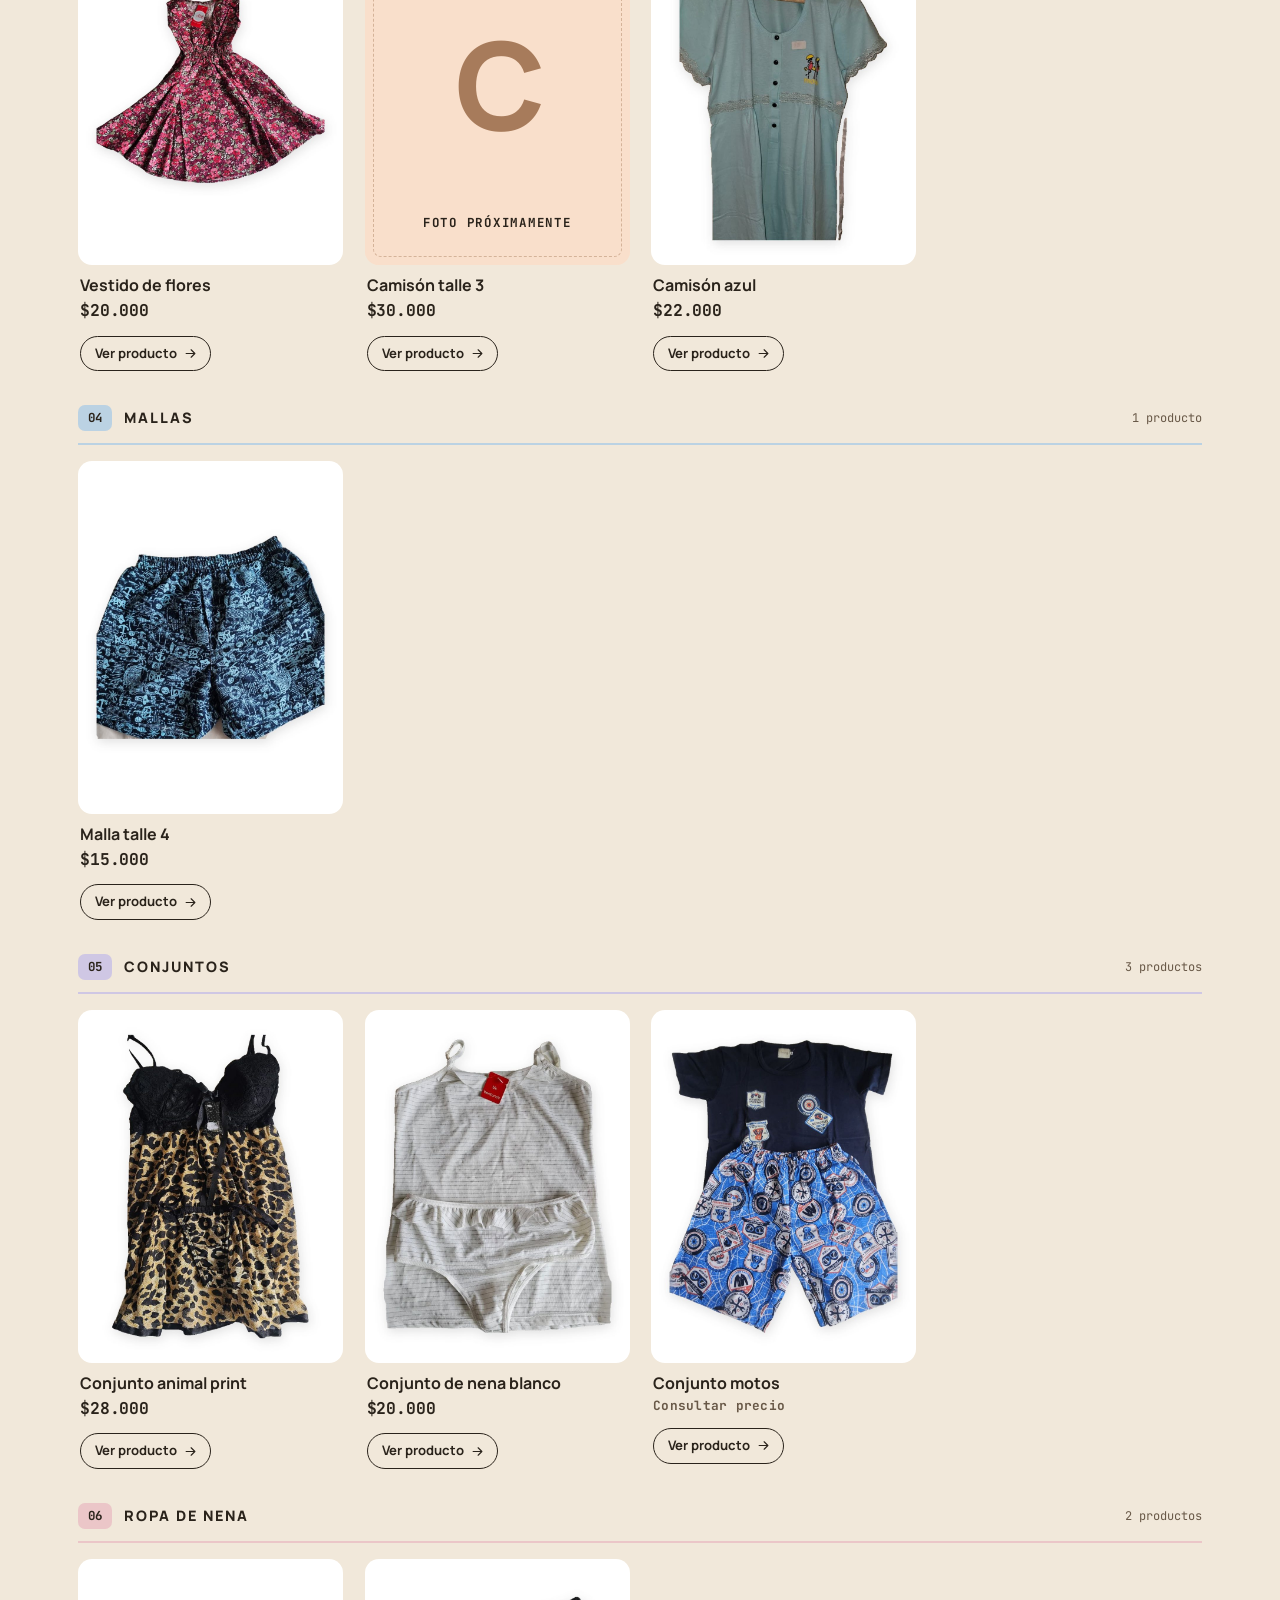
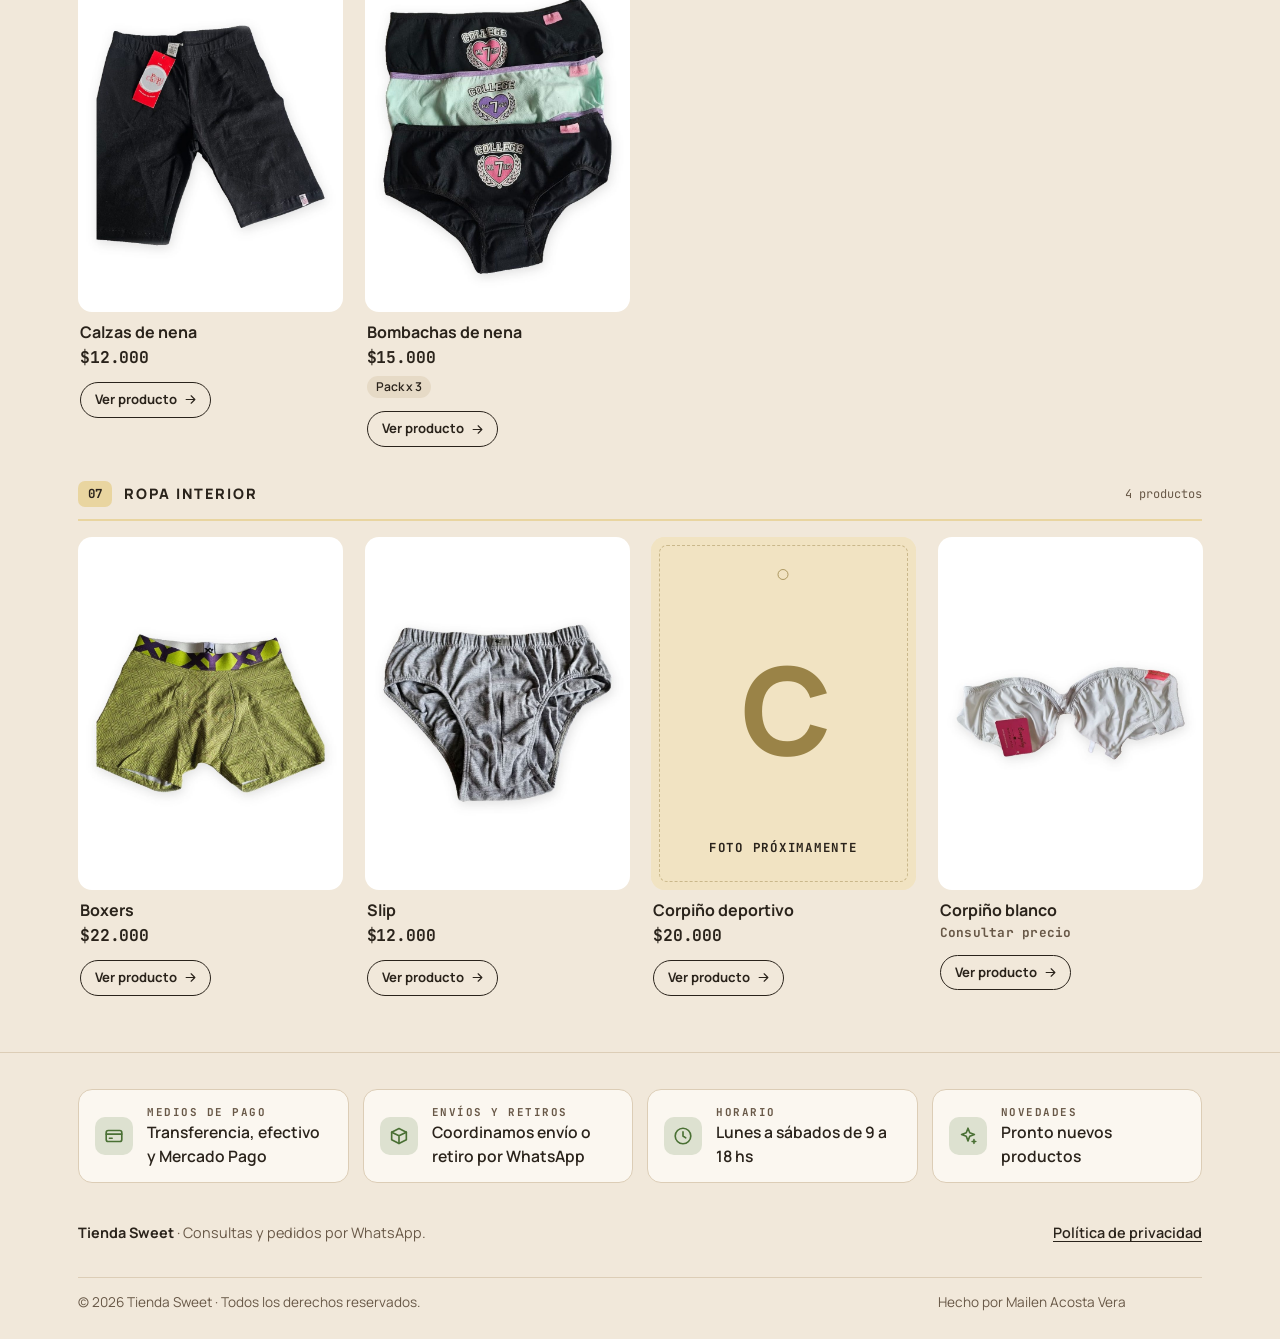
==== commit fbff4ba8: "Paleta beige en toda la página (tema claro y oscuro)" ====
--- a/index.html
+++ b/index.html
@@ -18,7 +18,7 @@
   <meta property="og:image:height" content="630">
   -->
 
-  <meta name="theme-color" content="#F6F4EC">
+  <meta name="theme-color" content="#F1E8DA">
   <link rel="icon" href="assets/favicon.svg" type="image/svg+xml">
 
   <script>
--- a/css/styles.css
+++ b/css/styles.css
@@ -1,24 +1,24 @@
 /* =====================================================================
    Tienda Sweet — estilos compartidos (index.html y producto.html)
-   Paleta "Pistacho y coral". Todo el color vive en variables de :root.
+   Paleta beige con acentos pistacho y coral. Todo el color vive en variables de :root.
    ===================================================================== */
 
 :root,
 :root[data-theme="light"] {
   color-scheme: light;
-  --bg: #F6F4EC;
-  --surface: #FDFCF7;
-  --surface-2: #ECE9DD;
-  --ink: #1E2620;
-  --ink-2: #56614F;          /* texto secundario: 5.9:1 sobre --bg */
-  --line: #DCD8C9;
-  --accent: #4F7A3A;         /* pistacho */
+  --bg: #F1E8DA;
+  --surface: #FBF7F0;
+  --surface-2: #E6DAC6;
+  --ink: #2A231B;
+  --ink-2: #685847;          /* texto secundario: 5.6:1 sobre --bg */
+  --line: #DCCDB6;
+  --accent: #4A7034;         /* pistacho */
   --on-accent: #FFFFFF;
-  --coral: #B9502F;          /* botón principal: 4.9:1 con blanco */
-  --coral-hover: #A4462A;
+  --coral: #B04A2B;          /* botón principal: 5.4:1 con blanco */
+  --coral-hover: #9A3F24;
   --on-coral: #FFFFFF;
-  --focus: #B9502F;
-  --shadow: 0 1px 2px rgb(30 38 32 / .06), 0 10px 28px -16px rgb(30 38 32 / .28);
+  --focus: #B04A2B;
+  --shadow: 0 1px 2px rgb(42 35 27 / .06), 0 10px 28px -16px rgb(42 35 27 / .28);
   /* cuánto acento de categoría se mezcla en fondos y marcas de agua */
   --mix-suave: 30%;
   --mix-fuerte: 52%;
@@ -27,14 +27,14 @@
 
 :root[data-theme="dark"] {
   color-scheme: dark;
-  --bg: #151A16;
-  --surface: #1C231E;
-  --surface-2: #252D27;
-  --ink: #ECEFE6;
-  --ink-2: #AAB5A2;          /* 8.3:1 sobre --bg */
-  --line: #333D35;
-  --accent: #9CC27F;
-  --on-accent: #142010;
+  --bg: #1B1713;
+  --surface: #242019;
+  --surface-2: #2E2820;
+  --ink: #F1E9DC;
+  --ink-2: #BFB09C;          /* 8.4:1 sobre --bg */
+  --line: #3A3329;
+  --accent: #A9C98E;
+  --on-accent: #18220F;
   --coral: #F08A6C;
   --coral-hover: #F6A089;
   --on-coral: #1E0E08;
@@ -233,7 +233,7 @@
   margin-top: 18px;
   padding: 26px 20px 20px;
   border-radius: calc(var(--radius) + 10px);
-  background: color-mix(in oklab, var(--accent) 14%, var(--surface));
+  background: var(--surface-2);
   overflow: hidden;
 }
 .hero-kicker {
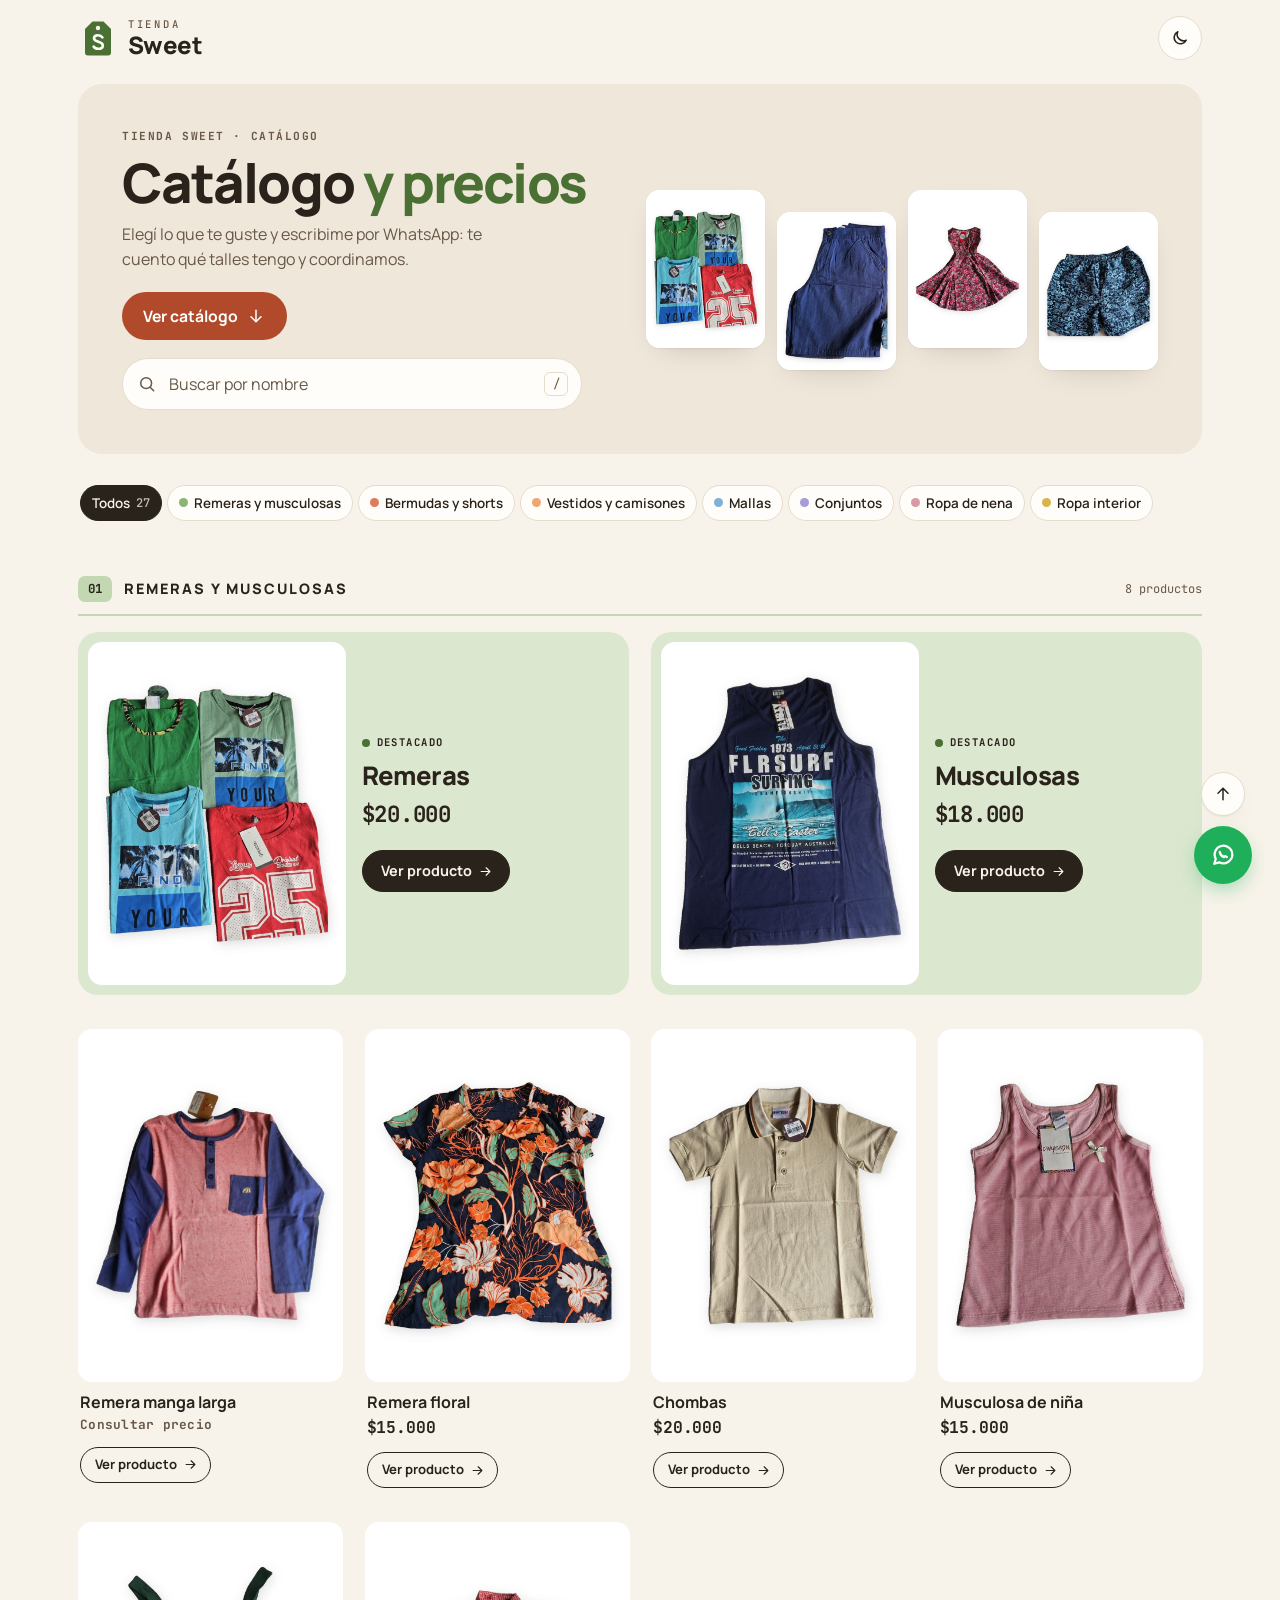
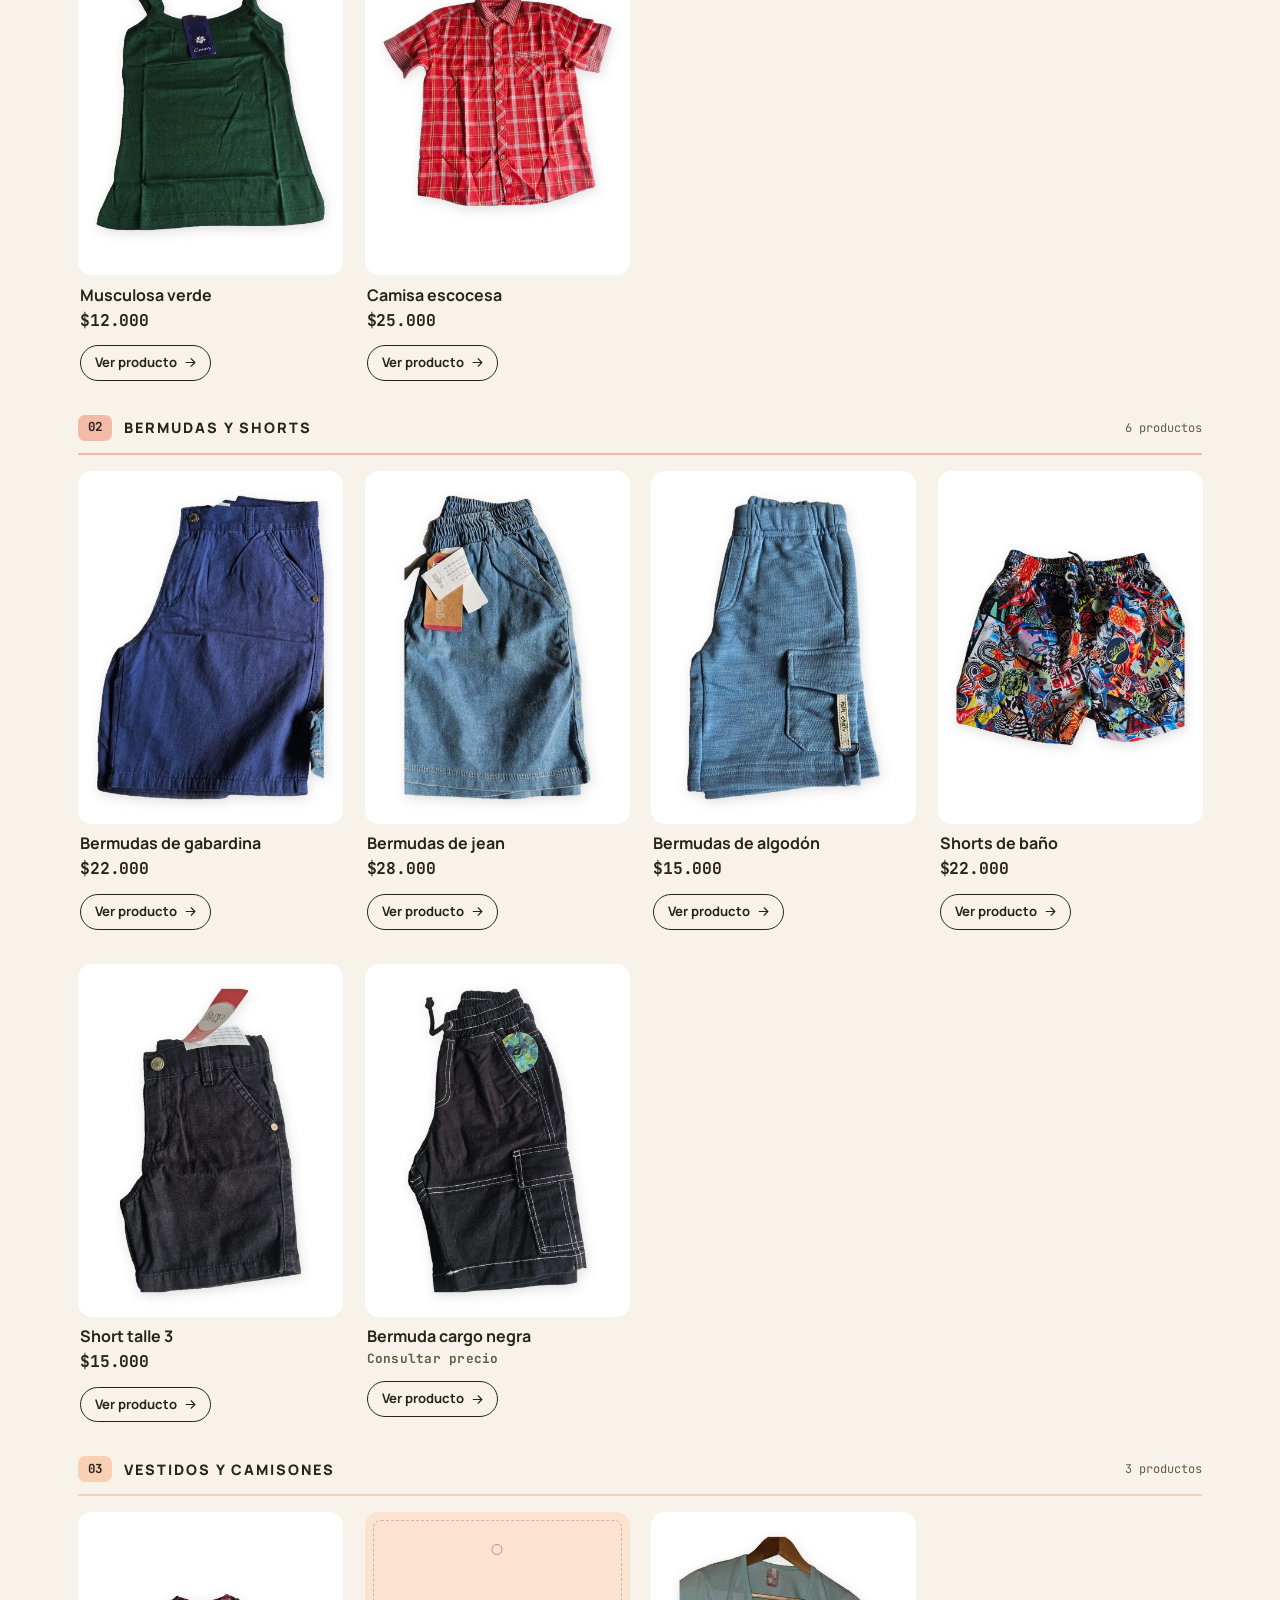
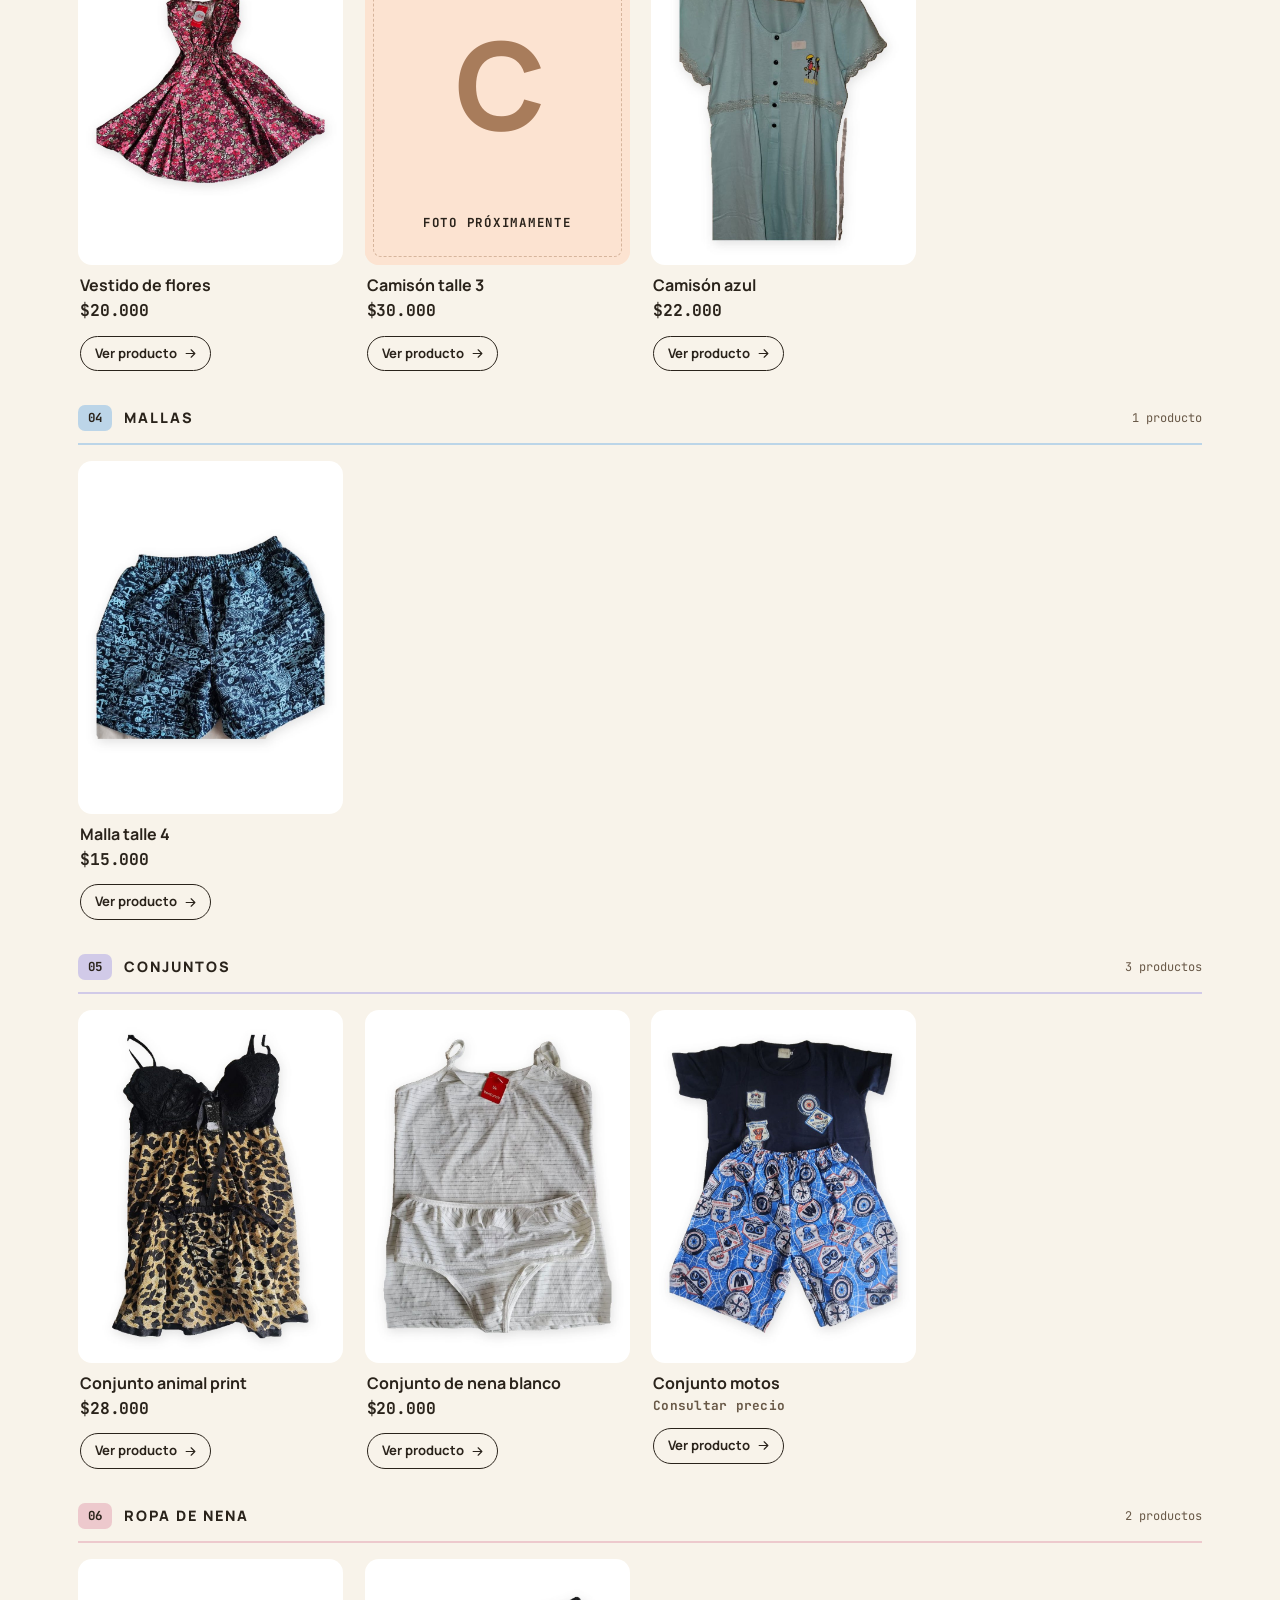
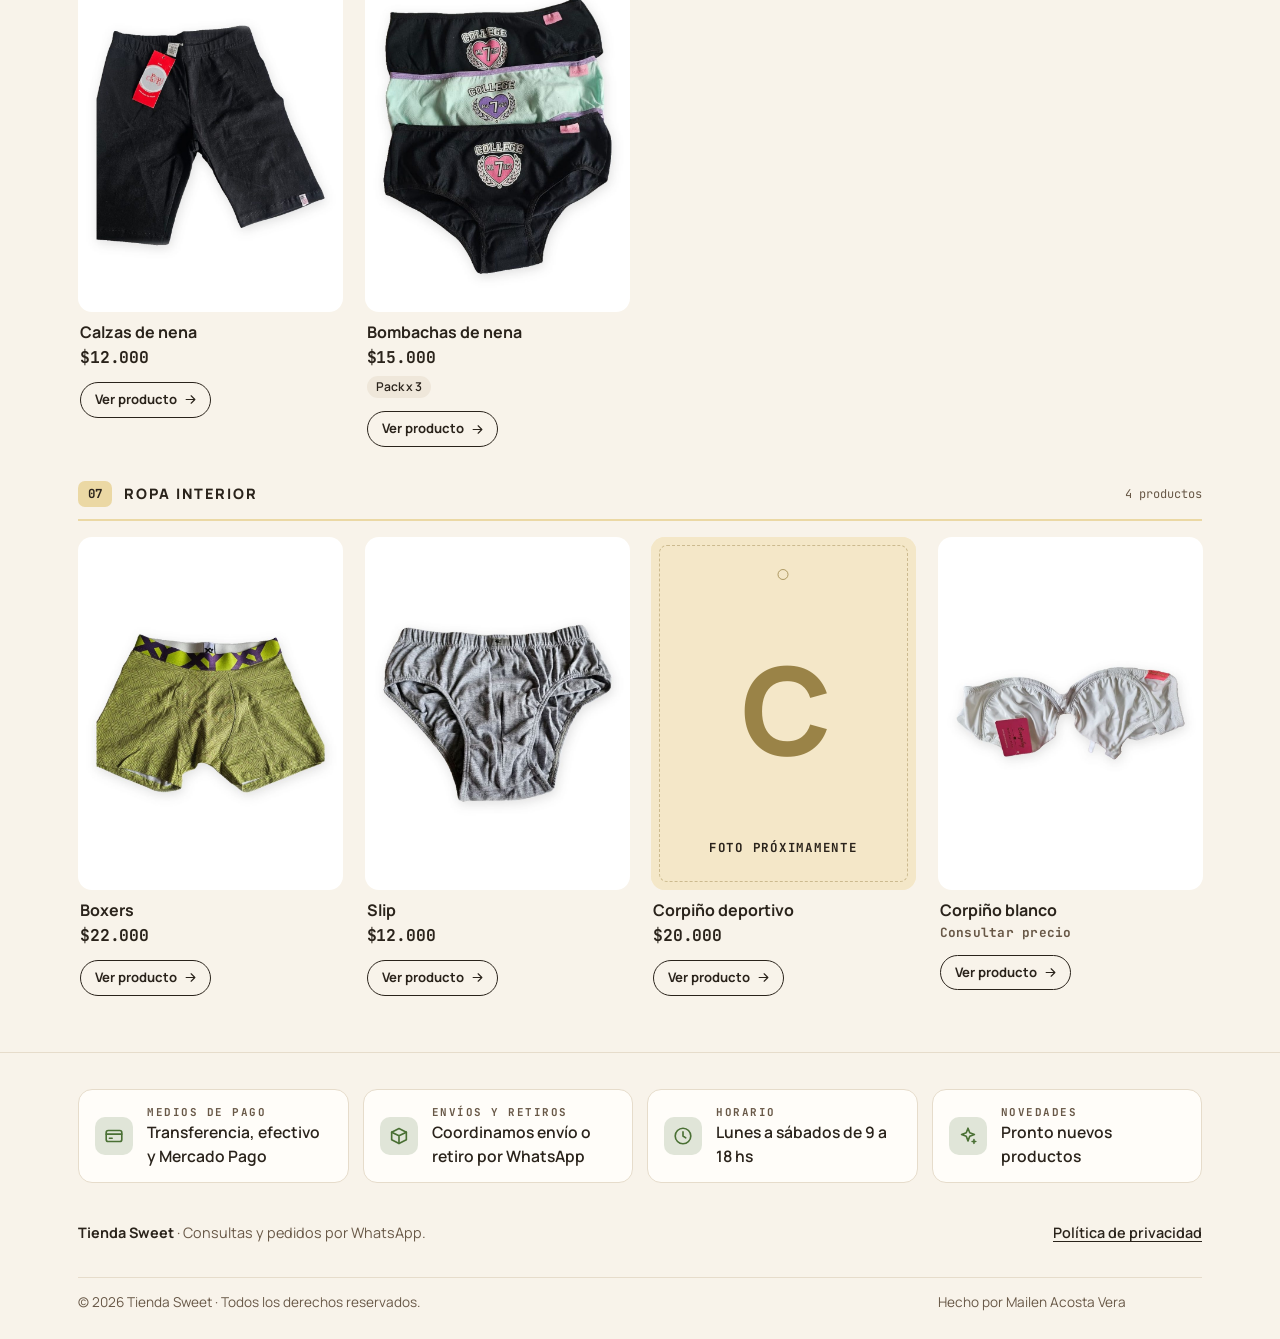
==== commit 010ab1a1: "Beige más claro" ====
--- a/index.html
+++ b/index.html
@@ -18,7 +18,7 @@
   <meta property="og:image:height" content="630">
   -->
 
-  <meta name="theme-color" content="#F1E8DA">
+  <meta name="theme-color" content="#F8F3EA">
   <link rel="icon" href="assets/favicon.svg" type="image/svg+xml">
 
   <script>
--- a/css/styles.css
+++ b/css/styles.css
@@ -6,12 +6,12 @@
 :root,
 :root[data-theme="light"] {
   color-scheme: light;
-  --bg: #F1E8DA;
-  --surface: #FBF7F0;
-  --surface-2: #E6DAC6;
+  --bg: #F8F3EA;
+  --surface: #FFFDF9;
+  --surface-2: #EFE7DA;
   --ink: #2A231B;
-  --ink-2: #685847;          /* texto secundario: 5.6:1 sobre --bg */
-  --line: #DCCDB6;
+  --ink-2: #685847;          /* texto secundario: 6.0:1 sobre --bg */
+  --line: #E6DCCB;
   --accent: #4A7034;         /* pistacho */
   --on-accent: #FFFFFF;
   --coral: #B04A2B;          /* botón principal: 5.4:1 con blanco */
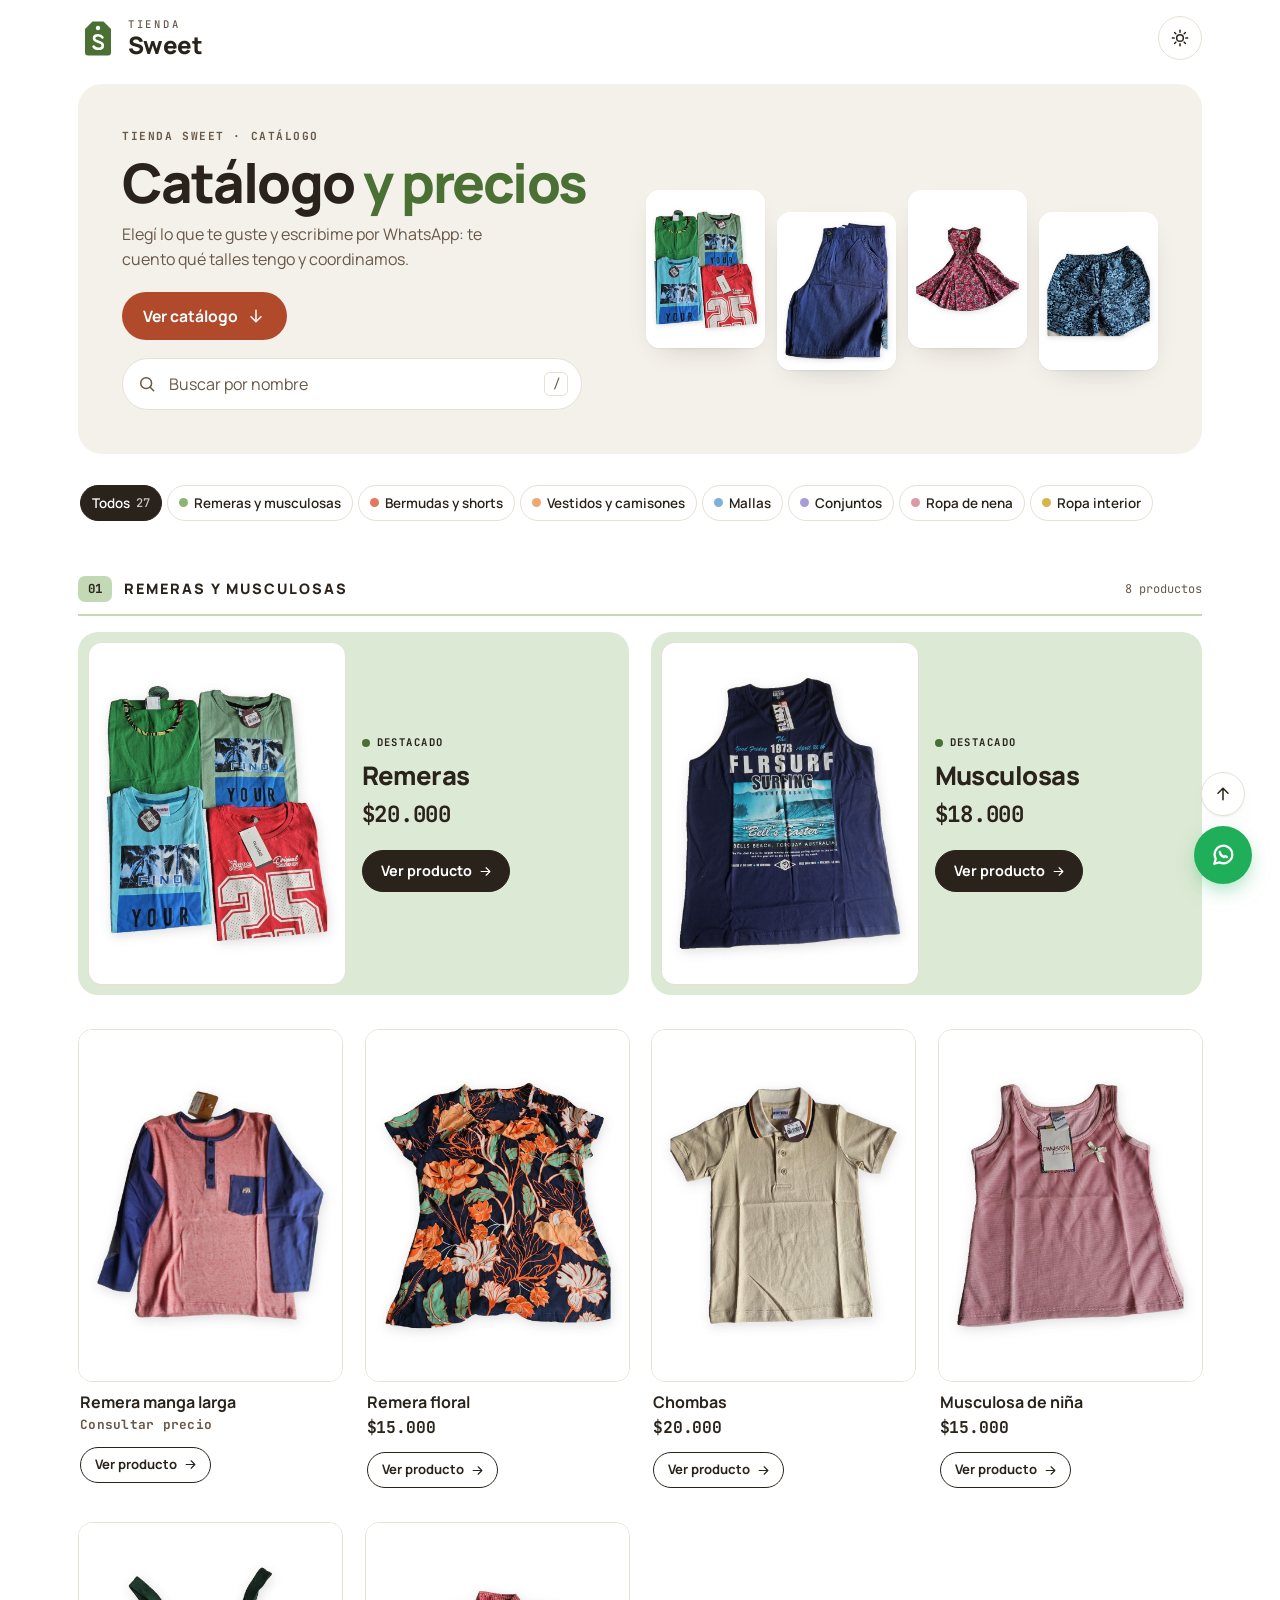
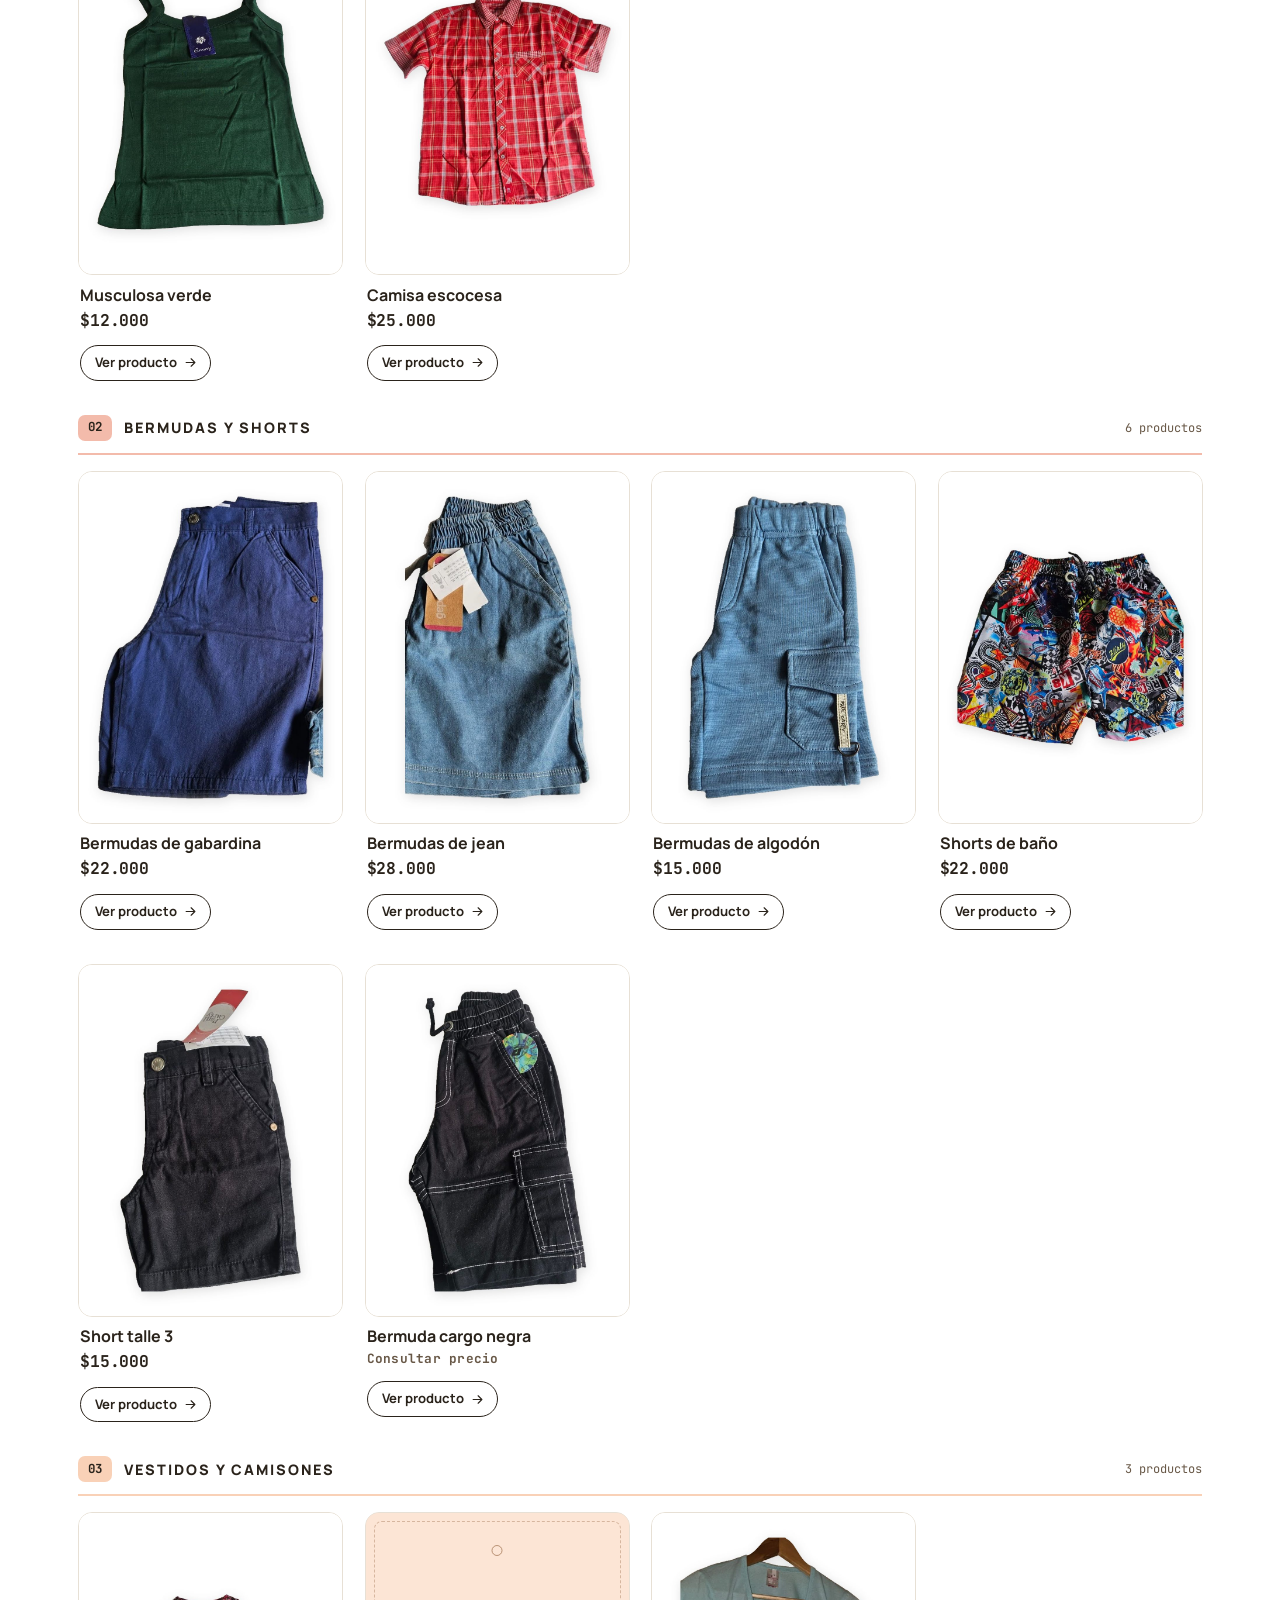
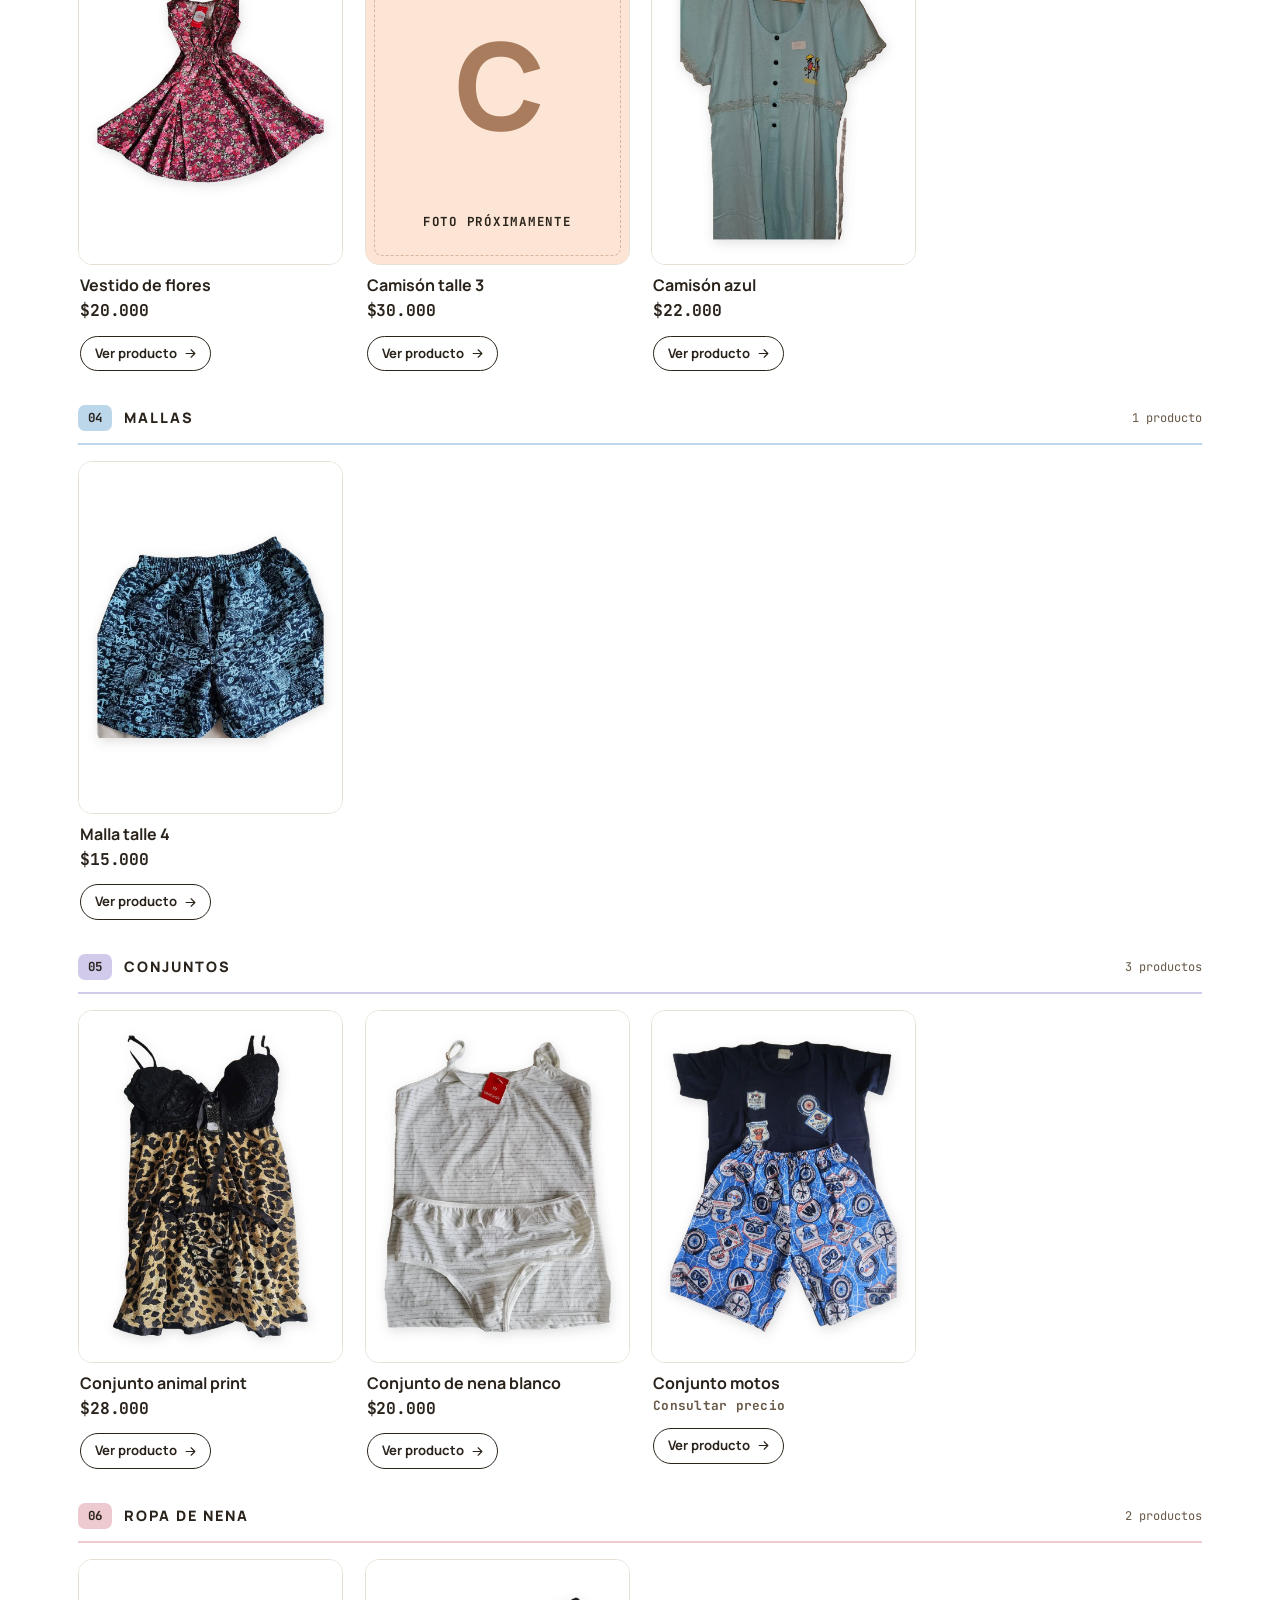
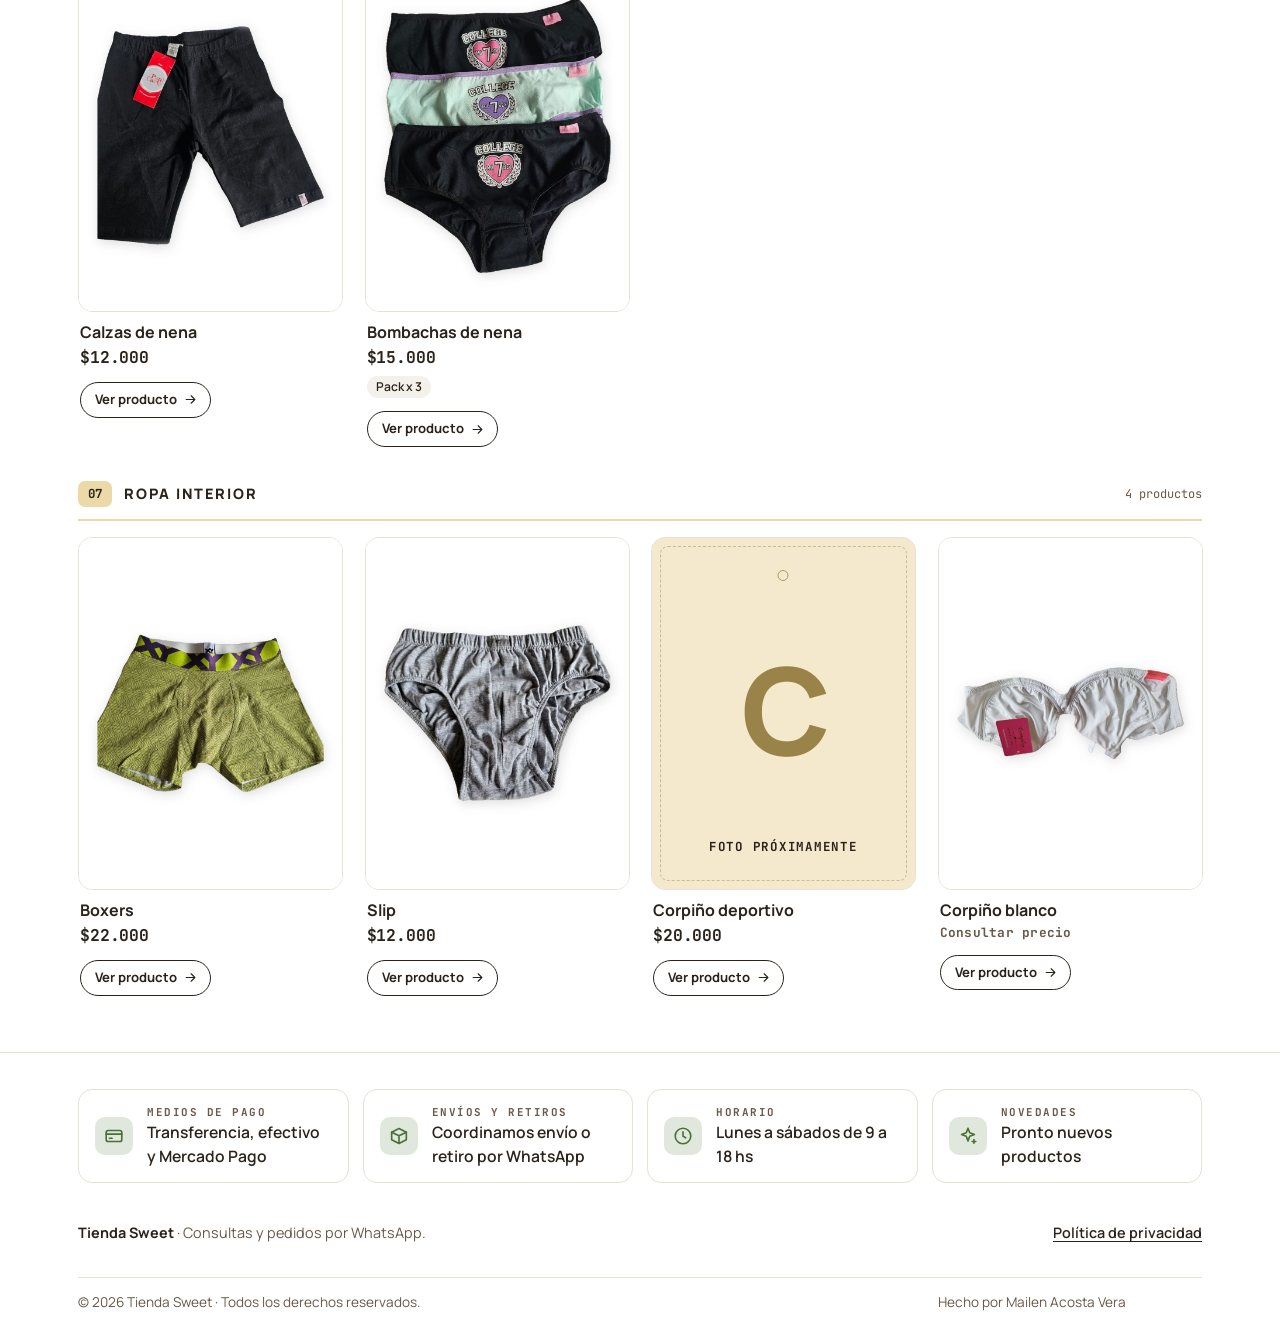
==== commit 7ef00982: "Fondo blanco por defecto; el botón del sol lo pasa a beige - se saca el tema oscuro - arreglo: en el" ====
--- a/index.html
+++ b/index.html
@@ -18,7 +18,7 @@
   <meta property="og:image:height" content="630">
   -->
 
-  <meta name="theme-color" content="#F8F3EA">
+  <meta name="theme-color" content="#FFFFFF">
   <link rel="icon" href="assets/favicon.svg" type="image/svg+xml">
 
   <script>
@@ -26,7 +26,7 @@
     (function () {
       var t = null;
       try { t = localStorage.getItem("tiendasweet-tema"); } catch (e) {}
-      if (t !== "light" && t !== "dark") t = window.matchMedia("(prefers-color-scheme: dark)").matches ? "dark" : "light";
+      if (t !== "beige") t = "blanco";
       document.documentElement.dataset.theme = t;
     })();
   </script>
@@ -55,8 +55,7 @@
           <span class="brand-name">Sweet</span>
         </span>
       </a>
-      <button type="button" class="icon-btn" data-theme-toggle aria-label="Cambiar tema">
-        <svg class="icon icono-luna" viewBox="0 0 24 24" aria-hidden="true" focusable="false"><path d="M19.5 14.6A7.6 7.6 0 0 1 9.4 4.5a7.6 7.6 0 1 0 10.1 10.1z"/></svg>
+      <button type="button" class="icon-btn" data-theme-toggle aria-pressed="false" aria-label="Fondo beige">
         <svg class="icon icono-sol" viewBox="0 0 24 24" aria-hidden="true" focusable="false"><circle cx="12" cy="12" r="4"/><path d="M12 2.8v2.2M12 19v2.2M2.8 12H5M19 12h2.2M5.5 5.5l1.5 1.5M17 17l1.5 1.5M5.5 18.5L7 17M17 7l1.5-1.5"/></svg>
       </button>
     </div>
--- a/css/styles.css
+++ b/css/styles.css
@@ -1,17 +1,18 @@
 /* =====================================================================
    Tienda Sweet — estilos compartidos (index.html y producto.html)
-   Paleta beige con acentos pistacho y coral. Todo el color vive en variables de :root.
+   Fondo blanco (o beige con el botón del sol), acentos pistacho y coral.
+   Todo el color vive en variables de :root.
    ===================================================================== */
 
 :root,
-:root[data-theme="light"] {
+:root[data-theme="blanco"] {
   color-scheme: light;
-  --bg: #F8F3EA;
-  --surface: #FFFDF9;
-  --surface-2: #EFE7DA;
+  --bg: #FFFFFF;
+  --surface: #FFFFFF;
+  --surface-2: #F4F0EA;
   --ink: #2A231B;
-  --ink-2: #685847;          /* texto secundario: 6.0:1 sobre --bg */
-  --line: #E6DCCB;
+  --ink-2: #685847;          /* texto secundario: 7.0:1 sobre --bg */
+  --line: #E7E0D5;
   --accent: #4A7034;         /* pistacho */
   --on-accent: #FFFFFF;
   --coral: #B04A2B;          /* botón principal: 5.4:1 con blanco */
@@ -25,24 +26,13 @@
   --mix-marca: 62%;
 }
 
-:root[data-theme="dark"] {
-  color-scheme: dark;
-  --bg: #1B1713;
-  --surface: #242019;
-  --surface-2: #2E2820;
-  --ink: #F1E9DC;
-  --ink-2: #BFB09C;          /* 8.4:1 sobre --bg */
-  --line: #3A3329;
-  --accent: #A9C98E;
-  --on-accent: #18220F;
-  --coral: #F08A6C;
-  --coral-hover: #F6A089;
-  --on-coral: #1E0E08;
-  --focus: #F08A6C;
-  --shadow: 0 1px 2px rgb(0 0 0 / .3), 0 12px 30px -16px rgb(0 0 0 / .6);
-  --mix-suave: 24%;
-  --mix-fuerte: 38%;
-  --mix-marca: 78%;
+/* Variante beige: se activa con el botón del sol (arriba a la derecha). */
+:root[data-theme="beige"] {
+  --bg: #F8F3EA;
+  --surface: #FFFDF9;
+  --surface-2: #EFE7DA;
+  --ink-2: #685847;          /* 6.0:1 sobre --bg */
+  --line: #E6DCCB;
 }
 
 :root {
@@ -217,8 +207,11 @@
 .icon-btn:hover { border-color: var(--ink-2); }
 .icon-btn .icon { animation: girar .4s var(--ease); }
 
-:root[data-theme="dark"] .icono-luna,
-:root:not([data-theme="dark"]) .icono-sol { display: none; }
+/* Con fondo beige, el botón del sol queda "prendido". */
+.icon-btn[aria-pressed="true"] {
+  background: var(--surface-2);
+  border-color: var(--ink-2);
+}
 
 @keyframes girar {
   from { transform: rotate(-60deg) scale(.6); opacity: 0; }
@@ -558,6 +551,7 @@
 
 .media {
   position: relative;
+  border: 1px solid var(--line);
   aspect-ratio: 3 / 4;
   overflow: hidden;
   border-radius: var(--radius);
@@ -849,8 +843,9 @@
   /* minmax(0, …): muchas miniaturas no deben ensanchar la página */
   grid-template-columns: minmax(0, 1fr);
   gap: 22px;
-  /* solo opacidad: un transform acá rompería la barra fija de botones */
-  animation: fundido .5s var(--ease) both;
+  /* solo opacidad y sin quedar aplicada al terminar: si no, la barra fija de
+     botones queda debajo de las tarjetas de "También te puede gustar" */
+  animation: fundido .5s var(--ease) backwards;
 }
 
 @keyframes fundido {
